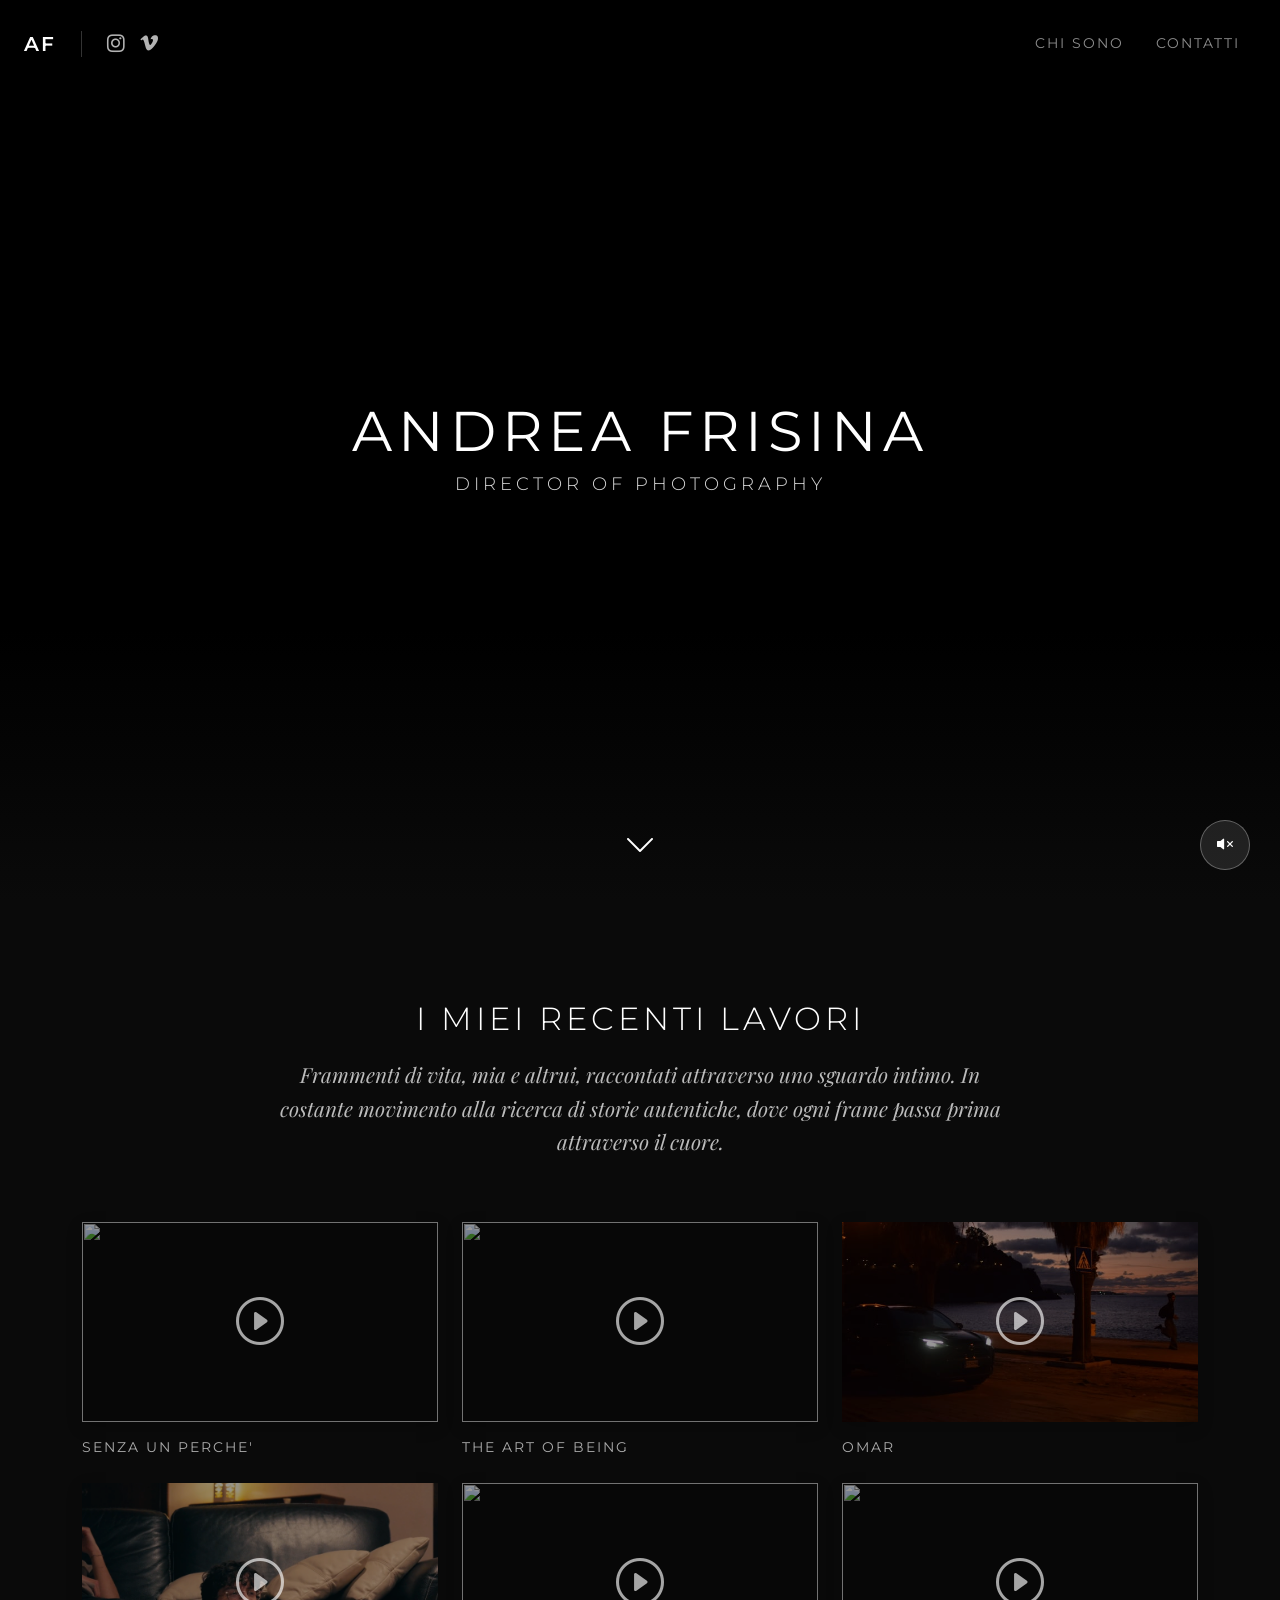
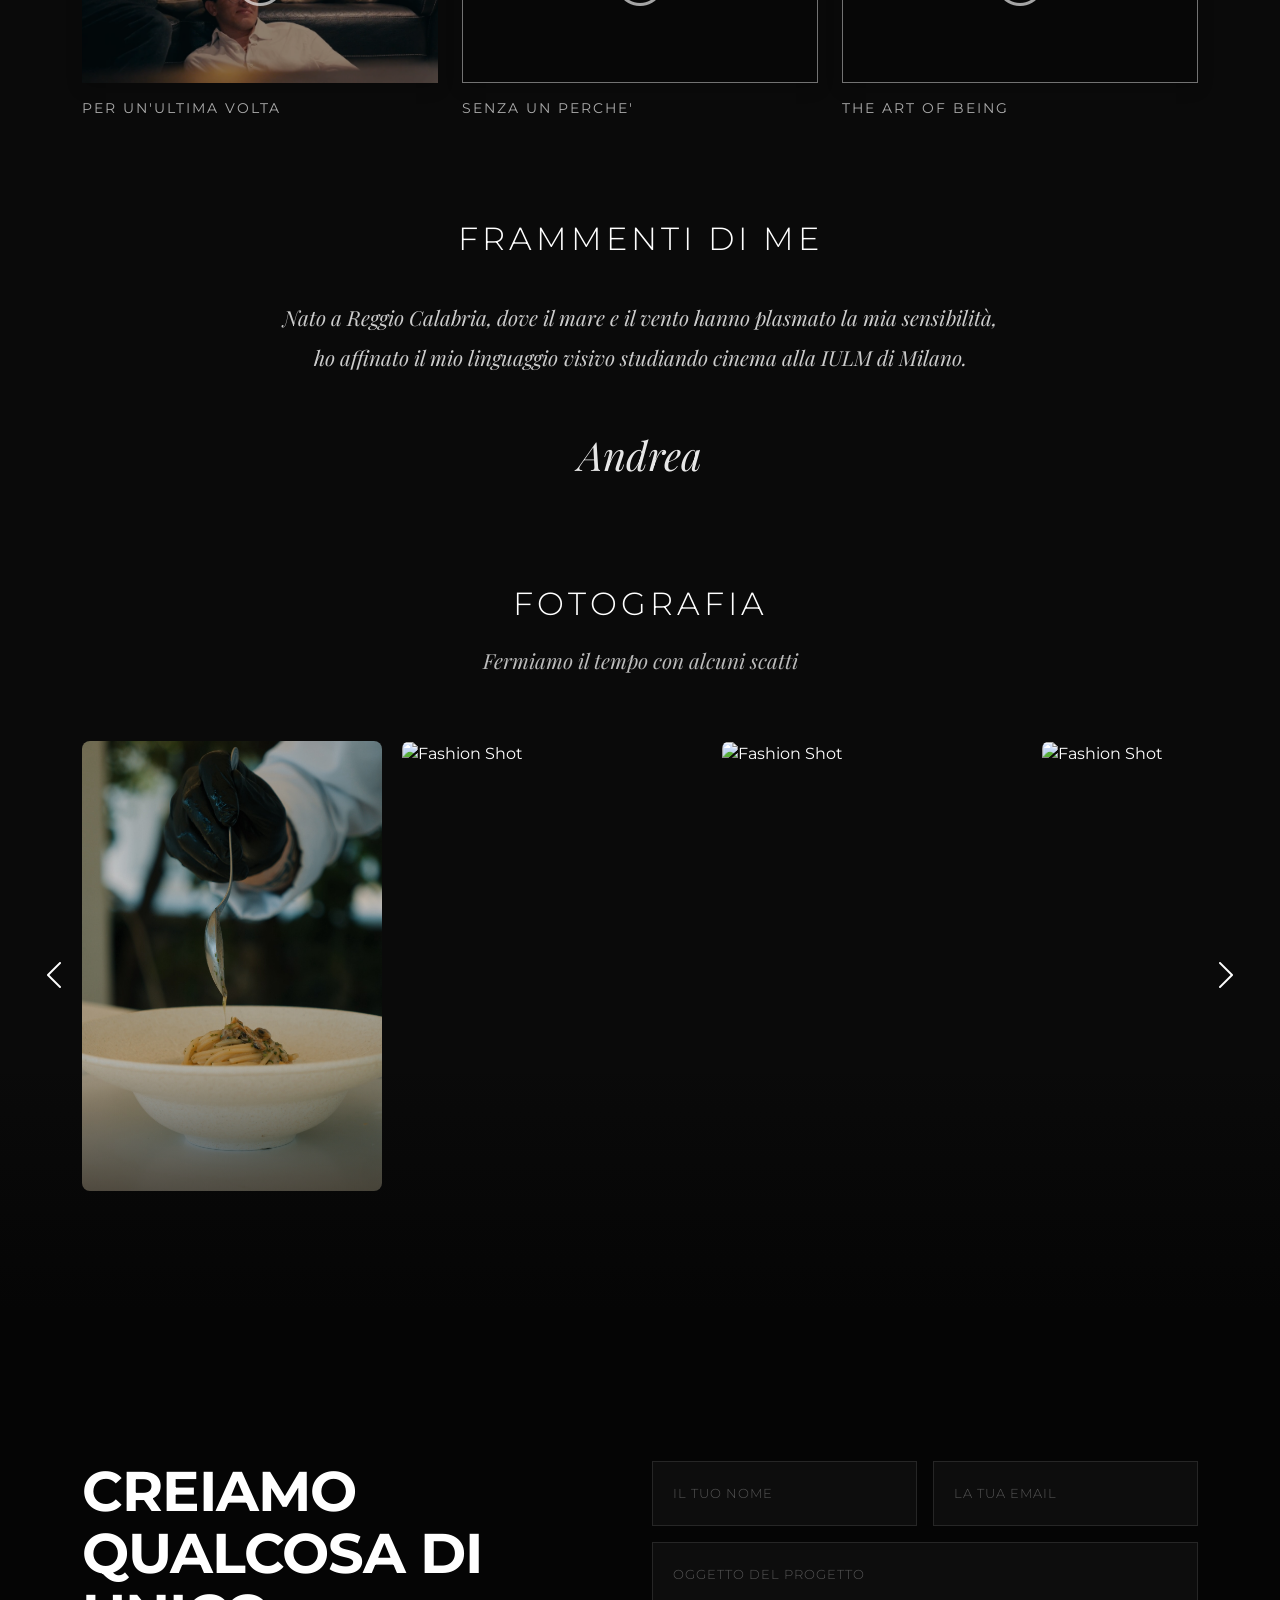
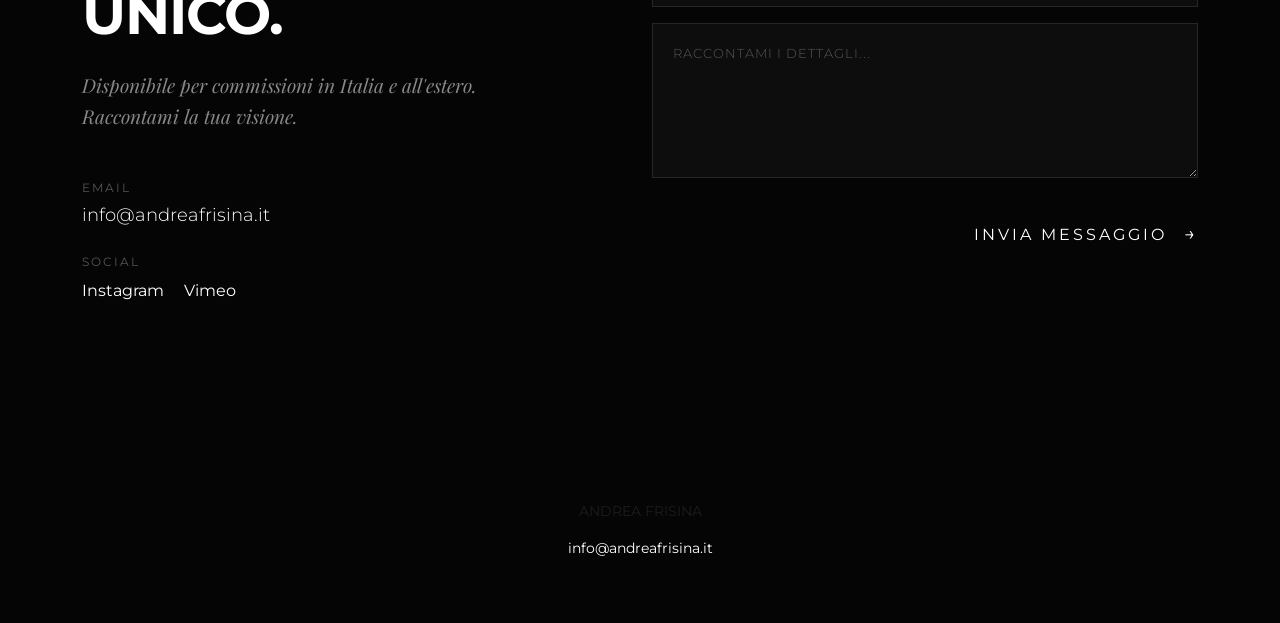
==== html/index.html @ 774d9fb7 "Sistemato mobile" ====
<!DOCTYPE html>
<html lang="it">
<head>
    <meta charset="UTF-8">
    <meta name="viewport" content="width=device-width, initial-scale=1.0">
    <title>Andrea Frisina - Director of Photography</title>
    
    <link href="https://cdn.jsdelivr.net/npm/bootstrap@5.3.0/dist/css/bootstrap.min.css" rel="stylesheet">
    <link rel="stylesheet" href="https://cdn.jsdelivr.net/npm/bootstrap-icons@1.10.5/font/bootstrap-icons.css">
    <link href="https://fonts.googleapis.com/css2?family=Montserrat:wght@300;400;600&display=swap" rel="stylesheet">
    <link rel="stylesheet" href="../css/style.css">
    <link rel="stylesheet" href="../css/photo-showreel.css">
    <link rel="stylesheet" href="../css/homepage-contacts.css">

    <link href="https://fonts.googleapis.com/css2?family=Playfair+Display:ital,wght@0,400;1,400&display=swap" rel="stylesheet">
</head>

<body>

    <nav class="navbar navbar-expand-lg navbar-dark fixed-top">
      <div class="container-fluid px-4 pt-3">
        <div class="brand-social-wrapper">
            <a class="navbar-brand" href="#">AF</a>
            <div class="social-left-icons">
                <a href="https://www.instagram.com/andreafrisinafilms/" target="_blank" title="Instagram"><i class="bi bi-instagram"></i></a>
                <a href="https://vimeo.com/andreafrisinafilms" target="_blank" title="Vimeo"><i class="bi bi-vimeo"></i></a>
            </div>
        </div>
        <button class="navbar-toggler border-0" type="button" data-bs-toggle="collapse" data-bs-target="#navbarNav">
          <span class="navbar-toggler-icon"></span>
        </button>
        <div class="collapse navbar-collapse justify-content-end" id="navbarNav">
          <ul class="navbar-nav align-items-center">
            <li class="nav-item"><a class="nav-link px-3" href="#portfolio">Chi Sono</a></li>
            <li class="nav-item"><a class="nav-link px-3" href="#contatti">Contatti</a></li>
          </ul>
        </div>
      </div>
    </nav>

    <header id="home" class="hero-section">
        <div class="local-video-wrapper">
            <video id="hero-video" autoplay muted loop playsinline>
                <source src="../media/homepage-videos-running-in-background/showreel.mp4" type="video/mp4">
                Il tuo browser non supporta il tag video.
            </video>
        </div>

        <div class="audio-wrapper d-none d-md-flex">
            <i class="bi bi-volume-mute-fill audio-icon" id="audioIcon"></i>
            <input type="range" class="volume-slider" id="volumeSlider" min="0" max="100" step="1" value="0">
        </div>

        <div class="video-overlay"></div>
        <div class="hero-content">
            <h1 class="main-title">ANDREA FRISINA</h1>
            <h2 class="subtitle">Director of Photography</h2>
        </div>
        <a href="#portfolio" class="scroll-down">
            <i class="bi bi-chevron-down"></i>
        </a>

        <div class="hero-bottom-fade"></div>
    </header>

    <section id="portfolio" class="portfolio-section">
        <div class="container">
            
            <div class="row mb-5 text-center justify-content-center">
                <div class="col-12 col-lg-8 mx-auto"> 
                    <h2 class="portfolio-heading">I MIEI RECENTI LAVORI</h2>
                    <p class="portfolio-subheading">
                        Frammenti di vita, mia e altrui, raccontati attraverso uno sguardo intimo. 
                        In costante movimento alla ricerca di storie autentiche, 
                        dove ogni frame passa prima attraverso il cuore.
                    </p>
                </div>
            </div>

            <div class="row g-4 mobile-scroll-row">
                
                <div class="col-12 col-md-6 col-lg-4">
                    <!-- Senza un perche' -->
                    <div class="video-trigger" 
                         data-video-id="bePmeUZBT7I"
                         data-title="Senza un perche'"
                         data-provider="youtube"
                         data-description="Prova a guardare dentro te stesso">
                        
                        <div class="ratio ratio-16x9 video-thumb-wrapper rounded-video">
                            <img src="https://img.youtube.com/vi/bePmeUZBT7I/maxresdefault.jpg" class="video-thumb">
                            <div class="play-overlay"><i class="bi bi-play-circle"></i></div>
                        </div>
                    </div>
                    <div class="video-title">Senza un perche'</div>
                </div>

                <div class="col-12 col-md-6 col-lg-4">
                    <!-- The Art Of Being -->
                    <div class="video-trigger" 
                         data-video-id="SnOZWgnzGrU"
                         data-title="The art of being"
                         data-provider="youtube"
                         data-description="Not being able to find ourselves, to truly know who we are, is one of the most common struggles today. I don’t believe there’s a hidden secret to achieving it—except working on ourselves, falling and rising again. It is the art of being.">
                        
                        <div class="ratio ratio-16x9 video-thumb-wrapper rounded-video">
                            <img src="https://img.youtube.com/vi/SnOZWgnzGrU/maxresdefault.jpg" class="video-thumb">
                            <div class="play-overlay"><i class="bi bi-play-circle"></i></div>
                        </div>
                    </div>
                    <div class="video-title">THE ART OF BEING</div>
                </div>
                
                <div class="col-12 col-md-6 col-lg-4">
                    <!-- Omar -->
                    <div class="video-trigger"
                         data-video-id="1091598477"
                         data-title="Omar"
                         data-provider="vimeo"
                         data-description="Il quattordicenne Omar corre attraverso una città sospesa nel tempo, in fuga dal passato e alla ricerca di sé stesso. Tra bullismo, razzismo e solitudine, la sua corsa diventa un’odissea interiore.">
                        
                        <div class="ratio ratio-16x9 video-thumb-wrapper rounded-video">
                            <img src="../media/vimeo-thumbnails/omar.jpg" class="video-thumb">
                            <div class="play-overlay"><i class="bi bi-play-circle"></i></div>
                        </div>
                    </div>
                    <div class="video-title">Omar</div>
                </div>

                <div class="col-12 col-md-6 col-lg-4">
                    <!-- Per un'ultima volta - https://vimeo.com/1091599138 -->
                    <div class="video-trigger" 
                         data-video-id="1091599138"
                         data-title="Per un'ultima volta"
                         data-provider="vimeo"
                         data-description="Vito vive l’ultima notte nella casa della sua infanzia, tra amici, ricordi e silenzi carichi di emozione. Un addio struggente al luogo che ha segnato la sua vita, prima di un nuovo inizio.
Basato su una storia vera.">
                        <div class="ratio ratio-16x9 video-thumb-wrapper rounded-video">
                            <img src="../media/vimeo-thumbnails/perunultimavolta.png" class="video-thumb">
                            <div class="play-overlay"><i class="bi bi-play-circle"></i></div>
                        </div>
                    </div>
                    <div class="video-title">Per un'ultima volta</div>
                </div>

                <div class="col-12 col-md-6 col-lg-4">
                    <!-- Senza un perche' -->
                    <div class="video-trigger" 
                         data-video-id="bePmeUZBT7I"
                         data-title="Senza un perche'"
                         data-provider="youtube"
                         data-description="Prova a guardare dentro te stesso">
                        
                        <div class="ratio ratio-16x9 video-thumb-wrapper rounded-video">
                            <img src="https://img.youtube.com/vi/bePmeUZBT7I/maxresdefault.jpg" class="video-thumb">
                            <div class="play-overlay"><i class="bi bi-play-circle"></i></div>
                        </div>
                    </div>
                    <div class="video-title">Senza un perche'</div>
                </div>

               
                <div class="col-12 col-md-6 col-lg-4">
                    <!-- The Art Of Being -->
                    <div class="video-trigger" 
                         data-video-id="SnOZWgnzGrU"
                         data-title="The art of being"
                         data-provider="youtube"
                         data-description="Not being able to find ourselves, to truly know who we are, is one of the most common struggles today. I don’t believe there’s a hidden secret to achieving it—except working on ourselves, falling and rising again. It is the art of being.">
                        
                        <div class="ratio ratio-16x9 video-thumb-wrapper rounded-video">
                            <img src="https://img.youtube.com/vi/SnOZWgnzGrU/maxresdefault.jpg" class="video-thumb">
                            <div class="play-overlay"><i class="bi bi-play-circle"></i></div>
                        </div>
                    </div>
                    <div class="video-title">THE ART OF BEING</div>
                </div>
                   
                


                </div> </div>
    </section>

    
    <!-- Mini sezione su Chi Sono -->
     <section id="chi-sono" class="about-section fade-section">
        <div class="container">
            <div class="row justify-content-center text-center">
                <div class="col-12 col-lg-8">
                    
                    <h2 class="about-heading">Frammenti di me</h2>
                    
                    <div class="about-content">
                        <p>
                            Nato a Reggio Calabria, dove il mare e il vento hanno plasmato la mia sensibilità, 
                            ho affinato il mio linguaggio visivo studiando cinema alla IULM di Milano.
                        </p>
                        
                        
                        <div class="mt-5 ">
                            <span class="signature">Andrea</span>
                        </div>
                    </div>

                </div>
            </div>
        </div>
    </section>

    <div class="modal fade" id="videoModal" tabindex="-1" aria-hidden="true">
        <div class="modal-dialog modal-dialog-centered modal-xl"> 
            <div class="modal-content bg-transparent border-0">
                <div class="modal-body p-0 position-relative">
                    
                    <button type="button" class="btn-close btn-close-white position-absolute top-0 end-0 m-3 z-3" data-bs-dismiss="modal" aria-label="Close"></button>
                    
                    <div class="ratio ratio-16x9 mb-3">
                        <iframe id="modalVideoIframe" src="" allow="autoplay; fullscreen" allowfullscreen></iframe>
                    </div>

                    <div class="modal-video-info text-center text-white fade-in-up">
                        <h3 id="modalTitle" class="text-uppercase fw-light letter-spacing-2 mb-2"></h3>
                        <p id="modalDescription" class="text-muted small"></p>
                    </div>

                </div>
            </div>
        </div>
    </div>




    <!-- Sezione showreel delle foto -->
    <section id="photography" class="photo-section" >
        
        <div class="photo-bottom-fade"></div>

        <div class="bg-video-wrapper">
            <video autoplay muted loop playsinline class="bg-video">
                <source src="../media/homepage-videos-running-in-background/secondvideo.mp4" type="video/mp4">
            </video>
            <div class="bg-overlay"></div>
        </div>

        <div class="container position-relative z-2">                
                <div class="row mb-5 text-center justify-content-center">
                    <div class="col-12">
                        <h2 class="portfolio-heading">Fotografia</h2>
                        <p class="portfolio-subheading">Fermiamo il tempo con alcuni scatti</p>
                    </div>
                </div>

                <div class="photo-carousel-wrapper position-relative">
                    
                    <button class="photo-btn btn-left" id="photoLeft"><i class="bi bi-chevron-left"></i></button>
                    <button class="photo-btn btn-right" id="photoRight"><i class="bi bi-chevron-right"></i></button>

                    <div class="photo-track" id="photoTrack">
                        
                        <div class="photo-item">
                            <img src="../media/homepage-photo-showreel/1.jpeg" alt="Fashion Shot" loading="lazy">
                            <div class="photo-overlay">
                                <span>Fashion Week</span>
                            </div>
                        </div>

                        <div class="photo-item">
                            <img src="../media/homepage-photo-showreel/33.jpg" alt="Fashion Shot" loading="lazy">
                            <div class="photo-overlay">
                                <span>Portrait</span>
                            </div>
                        </div>

                        <div class="photo-item">
                            <img src="../media/homepage-photo-showreel/Campese - Gallina RC .jpeg" alt="Fashion Shot" loading="lazy">
                            <div class="photo-overlay">
                                <span>Urban Life</span>
                            </div>
                        </div>

                        <div class="photo-item">
                            <img src="../media/homepage-photo-showreel/DSC04098.JPG" alt="Fashion Shot" loading="lazy">
                            <div class="photo-overlay">
                                <span>Editorial</span>
                            </div>
                        </div>

                        <div class="photo-item">
                            <img src="../media/homepage-photo-showreel/DSC04139.JPG" alt="Fashion Shot" loading="lazy">
                            <div class="photo-overlay">
                                <span>Backstage</span>
                            </div>
                        </div>

                        <div class="photo-item">
                            <img src="../media/homepage-photo-showreel/Flowers.jpeg" alt="Fashion Shot" loading="lazy">
                            <div class="photo-overlay">
                                <span>Nature</span>
                            </div>
                        </div>

                        <div class="photo-item">
                            <img src="../media/homepage-photo-showreel/Write in Peace.jpg" alt="Fashion Shot" loading="lazy">
                            <div class="photo-overlay">
                                <span>Nature</span>
                            </div>
                        </div>

                        </div>
                </div>

            </div>
        </section>


    <!-- Sezione Contatti -->
    <section id="contatti" class="contact-section fade-section">
        <div class="container">
            
            <div class="row justify-content-between align-items-start">
                
                <div class="col-12 col-lg-5 mb-5 mb-lg-0 info-column">
                    <h2 class="contact-heading">CREIAMO<br>QUALCOSA DI<br>UNICO.</h2>
                    <p class="contact-sub mt-4">
                        Disponibile per commissioni in Italia e all'estero.
                        <br>Raccontami la tua visione.
                    </p>

                    <div class="contact-details mt-5">
                        <div class="detail-item mb-4">
                            <span class="label">EMAIL</span>
                            <a href="mailto:info@andreafrisina.it" class="value link-hover">info@andreafrisina.it</a>
                        </div>
                        <div class="detail-item">
                            <span class="label">SOCIAL</span>
                            <div class="social-links-text mt-2">
                                <a href="#" class="link-hover me-3">Instagram</a>
                                <a href="#" class="link-hover">Vimeo</a>
                            </div>
                        </div>
                    </div>
                </div>

                <div class="col-12 col-lg-6">
                    <form action="https://formspree.io/f/IL_TUO_CODICE" method="POST" class="luxury-form">
                        
                        <div class="row g-3">
                            <div class="col-md-6">
                                <input type="text" name="name" class="luxury-input" placeholder="Il tuo nome" required>
                            </div>
                            <div class="col-md-6">
                                <input type="email" name="email" class="luxury-input" placeholder="La tua email" required>
                            </div>
                            <div class="col-12">
                                <input type="text" name="subject" class="luxury-input" placeholder="Oggetto del progetto">
                            </div>
                            <div class="col-12">
                                <textarea name="message" class="luxury-input" rows="5" placeholder="Raccontami i dettagli..." required></textarea>
                            </div>
                            
                            <div class="col-12 mt-4 text-end">
                                <button type="submit" class="btn-luxury">
                                    INVIA MESSAGGIO <span class="arrow">→</span>
                                </button>
                            </div>
                        </div>

                    </form>
                </div>

            </div>
        </div>
    </section>

    <footer class="text-center py-5 text-muted small" id="contatti" style="background-color: #050505;">
        <div class="container">
            <p>ANDREA FRISINA</p>
            <p><a href="mailto:info@andreafrisina.it" class="text-decoration-none text-white">info@andreafrisina.it</a></p>
        </div>
    </footer>

    <script src="https://cdn.jsdelivr.net/npm/bootstrap@5.3.0/dist/js/bootstrap.bundle.min.js"></script>
    <script src="../js/main.js"></script>
</body>
</html>
---- css/style.css ----
/* =========================================
   1. STILI GENERALI E RESET
   ========================================= */
html { 
    scroll-behavior: smooth; 
}

body {
    font-family: 'Montserrat', sans-serif;
    background-color: #0a0a0a;
    color: white;
    margin: 0;
    overflow-x: hidden;
}

/* =========================================
   2. HERO SECTION (VIDEO LOCALE)
   ========================================= */
.hero-section {
    position: relative;
    height: 100vh;
    width: 100%;
    overflow: hidden;
    display: flex;
    flex-direction: column;
    justify-content: center;
    align-items: center;
    text-align: center;
}

/* Wrapper per il video .mp4 locale */
.local-video-wrapper {
    position: absolute;
    top: 0; left: 0; width: 100%; height: 100%;
    z-index: 0; 
    overflow: hidden;
    background-color: #000;
}

.local-video-wrapper video {
    width: 100%;
    height: 100%;
    object-fit: cover; /* Copre tutto lo schermo senza deformare */
    
    opacity: 0; /* Parte invisibile */
    transition: opacity 1s ease-in; /* Fade-in all'avvio */
}

/* Classe aggiunta via JS quando il video parte */
.local-video-wrapper video.visible {
    opacity: 1;
}

/* Overlay scuro sopra il video per leggere meglio il testo */
.video-overlay {
    position: absolute; top: 0; left: 0; width: 100%; height: 100%;
    background: rgba(0, 0, 0, 0.3); z-index: 1;
}

/* Testi Hero */
.hero-content { position: relative; z-index: 2; padding: 20px; pointer-events: none; }
.main-title { font-size: 3.5rem; font-weight: 400; letter-spacing: 6px; text-transform: uppercase; margin-bottom: 0.5rem; }
.subtitle { font-size: 1.1rem; font-weight: 300; letter-spacing: 4px; text-transform: uppercase; color: rgba(255, 255, 255, 0.85); }

/* Freccia che rimbalza in basso */
.scroll-down {
    position: absolute; bottom: 30px; left: 50%; transform: translateX(-50%);
    z-index: 3; color: white; font-size: 2rem; animation: bounce 2s infinite; cursor: pointer; pointer-events: auto;
}
@keyframes bounce {
    0%, 20%, 50%, 80%, 100% {transform: translate(-50%, 0);}
    40% {transform: translate(-50%, -10px);}
    60% {transform: translate(-50%, -5px);}
}

/* =========================================
   3. NAVBAR & SOCIAL
   ========================================= */
.navbar-brand { 
    letter-spacing: 2px; text-transform: uppercase; font-weight: 600; margin-right: 0; 
}
.brand-social-wrapper { display: flex; align-items: center; }

.social-left-icons {
    display: flex; gap: 15px; margin-left: 25px; 
    border-left: 1px solid rgba(255,255,255,0.2); padding-left: 25px;
}
.social-left-icons a {
    color: rgba(255,255,255,0.7); font-size: 1.1rem; 
    transition: color 0.3s ease, transform 0.3s ease;
}
.social-left-icons a:hover { color: white; transform: scale(1.1); }
.nav-link { letter-spacing: 2px; text-transform: uppercase; font-size: 0.9rem; }

/* =========================================
   4. CONTROLLI AUDIO (Slider & Icona)
   ========================================= */
.audio-wrapper {
    position: absolute; bottom: 30px; right: 30px; z-index: 10;
    display: flex; align-items: center; justify-content: center;
    width: 50px; height: 50px;
    background: rgba(255, 255, 255, 0.1); border: 1px solid rgba(255, 255, 255, 0.3);
    border-radius: 25px; overflow: hidden; 
    transition: all 0.4s cubic-bezier(0.25, 0.8, 0.25, 1);
}
.audio-wrapper:hover {
    width: 160px; background: rgba(0, 0, 0, 0.7);
    justify-content: flex-start; padding-left: 15px;
}
.audio-icon { font-size: 1.2rem; cursor: pointer; color: white; flex-shrink: 0; }
.volume-slider {
    width: 0; opacity: 0; margin-left: 0; height: 4px;
    -webkit-appearance: none; background: rgba(255, 255, 255, 0.3);
    border-radius: 2px; outline: none; cursor: pointer; transition: all 0.4s ease 0.1s;
}
.audio-wrapper:hover .volume-slider { width: 90px; opacity: 1; margin-left: 15px; }
.volume-slider::-webkit-slider-thumb {
    -webkit-appearance: none; width: 12px; height: 12px;
    background: white; border-radius: 50%; cursor: pointer;
}

/* =========================================
   5. PORTFOLIO CAROUSEL (3 COLONNE + THUMBNAILS)
   ========================================= */
.portfolio-section { 
    padding: 100px 0; background-color: #0a0a0a; position: relative; z-index: 2; 
}

/* Testi introduttivi Portfolio */
.portfolio-heading {
    font-weight: 300; 
    text-transform: uppercase; 
    letter-spacing: 4px; /* Aumentato un po' per eleganza */
    margin-bottom: 20px; 
    color: white;
    font-size: 2rem; /* Titolo un po' più piccolo e raffinato */
}

.portfolio-subheading {
    font-family: 'Playfair Display', serif; /* Font diverso ed elegante */
    font-style: italic;
    font-size: 1.3rem;
    color: #bbb;
    font-weight: 400;
    line-height: 1.6;
    text-transform: none;
}

/* Container Carosello (con padding per le frecce) */
.carousel-container {
    width: 100%;
    padding: 0 60px; /* Spazio laterale per le frecce */
}

/* Wrapper scorrevole */
.horizontal-scroll-wrapper {
    display: flex;
    overflow-x: auto;
    gap: 30px; /* Spazio tra i video */
    padding-bottom: 20px;
    scroll-behavior: smooth;
    
    /* Nascondi scrollbar (Chrome, Safari, Opera) */
    -webkit-overflow-scrolling: touch;
}
.horizontal-scroll-wrapper::-webkit-scrollbar { display: none; }
.horizontal-scroll-wrapper { -ms-overflow-style: none; scrollbar-width: none; }

/* SINGOLO ITEM (Logica 3 Colonne Desktop) */
.scroll-item {
    flex: 0 0 auto;
    /* Calcolo: (100% - spazio gap) diviso 3 */
    width: calc((100% - 60px) / 3); 
    transition: transform 0.3s ease;
}
.scroll-item:hover { transform: scale(1.02); }

/* Titolo Video */
.video-title {
    margin-top: 15px; font-size: 0.9rem; letter-spacing: 2px; 
    text-transform: uppercase; color: #aaa; text-align: left;
}

/* --- STILE THUMBNAIL (Immagine + Overlay Play) --- */
.video-link {
    display: block; position: relative; text-decoration: none;
}
.video-thumb {
    width: 100%; height: 100%; object-fit: cover;
    filter: brightness(0.8); transition: filter 0.3s ease;
}
.play-overlay {
    position: absolute; top: 0; left: 0; width: 100%; height: 100%;
    display: flex; align-items: center; justify-content: center;
    background: rgba(0,0,0,0.2); transition: background 0.3s ease;
}
.play-overlay i {
    font-size: 3rem; color: white; opacity: 0.8;
    transition: transform 0.3s ease, opacity 0.3s ease;
}
/* Hover Effects */
.video-link:hover .video-thumb { filter: brightness(1); }
.video-link:hover .play-overlay { background: rgba(0,0,0,0); }
.video-link:hover .play-overlay i { transform: scale(1.2); opacity: 1; }

/* --- FRECCE DI NAVIGAZIONE --- */
.scroll-btn {
    position: absolute; top: 40%; transform: translateY(-50%);
    background: rgba(0, 0, 0, 0.5); color: white;
    border: 1px solid rgba(255, 255, 255, 0.2);
    border-radius: 50%; width: 50px; height: 50px;
    display: flex; align-items: center; justify-content: center;
    cursor: pointer; z-index: 10; transition: all 0.3s ease;
}
.scroll-btn:hover {
    background: white; color: black; transform: translateY(-50%) scale(1.1);
}
.btn-left { left: 5px; }
.btn-right { right: 5px; }

/* --- STILI MODALE VIDEO --- */

/* Rendiamo il puntatore una manina sulle thumbnail */
.video-trigger {
    cursor: pointer;
    display: block;
    position: relative;
}

.modal-video-info {
    max-width: 800px;
    margin: 0 auto; /* Centrato */
    padding: 20px;
    background: rgba(0, 0, 0, 0.8); /* Sfondo scuro per leggere meglio */
    border-radius: 10px;
    backdrop-filter: blur(5px); /* Effetto vetro elegante */
}

.modal-video-info h3 {
    font-size: 1.5rem;
    letter-spacing: 3px;
    margin-bottom: 10px;
}

.modal-video-info p {
    font-size: 1rem;
    line-height: 1.6;
    color: #ccc !important; /* Grigio chiaro */
}

.hero-bottom-fade {
    position: absolute;
    bottom: 0;
    left: 0;
    width: 100%;
    height: 30vh; /* Occupa il 30% basso dello schermo */
    
    /* IL TRUCCO: Gradiente da Trasparente a Colore Sfondo (#0a0a0a) */
    background: linear-gradient(to bottom, rgba(10, 10, 10, 0) 0%, #0a0a0a 100%);
    
    z-index: 1; /* Sta sopra al video ma sotto la freccia/testo se serve */
    pointer-events: none; /* Cliccabile attraverso (non blocca la freccia) */
}

/* Animazione entrata testo */
.fade-in-up {
    animation: fadeInUp 0.5s ease-out forwards;
    opacity: 0;
    transform: translateY(20px);
}

@keyframes fadeInUp {
    to { opacity: 1; transform: translateY(0); }
}

/* Effetto scuro sullo sfondo quando apre la modale */
.modal-backdrop.show {
    opacity: 0.9; /* Molto scuro */
    background-color: #000;
}

/* Tasto chiudi più visibile */
.btn-close-white {
    filter: invert(1) grayscale(100%) brightness(200%);
    background-color: rgba(0,0,0,0.5); /* Sfondo per contrasto */
    padding: 10px;
    border-radius: 50%;
}

.fade-section {
    opacity: 0;
    transform: translateY(40px); /* Parte 40px più in basso */
    transition: opacity 1.2s ease-out, transform 1.2s ease-out;
    will-change: opacity, transform; /* Ottimizza per il browser */
}

/* Stato attivo: visibile e nella posizione originale */
.fade-section.visible {
    opacity: 1;
    transform: translateY(0);
}

/* =========================================
   6. MOBILE RESPONSIVE
   ========================================= */
@media (max-width: 992px) {
    /* Testi più piccoli su mobile */
    .main-title { font-size: 2.2rem; }
    
    /* Nascondi audio wrapper su mobile */
    .audio-wrapper { display: none; } 
    
    /* Social più compatti */
    .social-left-icons { margin-left: 15px; padding-left: 15px; gap: 10px; }
    
    /* CAROSELLO MOBILE: 1 Colonna grande, niente frecce */
    .carousel-container { padding: 0; }
    .scroll-btn { display: none; } /* Nascondi frecce */
    
    .scroll-item { 
        width: 85vw; /* Occupa quasi tutto lo schermo */
        margin-left: 15px; /* Un po' di margine a sinistra */
    }
}


/* =========================================
   SEZIONE CHI SONO
   ========================================= */
.about-section { opacity: 1 !important; transform: none !important; }

.about-heading {
    font-weight: 300;
    text-transform: uppercase;
    letter-spacing: 4px;
    margin-bottom: 40px;
    font-size: 2rem;
    color: white;
}

.about-content p {
    font-family: 'Playfair Display', serif;
        font-style: italic;
    font-size: 1.3rem;
    line-height: 1.9; /* Interlinea ampia per eleganza e leggibilità */
    color: #ccc; /* Grigio chiaro, meno stancante del bianco puro */
    margin-bottom: 20px;
    font-weight: 300;
}

.about-content strong {
    color: white;
    font-weight: 600;
}

/* Firma "sccritta a mano" o elegante */
.signature {
    font-family: 'Playfair Display', serif;
    font-style: italic;
    font-size: 2.5rem;
    color: white;
    opacity: 0.9;
}

/* =========================================
   HOVER EFFECTS PORTFOLIO (Elegant)
   ========================================= */

/* 1. Il contenitore del video (la card) */
.video-thumb-wrapper {
    overflow: hidden; /* Fondamentale per il crop dello zoom */
    border-radius: 0; /* Arrotondamento leggero */
    transition: transform 0.5s cubic-bezier(0.25, 0.46, 0.45, 0.94), 
                box-shadow 0.5s cubic-bezier(0.25, 0.46, 0.45, 0.94);
    box-shadow: 0 5px 15px rgba(0,0,0,0.2); /* Ombra di base */
}

/* Quando passi il mouse sopra il blocco generale (.video-trigger) */
.video-trigger:hover .video-thumb-wrapper {
    transform: translateY(-7px); /* Si solleva verso l'alto */
    box-shadow: 0 20px 40px rgba(0,0,0,0.6); /* L'ombra diventa più profonda e diffusa */
}

/* 2. L'immagine di sfondo (Thumbnail) */
.video-thumb {
    width: 100%;
    height: 100%;
    object-fit: cover;
    transition: transform 0.8s ease, filter 0.5s ease; /* Transizione lenta e morbida */
    filter: brightness(0.85); /* Di base è leggermente scura */
}

.video-trigger:hover .video-thumb {
    transform: scale(1.06); /* Zoom leggerissimo (6%) */
    filter: brightness(1.05); /* Diventa luminosa */
}

/* 3. L'icona Play */
.play-overlay {
    background: rgba(0,0,0,0.3); /* Sfondo scuro leggero */
    transition: background 0.4s ease;
}

.play-overlay i {
    font-size: 3rem;
    color: rgba(255,255,255,0.8);
    transition: transform 0.4s ease, color 0.4s ease;
}

/* Hover sull'icona play */
.video-trigger:hover .play-overlay {
    background: rgba(0,0,0,0.1); /* Si schiarisce quasi del tutto */
}

.video-trigger:hover .play-overlay i {
    color: #fff; /* Bianco puro */
    transform: scale(1.2); /* Diventa un po' più grande */
}

/* 4. Il Titolo sotto il video */
.video-title {
    transition: color 0.3s ease, transform 0.3s ease;
}

.video-trigger:hover + .video-title {
    color: white; /* Il testo si illumina */
    transform: translateX(5px); /* Si sposta leggermente a destra */
}

/* =========================================
   MOBILE HORIZONTAL SCROLL (PORTFOLIO)
   ========================================= */
@media (max-width: 991px) {
    .video-title {
        color: white !important;       /* Forza il colore bianco puro */
        opacity: 1 !important;         /* Assicura che sia visibile */
        margin-top: 12px !important;   /* Un po' di spazio dal video */
        font-size: 0.9rem !important;  /* Dimensione leggibile */
        display: block !important;     /* Sicurezza per visualizzarlo */
        
        /* Opzionale: se vuoi che siano leggermente spostati a destra come l'effetto hover */
        transform: translateX(5px); 
    }

    .mobile-scroll-row {
        display: flex !important;           /* Forza Flexbox */
        flex-wrap: nowrap !important;       /* VIETA di andare a capo */
        overflow-x: auto !important;        /* Forza lo scroll orizzontale */
        overflow-y: hidden;                 /* Niente scroll verticale */
        gap: 15px !important;               /* Spazio tra i video */
        padding-bottom: 30px !important;    /* Spazio sotto per l'ombra hover */
        
        /* Sistema scroll su iOS/Android */
        -webkit-overflow-scrolling: touch; 
        scrollbar-width: none;             
        
        /* Rimuovi i margini negativi standard di Bootstrap che rompono lo scroll */
        margin-right: 0 !important;
        margin-left: 0 !important;
    }
    
    .mobile-scroll-row::-webkit-scrollbar { 
        display: none; 
    }

    /* Seleziona le colonne direttamente dentro la riga */
    .mobile-scroll-row > div {
        flex: 0 0 85% !important;    /* Occupa l'85% fisso */
        width: 85% !important;       /* Larghezza fissa */
        max-width: 85% !important;   /* Massimo larghezza fissa */
        margin-top: 0 !important;    /* Rimuove margini strani */
    }
}
---- css/photo-showreel.css ----
.photo-section {
    position: relative; /* Necessario per ancorare il video assoluto */
    padding: 100px 0;   /* Aumentiamo un po' il padding per dare respiro */
    overflow: hidden; 
    /* Rimuoviamo il background-color fisso perché ora c'è il video */
    background-color: #0a0a0a; 
}


/* Wrapper che contiene video + velo nero */
.bg-video-wrapper {
    position: absolute;
    top: 0; left: 0;
    width: 100%; height: 100%;
    z-index: 0; /* Sta sotto a tutto */
    overflow: hidden;
}

/* Il Video vero e proprio */
.bg-video {
    width: 100%;
    height: 100%;
    object-fit: cover; /* Copre tutto lo spazio senza deformarsi */
    opacity: 0.6; /* Riduciamo l'opacità del video per non disturbare */
}

/* Il Velo Scuro (Overlay) */
.bg-overlay {
    position: absolute;
    top: 0; left: 0;
    width: 100%; height: 100%;
    /* Gradiente: Nero pieno sopra e sotto (per fondersi col sito), trasparente al centro */
    background: linear-gradient(to bottom, #0a0a0a 0%, rgba(10,10,10,0.6) 50%, #0a0a0a 100%);
    z-index: 1; /* Sta sopra il video */
}

/* Classe di utilità per il contenuto */
.z-2 {
    z-index: 2; /* Porta testo e foto sopra il video */
}

/* --- IL RESTO DEGLI STILI RIMANE UGUALE --- */
.photo-carousel-wrapper {
    width: 100%;
    position: relative;
    padding: 0; 
}

/* Wrapper del carosello */
.photo-carousel-wrapper {
    width: 100%;
    position: relative;
    /* Rimuoviamo il padding interno perché ora le frecce stanno fuori */
    padding: 0; 
}

/* IL BINARIO (TRACK) */
.photo-track {
    display: flex;
    gap: 20px;
    overflow-x: auto;
    scroll-behavior: smooth;
    padding-bottom: 20px;
    
    /* Nascondi scrollbar */
    -webkit-overflow-scrolling: touch;
    scrollbar-width: none;
    -ms-overflow-style: none;
}
.photo-track::-webkit-scrollbar { display: none; }

/* LA SINGOLA FOTO */
.photo-item {
    flex: 0 0 auto;
    width: 300px;  
    height: 450px; 
    position: relative;
    border-radius: 8px;
    overflow: hidden;
    cursor: pointer;
    transition: transform 0.3s ease;
}

.photo-item img {
    width: 100%; height: 100%; object-fit: cover; transition: transform 0.5s ease;
}

/* HOVER EFFECT */
.photo-item:hover { transform: translateY(-10px); box-shadow: 0 10px 30px rgba(0,0,0,0.5); }
.photo-item:hover img { transform: scale(1.1); }

/* OVERLAY TESTO */
.photo-overlay {
    position: absolute; bottom: 0; left: 0; width: 100%; padding: 20px;
    background: linear-gradient(to top, rgba(0,0,0,0.8), transparent);
    color: white; opacity: 0; transition: opacity 0.3s ease;
}
.photo-item:hover .photo-overlay { opacity: 1; }
.photo-overlay span {
    font-family: 'Montserrat', sans-serif; text-transform: uppercase; letter-spacing: 2px; font-size: 0.8rem;
}

/* --- FRECCE FOTO ESTERNE --- */
.photo-btn {
    position: absolute; 
    top: 50%; 
    transform: translateY(-50%);
    background: transparent; /* Sfondo trasparente per eleganza */
    color: white;
    border: none; /* Niente bordo */
    font-size: 2rem; /* Freccia più grande */
    display: flex; align-items: center; justify-content: center;
    cursor: pointer; z-index: 10; transition: all 0.3s ease;
}

/* Posizioniamo le frecce NELLO SPAZIO VUOTO a lato */
#photoLeft { left: -50px; }
#photoRight { right: -50px; }

.photo-btn:hover {
    color: #ccc; 
    transform: translateY(-50%) scale(1.2); /* Leggero zoom */
}

/* SU MOBILE / TABLET */
@media (max-width: 992px) {
    .photo-item { width: 240px; height: 360px; }
    
    /* Su schermi piccoli le frecce esterne darebbero fastidio, le nascondiamo */
    .photo-btn { display: none; } 
    
    /* Ripristiniamo lo scroll touch naturale */
    .photo-carousel-wrapper { overflow: visible; }
}

.photo-bottom-fade {
    position: absolute;
    bottom: 0;
    left: 0;
    width: 100%;
    height: 250px; /* Lunghezza della sfumatura, aumentala se vuoi un fade più lungo */
    
    /* Il trucco: Sfumatura da Trasparente -> al colore esatto del Footer (#050505) */
    background: linear-gradient(to bottom, rgba(5, 5, 5, 0) 0%, #050505 100%);
    
    z-index: 5; /* Deve stare sopra il video di background */
    pointer-events: none; /* Così non blocca eventuali click */
}

/* Rimuovi eventuali bordi dal footer per sicurezza */
footer {
    border-top: none !important;
    position: relative;
    z-index: 6; /* Il footer sta sopra la sfumatura finale */
}
---- css/homepage-contacts.css ----
/* =========================================
   SEZIONE CONTATTI (LUXURY / EDITORIAL)
   ========================================= */
.contact-section {
    padding: 150px 0; /* Molto respiro verticale */
    background-color: #050505; 
    color: white;
    position: relative;
    z-index: 10;
    overflow: hidden;
}

/* Tipografia Colonna Sinistra */
.contact-heading {
    font-family: 'Montserrat', sans-serif;
    font-weight: 700;
    font-size: 3.5rem; /* Titolo grande e impattante */
    line-height: 1.1;
    letter-spacing: -1px; /* Lettere più vicine, stile moderno */
    color: white;
    text-transform: uppercase;
}

.contact-sub {
    font-family: 'Playfair Display', serif; /* Contrasto Serif */
    font-style: italic;
    font-size: 1.2rem;
    color: #888;
    line-height: 1.6;
}

/* Dettagli (Email, Social) */
.detail-item .label {
    display: block;
    font-size: 0.75rem;
    letter-spacing: 2px;
    text-transform: uppercase;
    color: #555;
    margin-bottom: 5px;
}

.detail-item .value {
    font-size: 1.1rem;
    color: white;
    text-decoration: none;
    font-weight: 300;
}

/* Effetto Hover sui link testuali */
.link-hover {
    position: relative;
    color: white;
    text-decoration: none;
    transition: color 0.3s ease;
}
.link-hover::after {
    content: '';
    position: absolute;
    width: 0;
    height: 1px;
    bottom: -2px;
    left: 0;
    background-color: white;
    transition: width 0.3s ease;
}
.link-hover:hover::after {
    width: 100%;
}

/* --- IL FORM LUXURY --- */
.luxury-input {
    width: 100%;
    background-color: rgba(255, 255, 255, 0.03); /* Appena visibile */
    border: 1px solid rgba(255, 255, 255, 0.1); /* Bordo sottilissimo */
    color: white;
    padding: 20px; /* Spazioso */
    font-family: 'Montserrat', sans-serif;
    font-size: 0.95rem;
    font-weight: 300;
    outline: none;
    transition: all 0.4s ease;
}

.luxury-input::placeholder {
    color: rgba(255, 255, 255, 0.3);
    text-transform: uppercase;
    font-size: 0.8rem;
    letter-spacing: 1px;
}

/* Focus: diventa un po' più chiaro */
.luxury-input:focus {
    background-color: rgba(255, 255, 255, 0.06);
    border-color: rgba(255, 255, 255, 0.4);
}

/* Bottone Solo Testo con Freccia */
.btn-luxury {
    background: none;
    border: none;
    color: white;
    font-size: 1rem;
    letter-spacing: 3px;
    text-transform: uppercase;
    cursor: pointer;
    padding: 10px 0;
    position: relative;
    transition: opacity 0.3s ease;
}

.btn-luxury .arrow {
    display: inline-block;
    transition: transform 0.3s ease;
    margin-left: 10px;
    font-size: 1.2rem;
}

.btn-luxury:hover {
    opacity: 0.8;
}

.btn-luxury:hover .arrow {
    transform: translateX(10px); /* La freccia si sposta a destra */
}

/* Responsive: su mobile riduciamo il titolo */
@media (max-width: 992px) {
    .contact-heading {
        font-size: 2.5rem;
    }
    .contact-section {
        padding: 80px 0;
    }
}
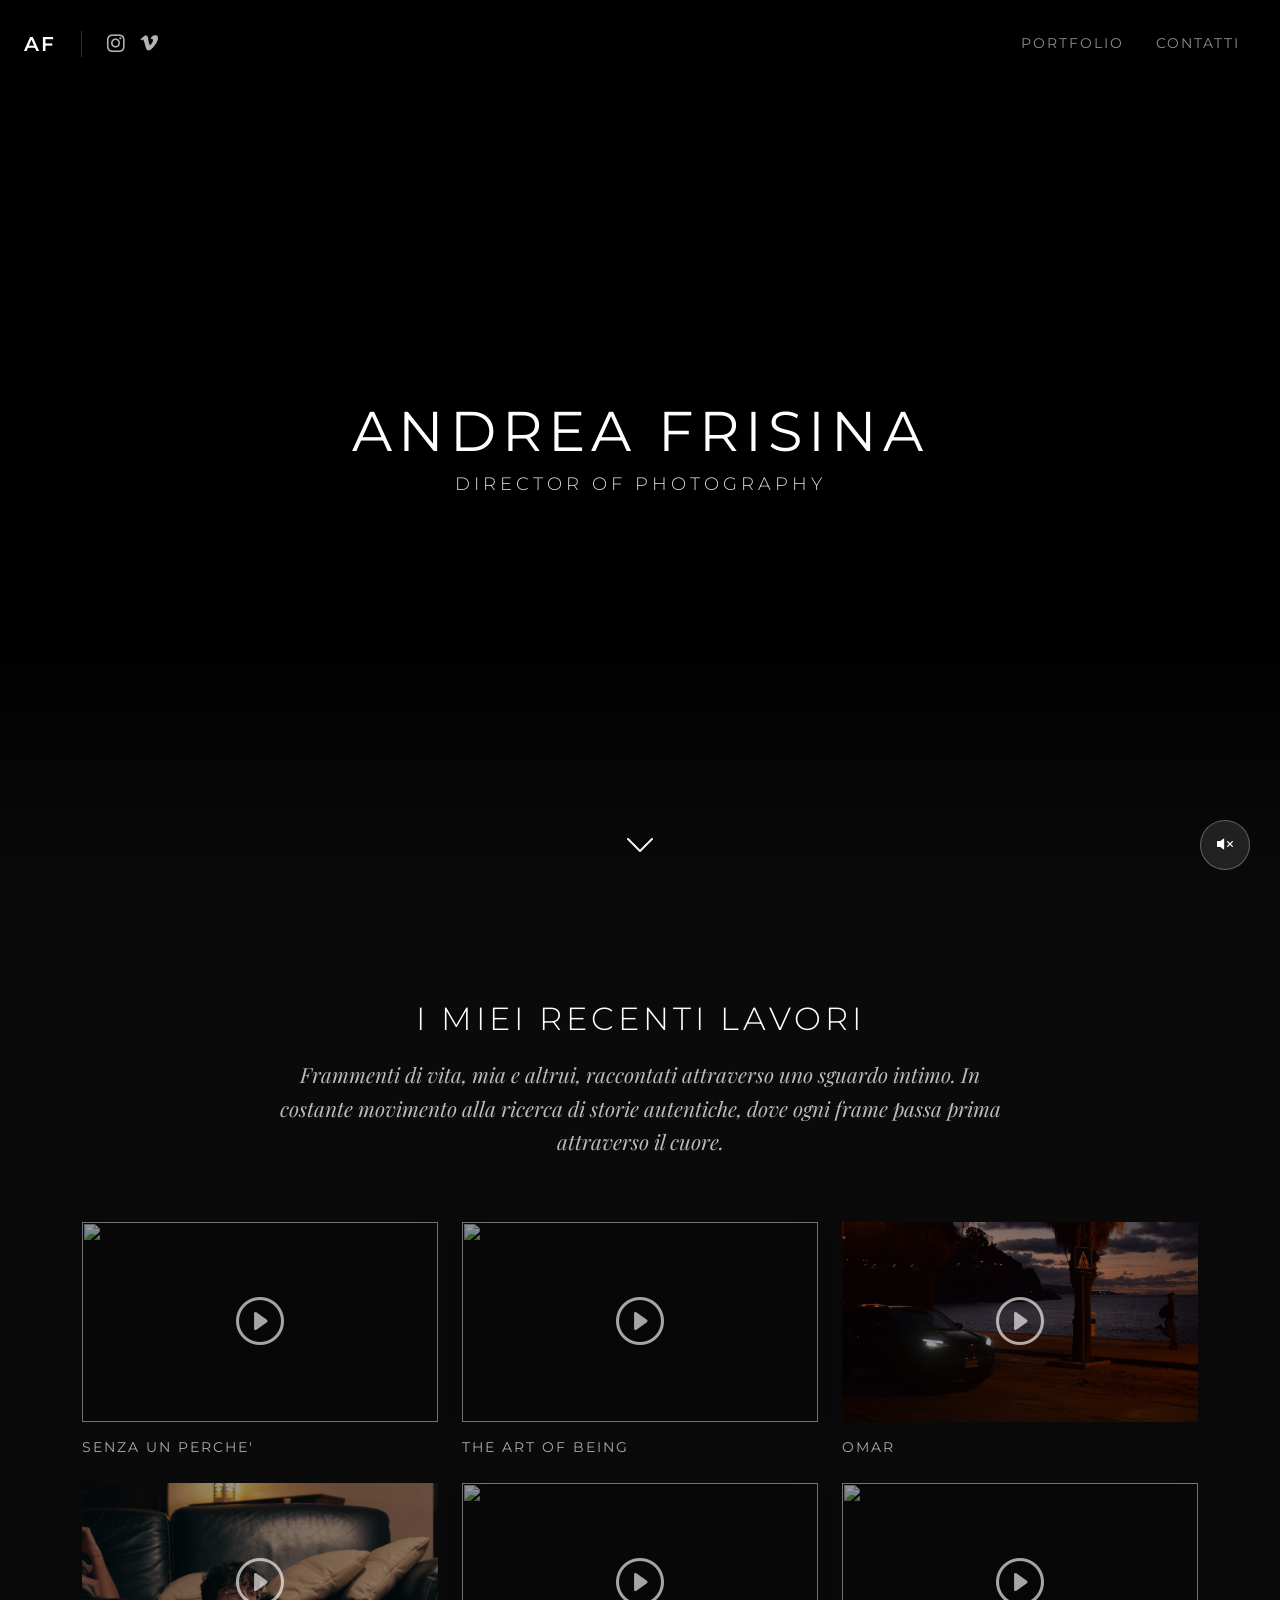
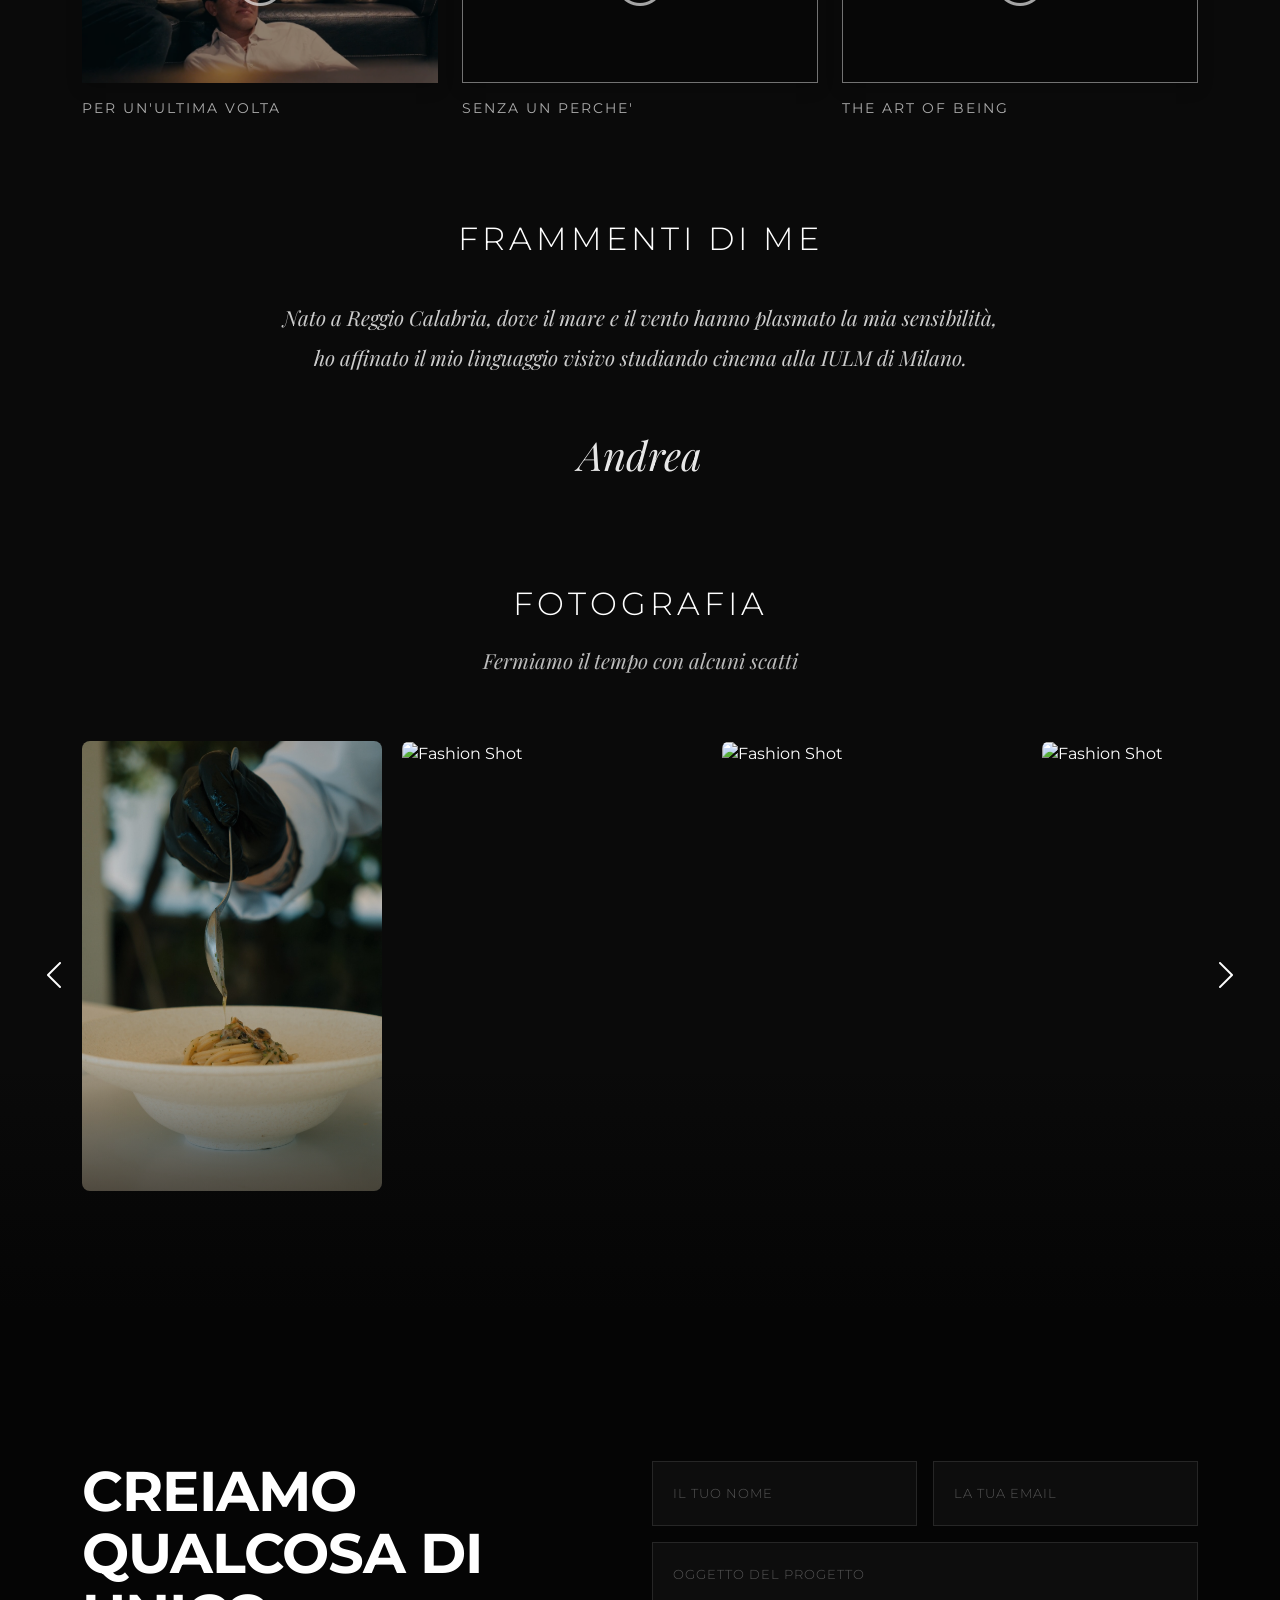
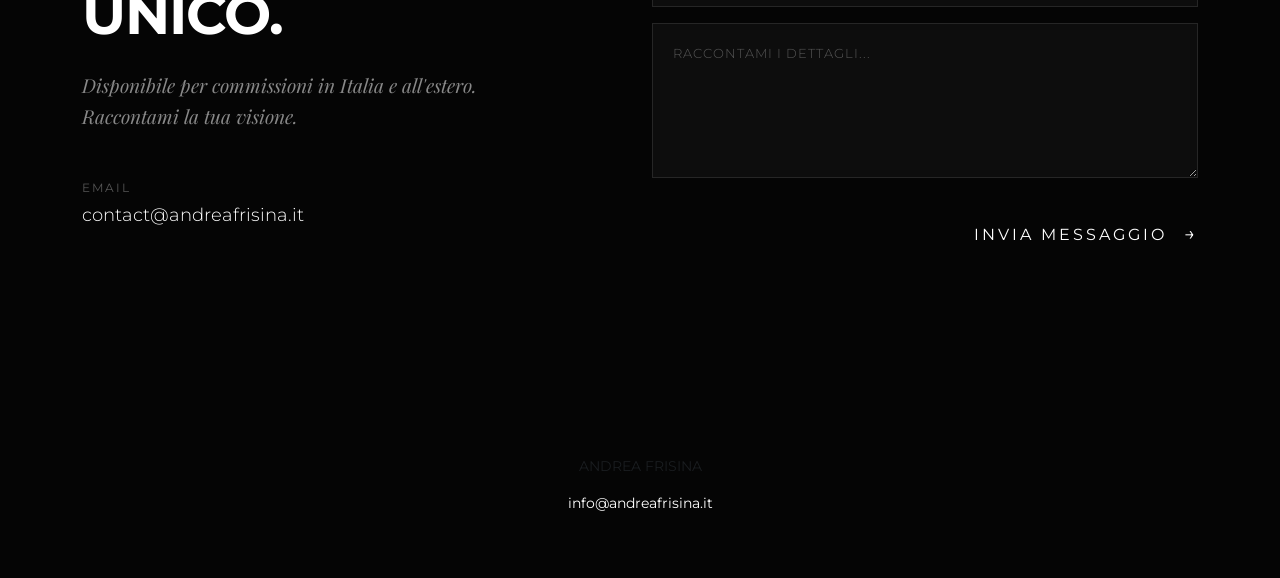
==== commit 9e0052f5: "Update index.html" ====
--- a/html/index.html
+++ b/html/index.html
@@ -21,6 +21,7 @@
       <div class="container-fluid px-4 pt-3">
         <div class="brand-social-wrapper">
             <a class="navbar-brand" href="#">AF</a>
+            <!-- Icone social in alto a sx -->
             <div class="social-left-icons">
                 <a href="https://www.instagram.com/andreafrisinafilms/" target="_blank" title="Instagram"><i class="bi bi-instagram"></i></a>
                 <a href="https://vimeo.com/andreafrisinafilms" target="_blank" title="Vimeo"><i class="bi bi-vimeo"></i></a>
@@ -31,7 +32,7 @@
         </button>
         <div class="collapse navbar-collapse justify-content-end" id="navbarNav">
           <ul class="navbar-nav align-items-center">
-            <li class="nav-item"><a class="nav-link px-3" href="#portfolio">Chi Sono</a></li>
+            <li class="nav-item"><a class="nav-link px-3" href="#portfolio">Portfolio</a></li>
             <li class="nav-item"><a class="nav-link px-3" href="#contatti">Contatti</a></li>
           </ul>
         </div>
@@ -42,7 +43,7 @@
         <div class="local-video-wrapper">
             <video id="hero-video" autoplay muted loop playsinline>
                 <source src="../media/homepage-videos-running-in-background/showreel.mp4" type="video/mp4">
-                Il tuo browser non supporta il tag video.
+                Per visualizzare il sito di Andrea devi usare un browser non obsoleto.
             </video>
         </div>
 
@@ -331,8 +332,10 @@
                     <div class="contact-details mt-5">
                         <div class="detail-item mb-4">
                             <span class="label">EMAIL</span>
-                            <a href="mailto:info@andreafrisina.it" class="value link-hover">info@andreafrisina.it</a>
-                        </div>
+                            <a href="mailto:contact@andreafrisina.it" class="value link-hover">contact@andreafrisina.it</a>
+                        </div>
+                        
+                        <!-- Sezione social rimossa
                         <div class="detail-item">
                             <span class="label">SOCIAL</span>
                             <div class="social-links-text mt-2">
@@ -340,6 +343,7 @@
                                 <a href="#" class="link-hover">Vimeo</a>
                             </div>
                         </div>
+                         -->
                     </div>
                 </div>
 
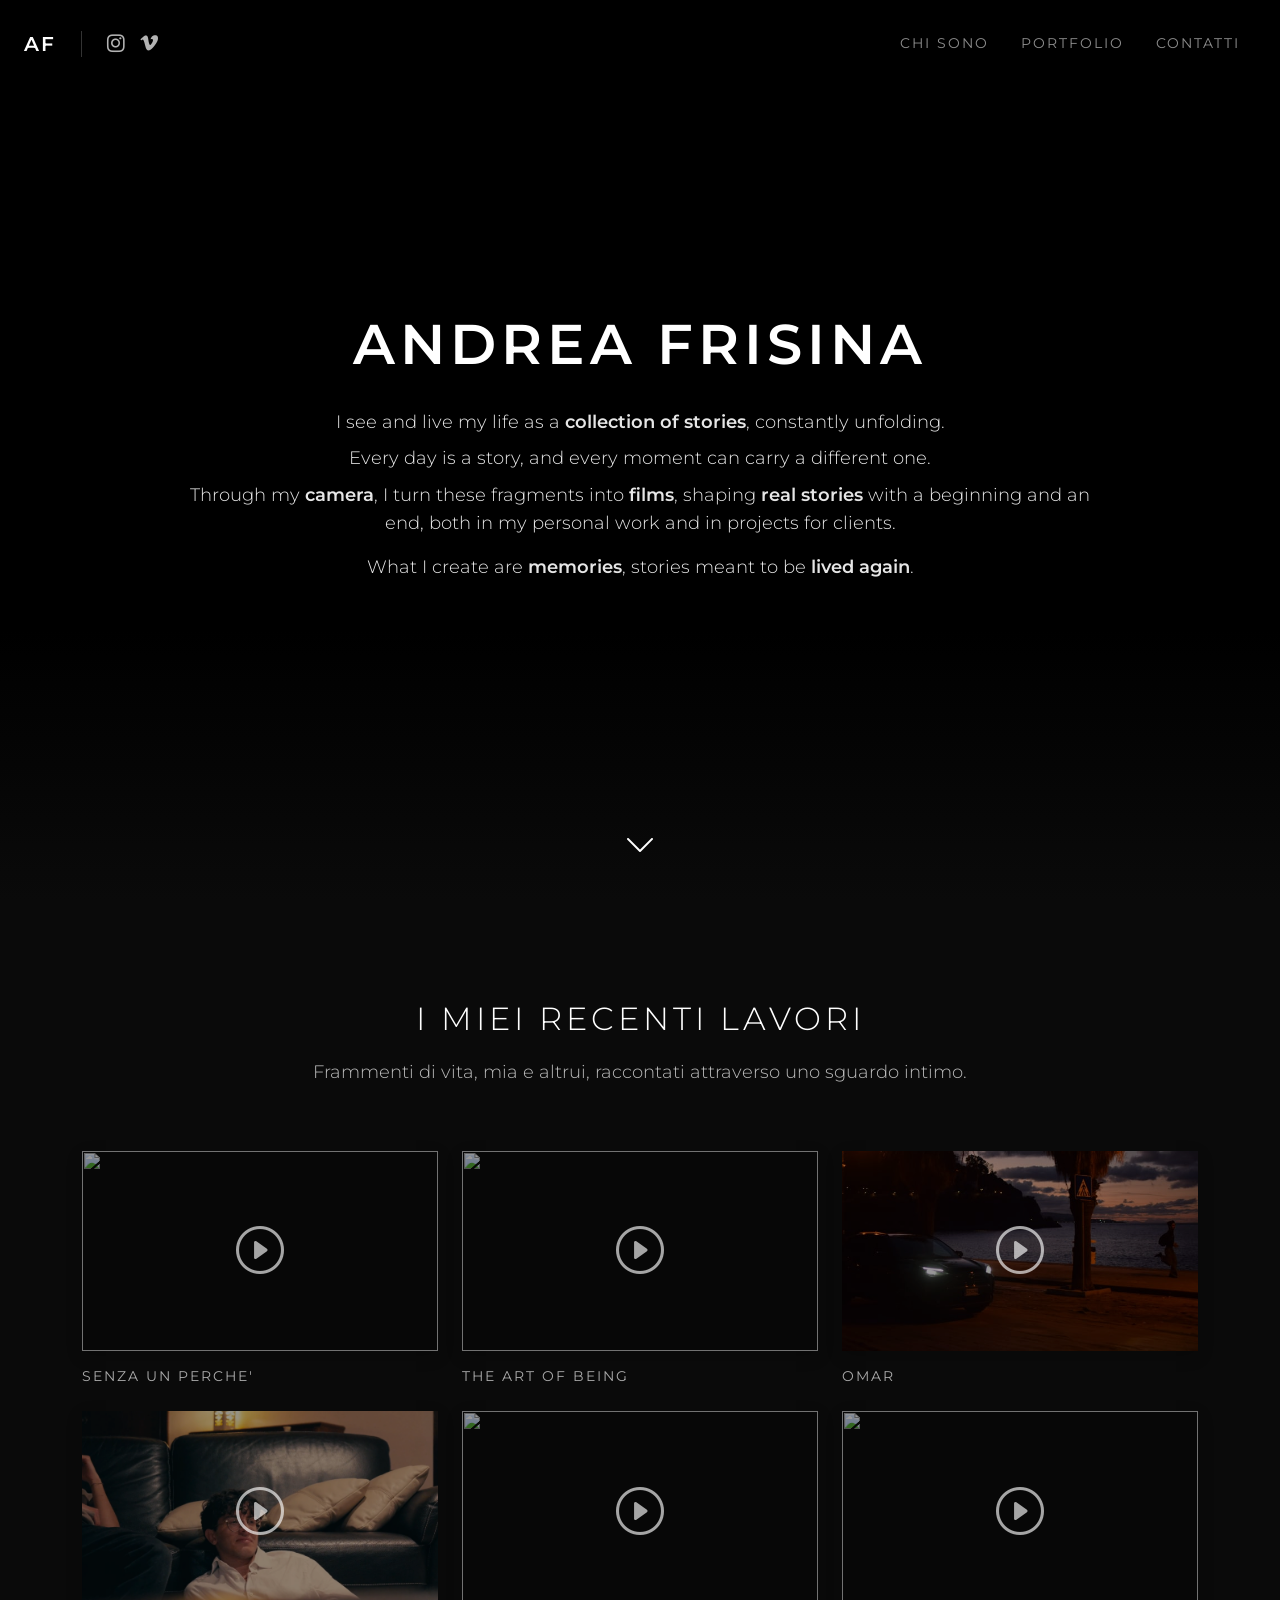
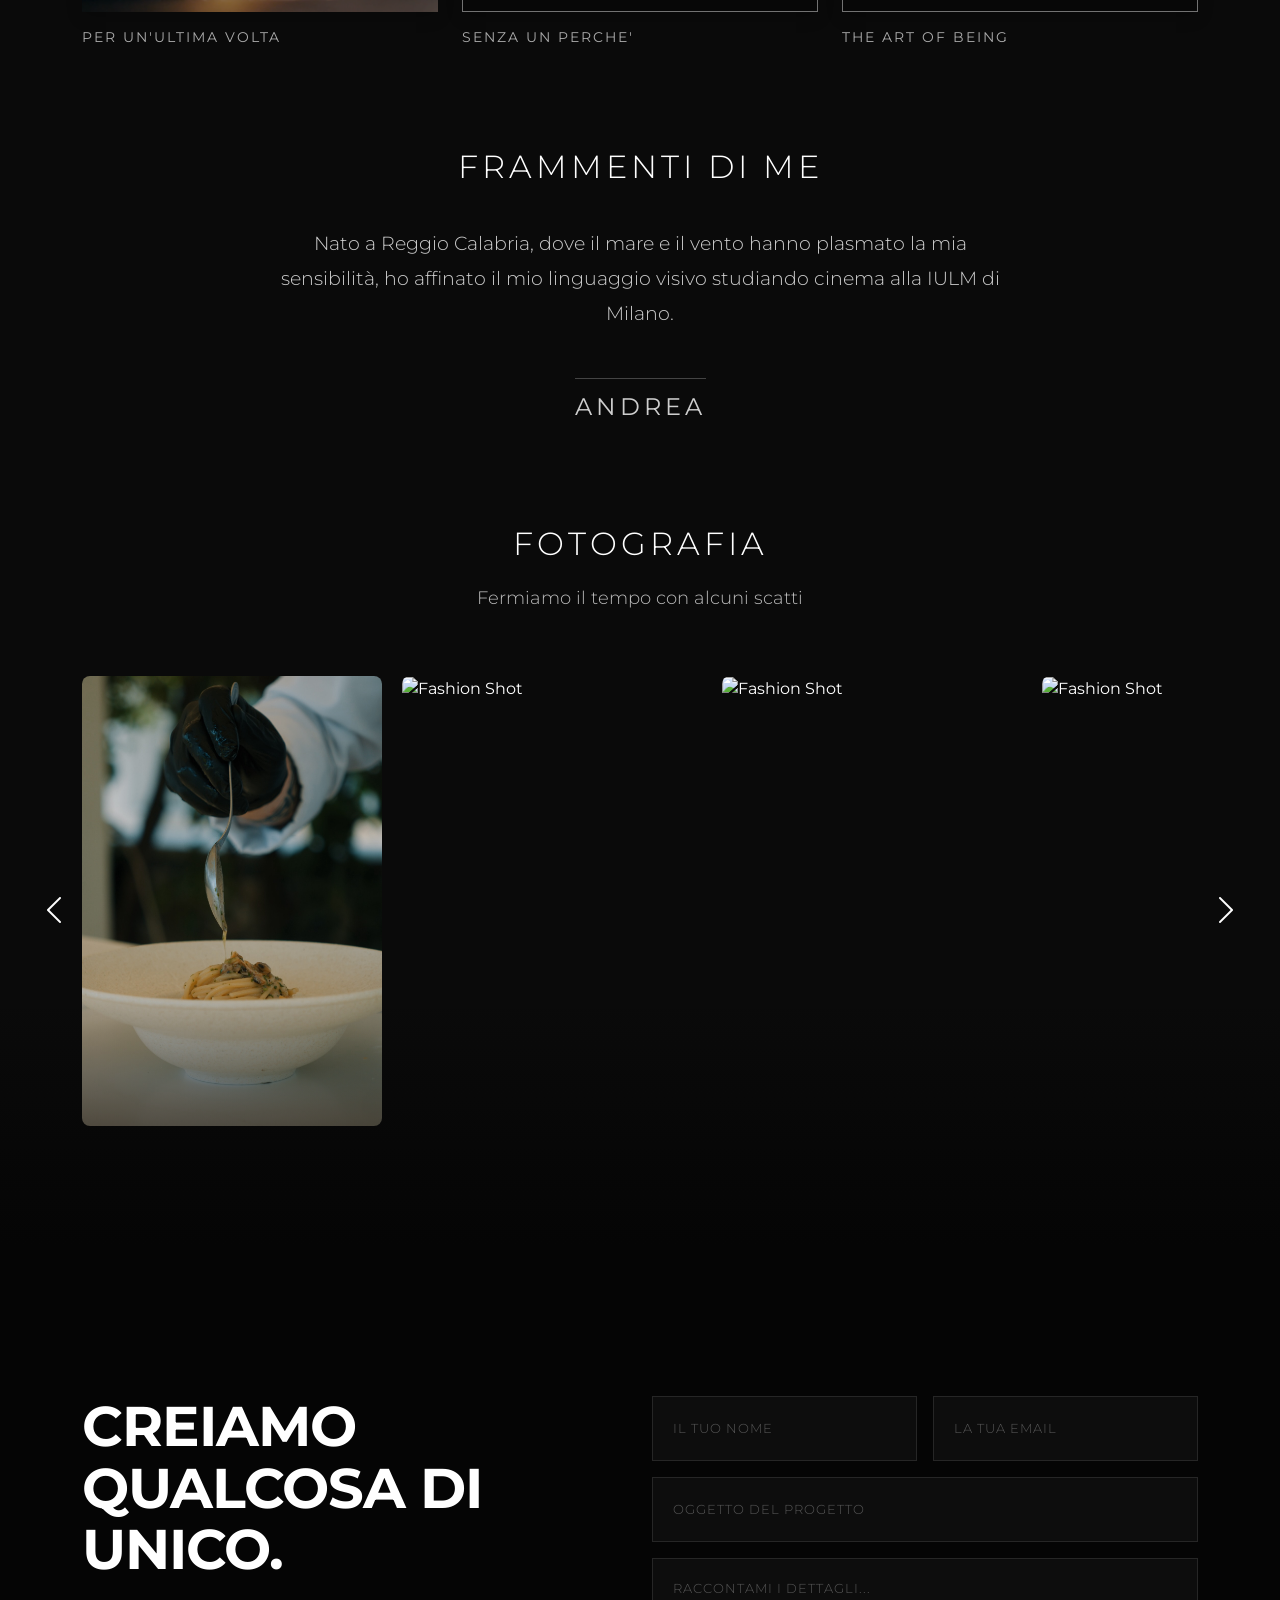
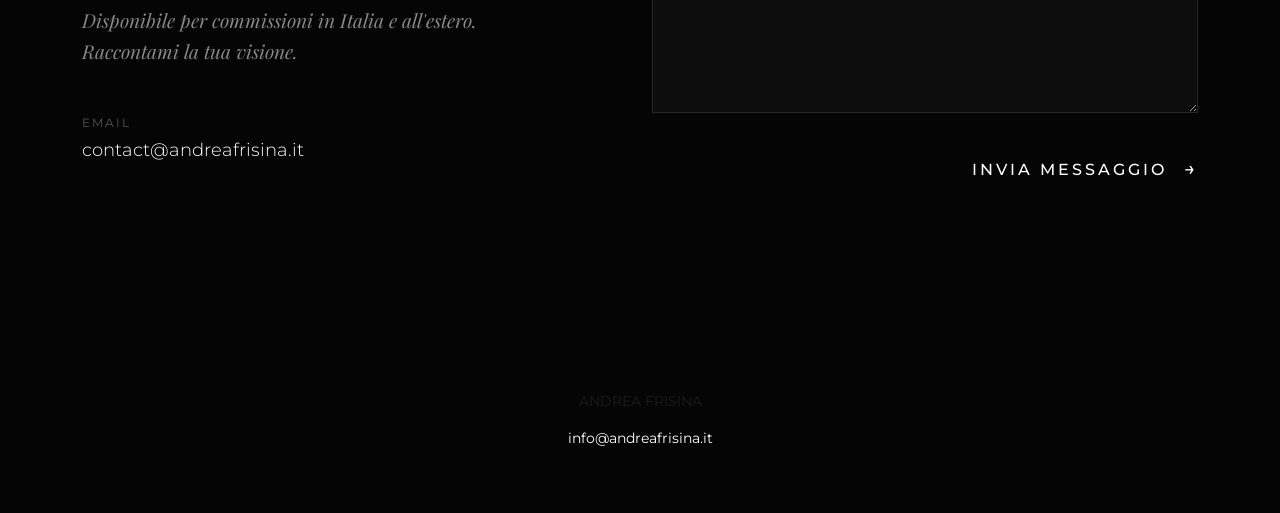
==== commit bc56220b: "Chi sono e photography aggiunto" ====
--- a/html/index.html
+++ b/html/index.html
@@ -7,12 +7,15 @@
     
     <link href="https://cdn.jsdelivr.net/npm/bootstrap@5.3.0/dist/css/bootstrap.min.css" rel="stylesheet">
     <link rel="stylesheet" href="https://cdn.jsdelivr.net/npm/bootstrap-icons@1.10.5/font/bootstrap-icons.css">
-    <link href="https://fonts.googleapis.com/css2?family=Montserrat:wght@300;400;600&display=swap" rel="stylesheet">
+    
+    <link href="https://fonts.googleapis.com/css2?family=Montserrat:wght@300;400;500;600&display=swap" rel="stylesheet">
+    <link href="https://fonts.googleapis.com/css2?family=Playfair+Display:ital,wght@0,400;1,400&display=swap" rel="stylesheet">
+    
     <link rel="stylesheet" href="../css/style.css">
     <link rel="stylesheet" href="../css/photo-showreel.css">
     <link rel="stylesheet" href="../css/homepage-contacts.css">
 
-    <link href="https://fonts.googleapis.com/css2?family=Playfair+Display:ital,wght@0,400;1,400&display=swap" rel="stylesheet">
+
 </head>
 
 <body>
@@ -21,7 +24,6 @@
       <div class="container-fluid px-4 pt-3">
         <div class="brand-social-wrapper">
             <a class="navbar-brand" href="#">AF</a>
-            <!-- Icone social in alto a sx -->
             <div class="social-left-icons">
                 <a href="https://www.instagram.com/andreafrisinafilms/" target="_blank" title="Instagram"><i class="bi bi-instagram"></i></a>
                 <a href="https://vimeo.com/andreafrisinafilms" target="_blank" title="Vimeo"><i class="bi bi-vimeo"></i></a>
@@ -32,7 +34,8 @@
         </button>
         <div class="collapse navbar-collapse justify-content-end" id="navbarNav">
           <ul class="navbar-nav align-items-center">
-            <li class="nav-item"><a class="nav-link px-3" href="#portfolio">Portfolio</a></li>
+            <li class="nav-item"><a class="nav-link px-3" href="./chisono.html">Chi sono</a></li>
+            <li class="nav-item"><a class="nav-link px-3" href="./portfolio-selection.html">Portfolio</a></li>
             <li class="nav-item"><a class="nav-link px-3" href="#contatti">Contatti</a></li>
           </ul>
         </div>
@@ -41,22 +44,28 @@
 
     <header id="home" class="hero-section">
         <div class="local-video-wrapper">
-            <video id="hero-video" autoplay muted loop playsinline>
+            <video id="hero-video" autoplay muted loop playsinline webkit-playsinline preload="auto">
                 <source src="../media/homepage-videos-running-in-background/showreel.mp4" type="video/mp4">
-                Per visualizzare il sito di Andrea devi usare un browser non obsoleto.
+                <img src="../media/homepage-photo-showreel/1.jpeg" alt="Background Fallback">
             </video>
         </div>
 
-        <div class="audio-wrapper d-none d-md-flex">
-            <i class="bi bi-volume-mute-fill audio-icon" id="audioIcon"></i>
-            <input type="range" class="volume-slider" id="volumeSlider" min="0" max="100" step="1" value="0">
-        </div>
+        
 
         <div class="video-overlay"></div>
-        <div class="hero-content">
+        
+        <div class="hero-content text-center">
             <h1 class="main-title">ANDREA FRISINA</h1>
-            <h2 class="subtitle">Director of Photography</h2>
-        </div>
+            
+            <div class="hero-manifesto">
+                <p>I see and live my life as a <strong>collection of stories</strong>, constantly unfolding.</p>
+                <p>Every day is a story, and every moment can carry a different one.</p>
+                <p>Through my <strong>camera</strong>, I turn these fragments into <strong>films</strong>, shaping <strong>real stories</strong> with a beginning and an end, both in my personal work and in projects for clients.</p>
+                <p class="mt-3">What I create are <strong>memories</strong>, stories meant to be <strong>lived again</strong>.</p>
+            </div>
+
+        </div>
+        
         <a href="#portfolio" class="scroll-down">
             <i class="bi bi-chevron-down"></i>
         </a>
@@ -72,8 +81,7 @@
                     <h2 class="portfolio-heading">I MIEI RECENTI LAVORI</h2>
                     <p class="portfolio-subheading">
                         Frammenti di vita, mia e altrui, raccontati attraverso uno sguardo intimo. 
-                        In costante movimento alla ricerca di storie autentiche, 
-                        dove ogni frame passa prima attraverso il cuore.
+                        
                     </p>
                 </div>
             </div>
@@ -81,7 +89,6 @@
             <div class="row g-4 mobile-scroll-row">
                 
                 <div class="col-12 col-md-6 col-lg-4">
-                    <!-- Senza un perche' -->
                     <div class="video-trigger" 
                          data-video-id="bePmeUZBT7I"
                          data-title="Senza un perche'"
@@ -97,7 +104,6 @@
                 </div>
 
                 <div class="col-12 col-md-6 col-lg-4">
-                    <!-- The Art Of Being -->
                     <div class="video-trigger" 
                          data-video-id="SnOZWgnzGrU"
                          data-title="The art of being"
@@ -113,7 +119,6 @@
                 </div>
                 
                 <div class="col-12 col-md-6 col-lg-4">
-                    <!-- Omar -->
                     <div class="video-trigger"
                          data-video-id="1091598477"
                          data-title="Omar"
@@ -129,13 +134,11 @@
                 </div>
 
                 <div class="col-12 col-md-6 col-lg-4">
-                    <!-- Per un'ultima volta - https://vimeo.com/1091599138 -->
                     <div class="video-trigger" 
                          data-video-id="1091599138"
                          data-title="Per un'ultima volta"
                          data-provider="vimeo"
-                         data-description="Vito vive l’ultima notte nella casa della sua infanzia, tra amici, ricordi e silenzi carichi di emozione. Un addio struggente al luogo che ha segnato la sua vita, prima di un nuovo inizio.
-Basato su una storia vera.">
+                         data-description="Vito vive l’ultima notte nella casa della sua infanzia, tra amici, ricordi e silenzi carichi di emozione. Un addio struggente al luogo che ha segnato la sua vita, prima di un nuovo inizio. Basato su una storia vera.">
                         <div class="ratio ratio-16x9 video-thumb-wrapper rounded-video">
                             <img src="../media/vimeo-thumbnails/perunultimavolta.png" class="video-thumb">
                             <div class="play-overlay"><i class="bi bi-play-circle"></i></div>
@@ -145,13 +148,11 @@
                 </div>
 
                 <div class="col-12 col-md-6 col-lg-4">
-                    <!-- Senza un perche' -->
                     <div class="video-trigger" 
                          data-video-id="bePmeUZBT7I"
                          data-title="Senza un perche'"
                          data-provider="youtube"
                          data-description="Prova a guardare dentro te stesso">
-                        
                         <div class="ratio ratio-16x9 video-thumb-wrapper rounded-video">
                             <img src="https://img.youtube.com/vi/bePmeUZBT7I/maxresdefault.jpg" class="video-thumb">
                             <div class="play-overlay"><i class="bi bi-play-circle"></i></div>
@@ -159,16 +160,13 @@
                     </div>
                     <div class="video-title">Senza un perche'</div>
                 </div>
-
-               
-                <div class="col-12 col-md-6 col-lg-4">
-                    <!-- The Art Of Being -->
+                
+                <div class="col-12 col-md-6 col-lg-4">
                     <div class="video-trigger" 
                          data-video-id="SnOZWgnzGrU"
                          data-title="The art of being"
                          data-provider="youtube"
-                         data-description="Not being able to find ourselves, to truly know who we are, is one of the most common struggles today. I don’t believe there’s a hidden secret to achieving it—except working on ourselves, falling and rising again. It is the art of being.">
-                        
+                         data-description="Not being able to find ourselves...">
                         <div class="ratio ratio-16x9 video-thumb-wrapper rounded-video">
                             <img src="https://img.youtube.com/vi/SnOZWgnzGrU/maxresdefault.jpg" class="video-thumb">
                             <div class="play-overlay"><i class="bi bi-play-circle"></i></div>
@@ -176,16 +174,13 @@
                     </div>
                     <div class="video-title">THE ART OF BEING</div>
                 </div>
-                   
                 
-
-
-                </div> </div>
+            </div> 
+        </div>
     </section>
 
     
-    <!-- Mini sezione su Chi Sono -->
-     <section id="chi-sono" class="about-section fade-section">
+    <section id="chi-sono" class="about-section fade-section">
         <div class="container">
             <div class="row justify-content-center text-center">
                 <div class="col-12 col-lg-8">
@@ -198,7 +193,6 @@
                             ho affinato il mio linguaggio visivo studiando cinema alla IULM di Milano.
                         </p>
                         
-                        
                         <div class="mt-5 ">
                             <span class="signature">Andrea</span>
                         </div>
@@ -208,6 +202,7 @@
             </div>
         </div>
     </section>
+
 
     <div class="modal fade" id="videoModal" tabindex="-1" aria-hidden="true">
         <div class="modal-dialog modal-dialog-centered modal-xl"> 
@@ -231,13 +226,8 @@
     </div>
 
 
-
-
-    <!-- Sezione showreel delle foto -->
     <section id="photography" class="photo-section" >
-        
         <div class="photo-bottom-fade"></div>
-
         <div class="bg-video-wrapper">
             <video autoplay muted loop playsinline class="bg-video">
                 <source src="../media/homepage-videos-running-in-background/secondvideo.mp4" type="video/mp4">
@@ -254,102 +244,62 @@
                 </div>
 
                 <div class="photo-carousel-wrapper position-relative">
-                    
                     <button class="photo-btn btn-left" id="photoLeft"><i class="bi bi-chevron-left"></i></button>
                     <button class="photo-btn btn-right" id="photoRight"><i class="bi bi-chevron-right"></i></button>
-
                     <div class="photo-track" id="photoTrack">
-                        
                         <div class="photo-item">
                             <img src="../media/homepage-photo-showreel/1.jpeg" alt="Fashion Shot" loading="lazy">
-                            <div class="photo-overlay">
-                                <span>Fashion Week</span>
-                            </div>
-                        </div>
-
+                            <div class="photo-overlay"><span>Fashion Week</span></div>
+                        </div>
                         <div class="photo-item">
                             <img src="../media/homepage-photo-showreel/33.jpg" alt="Fashion Shot" loading="lazy">
-                            <div class="photo-overlay">
-                                <span>Portrait</span>
-                            </div>
-                        </div>
-
+                            <div class="photo-overlay"><span>Portrait</span></div>
+                        </div>
                         <div class="photo-item">
                             <img src="../media/homepage-photo-showreel/Campese - Gallina RC .jpeg" alt="Fashion Shot" loading="lazy">
-                            <div class="photo-overlay">
-                                <span>Urban Life</span>
-                            </div>
-                        </div>
-
+                            <div class="photo-overlay"><span>Urban Life</span></div>
+                        </div>
                         <div class="photo-item">
                             <img src="../media/homepage-photo-showreel/DSC04098.JPG" alt="Fashion Shot" loading="lazy">
-                            <div class="photo-overlay">
-                                <span>Editorial</span>
-                            </div>
-                        </div>
-
+                            <div class="photo-overlay"><span>Editorial</span></div>
+                        </div>
                         <div class="photo-item">
                             <img src="../media/homepage-photo-showreel/DSC04139.JPG" alt="Fashion Shot" loading="lazy">
-                            <div class="photo-overlay">
-                                <span>Backstage</span>
-                            </div>
-                        </div>
-
+                            <div class="photo-overlay"><span>Backstage</span></div>
+                        </div>
                         <div class="photo-item">
                             <img src="../media/homepage-photo-showreel/Flowers.jpeg" alt="Fashion Shot" loading="lazy">
-                            <div class="photo-overlay">
-                                <span>Nature</span>
-                            </div>
-                        </div>
-
+                            <div class="photo-overlay"><span>Nature</span></div>
+                        </div>
                         <div class="photo-item">
                             <img src="../media/homepage-photo-showreel/Write in Peace.jpg" alt="Fashion Shot" loading="lazy">
-                            <div class="photo-overlay">
-                                <span>Nature</span>
-                            </div>
-                        </div>
-
-                        </div>
-                </div>
-
+                            <div class="photo-overlay"><span>Nature</span></div>
+                        </div>
+                    </div>
+                </div>
             </div>
         </section>
 
 
-    <!-- Sezione Contatti -->
     <section id="contatti" class="contact-section fade-section">
         <div class="container">
-            
             <div class="row justify-content-between align-items-start">
-                
                 <div class="col-12 col-lg-5 mb-5 mb-lg-0 info-column">
                     <h2 class="contact-heading">CREIAMO<br>QUALCOSA DI<br>UNICO.</h2>
                     <p class="contact-sub mt-4">
                         Disponibile per commissioni in Italia e all'estero.
                         <br>Raccontami la tua visione.
                     </p>
-
                     <div class="contact-details mt-5">
                         <div class="detail-item mb-4">
                             <span class="label">EMAIL</span>
                             <a href="mailto:contact@andreafrisina.it" class="value link-hover">contact@andreafrisina.it</a>
                         </div>
-                        
-                        <!-- Sezione social rimossa
-                        <div class="detail-item">
-                            <span class="label">SOCIAL</span>
-                            <div class="social-links-text mt-2">
-                                <a href="#" class="link-hover me-3">Instagram</a>
-                                <a href="#" class="link-hover">Vimeo</a>
-                            </div>
-                        </div>
-                         -->
                     </div>
                 </div>
 
                 <div class="col-12 col-lg-6">
                     <form action="https://formspree.io/f/IL_TUO_CODICE" method="POST" class="luxury-form">
-                        
                         <div class="row g-3">
                             <div class="col-md-6">
                                 <input type="text" name="name" class="luxury-input" placeholder="Il tuo nome" required>
@@ -363,17 +313,14 @@
                             <div class="col-12">
                                 <textarea name="message" class="luxury-input" rows="5" placeholder="Raccontami i dettagli..." required></textarea>
                             </div>
-                            
                             <div class="col-12 mt-4 text-end">
                                 <button type="submit" class="btn-luxury">
                                     INVIA MESSAGGIO <span class="arrow">→</span>
                                 </button>
                             </div>
                         </div>
-
                     </form>
                 </div>
-
             </div>
         </div>
     </section>
--- a/css/style.css
+++ b/css/style.css
@@ -40,29 +40,64 @@
 .local-video-wrapper video {
     width: 100%;
     height: 100%;
-    object-fit: cover; /* Copre tutto lo schermo senza deformare */
-    
-    opacity: 0; /* Parte invisibile */
-    transition: opacity 1s ease-in; /* Fade-in all'avvio */
-}
-
-/* Classe aggiunta via JS quando il video parte */
+    object-fit: cover; 
+    opacity: 0; 
+    transition: opacity 1s ease-in;
+}
+
 .local-video-wrapper video.visible {
     opacity: 1;
 }
 
-/* Overlay scuro sopra il video per leggere meglio il testo */
 .video-overlay {
     position: absolute; top: 0; left: 0; width: 100%; height: 100%;
     background: rgba(0, 0, 0, 0.3); z-index: 1;
 }
 
-/* Testi Hero */
-.hero-content { position: relative; z-index: 2; padding: 20px; pointer-events: none; }
-.main-title { font-size: 3.5rem; font-weight: 400; letter-spacing: 6px; text-transform: uppercase; margin-bottom: 0.5rem; }
-.subtitle { font-size: 1.1rem; font-weight: 300; letter-spacing: 4px; text-transform: uppercase; color: rgba(255, 255, 255, 0.85); }
-
-/* Freccia che rimbalza in basso */
+/* --- CONTENUTI HERO (TITOLO E MANIFESTO) --- */
+.hero-content { 
+    position: relative; 
+    z-index: 2; 
+    padding: 20px; 
+    pointer-events: none; 
+    width: 100%;
+}
+
+.main-title { 
+    font-family: 'Montserrat', sans-serif;
+    font-size: 3.5rem; 
+    font-weight: 600;  
+    letter-spacing: 5px; 
+    text-transform: uppercase; 
+    margin-bottom: 0.5rem; 
+    text-shadow: 0 5px 20px rgba(0,0,0,0.8); 
+}
+
+/* STILE MANIFESTO */
+.hero-manifesto {
+    font-family: 'Montserrat', sans-serif !important;
+    color: #ffffff;
+    font-weight: 300; /* Light */
+    font-size: 1.1rem; 
+    line-height: 1.6;
+    max-width: 900px; 
+    margin: 30px auto 0; 
+    text-shadow: 0 2px 15px rgba(0,0,0,0.8); 
+    opacity: 0.9;
+}
+
+.hero-manifesto p {
+    margin-bottom: 8px; 
+}
+
+.hero-manifesto strong {
+    font-weight: 600 !important; 
+    color: #ffffff;              
+    opacity: 1;                  
+    text-shadow: 0 0 10px rgba(0,0,0,0.5); 
+}
+
+/* Freccia che rimbalza */
 .scroll-down {
     position: absolute; bottom: 30px; left: 50%; transform: translateX(-50%);
     z-index: 3; color: white; font-size: 2rem; animation: bounce 2s infinite; cursor: pointer; pointer-events: auto;
@@ -93,7 +128,7 @@
 .nav-link { letter-spacing: 2px; text-transform: uppercase; font-size: 0.9rem; }
 
 /* =========================================
-   4. CONTROLLI AUDIO (Slider & Icona)
+   4. CONTROLLI AUDIO
    ========================================= */
 .audio-wrapper {
     position: absolute; bottom: 30px; right: 30px; z-index: 10;
@@ -120,71 +155,64 @@
 }
 
 /* =========================================
-   5. PORTFOLIO CAROUSEL (3 COLONNE + THUMBNAILS)
+   5. PORTFOLIO CAROUSEL
    ========================================= */
 .portfolio-section { 
     padding: 100px 0; background-color: #0a0a0a; position: relative; z-index: 2; 
 }
 
-/* Testi introduttivi Portfolio */
 .portfolio-heading {
     font-weight: 300; 
     text-transform: uppercase; 
-    letter-spacing: 4px; /* Aumentato un po' per eleganza */
+    letter-spacing: 4px; 
     margin-bottom: 20px; 
     color: white;
-    font-size: 2rem; /* Titolo un po' più piccolo e raffinato */
-}
-
+    font-size: 2rem; 
+}
+
+/* >>> MODIFICA: Sottotitolo Portfolio in Montserrat Light <<< */
 .portfolio-subheading {
-    font-family: 'Playfair Display', serif; /* Font diverso ed elegante */
-    font-style: italic;
-    font-size: 1.3rem;
+    font-family: 'Montserrat', sans-serif; /* Prima era Playfair */
+    font-weight: 300; /* Light */
+    font-size: 1.1rem;
     color: #bbb;
-    font-weight: 400;
     line-height: 1.6;
-    text-transform: none;
-}
-
-/* Container Carosello (con padding per le frecce) */
+    max-width: 800px;
+    margin-left: auto;
+    margin-right: auto;
+}
+
+/* Container Carosello */
 .carousel-container {
     width: 100%;
-    padding: 0 60px; /* Spazio laterale per le frecce */
-}
-
-/* Wrapper scorrevole */
+    padding: 0 60px; 
+}
+
 .horizontal-scroll-wrapper {
     display: flex;
     overflow-x: auto;
-    gap: 30px; /* Spazio tra i video */
+    gap: 30px; 
     padding-bottom: 20px;
     scroll-behavior: smooth;
-    
-    /* Nascondi scrollbar (Chrome, Safari, Opera) */
     -webkit-overflow-scrolling: touch;
 }
 .horizontal-scroll-wrapper::-webkit-scrollbar { display: none; }
 .horizontal-scroll-wrapper { -ms-overflow-style: none; scrollbar-width: none; }
 
-/* SINGOLO ITEM (Logica 3 Colonne Desktop) */
 .scroll-item {
     flex: 0 0 auto;
-    /* Calcolo: (100% - spazio gap) diviso 3 */
     width: calc((100% - 60px) / 3); 
     transition: transform 0.3s ease;
 }
 .scroll-item:hover { transform: scale(1.02); }
 
-/* Titolo Video */
 .video-title {
     margin-top: 15px; font-size: 0.9rem; letter-spacing: 2px; 
     text-transform: uppercase; color: #aaa; text-align: left;
 }
 
-/* --- STILE THUMBNAIL (Immagine + Overlay Play) --- */
-.video-link {
-    display: block; position: relative; text-decoration: none;
-}
+/* --- THUMBNAILS --- */
+.video-link { display: block; position: relative; text-decoration: none; }
 .video-thumb {
     width: 100%; height: 100%; object-fit: cover;
     filter: brightness(0.8); transition: filter 0.3s ease;
@@ -198,12 +226,11 @@
     font-size: 3rem; color: white; opacity: 0.8;
     transition: transform 0.3s ease, opacity 0.3s ease;
 }
-/* Hover Effects */
 .video-link:hover .video-thumb { filter: brightness(1); }
 .video-link:hover .play-overlay { background: rgba(0,0,0,0); }
 .video-link:hover .play-overlay i { transform: scale(1.2); opacity: 1; }
 
-/* --- FRECCE DI NAVIGAZIONE --- */
+/* --- FRECCE --- */
 .scroll-btn {
     position: absolute; top: 40%; transform: translateY(-50%);
     background: rgba(0, 0, 0, 0.5); color: white;
@@ -218,114 +245,65 @@
 .btn-left { left: 5px; }
 .btn-right { right: 5px; }
 
-/* --- STILI MODALE VIDEO --- */
-
-/* Rendiamo il puntatore una manina sulle thumbnail */
-.video-trigger {
-    cursor: pointer;
-    display: block;
-    position: relative;
-}
-
+/* --- MODALE --- */
+.video-trigger { cursor: pointer; display: block; position: relative; }
 .modal-video-info {
-    max-width: 800px;
-    margin: 0 auto; /* Centrato */
-    padding: 20px;
-    background: rgba(0, 0, 0, 0.8); /* Sfondo scuro per leggere meglio */
-    border-radius: 10px;
-    backdrop-filter: blur(5px); /* Effetto vetro elegante */
-}
-
-.modal-video-info h3 {
-    font-size: 1.5rem;
-    letter-spacing: 3px;
-    margin-bottom: 10px;
-}
-
-.modal-video-info p {
-    font-size: 1rem;
-    line-height: 1.6;
-    color: #ccc !important; /* Grigio chiaro */
-}
+    max-width: 800px; margin: 0 auto; padding: 20px;
+    background: rgba(0, 0, 0, 0.8); border-radius: 10px; backdrop-filter: blur(5px); 
+}
+.modal-video-info h3 { font-size: 1.5rem; letter-spacing: 3px; margin-bottom: 10px; }
+.modal-video-info p { font-size: 1rem; line-height: 1.6; color: #ccc !important; }
 
 .hero-bottom-fade {
-    position: absolute;
-    bottom: 0;
-    left: 0;
-    width: 100%;
-    height: 30vh; /* Occupa il 30% basso dello schermo */
-    
-    /* IL TRUCCO: Gradiente da Trasparente a Colore Sfondo (#0a0a0a) */
+    position: absolute; bottom: 0; left: 0; width: 100%; height: 30vh; 
     background: linear-gradient(to bottom, rgba(10, 10, 10, 0) 0%, #0a0a0a 100%);
-    
-    z-index: 1; /* Sta sopra al video ma sotto la freccia/testo se serve */
-    pointer-events: none; /* Cliccabile attraverso (non blocca la freccia) */
-}
-
-/* Animazione entrata testo */
+    z-index: 1; pointer-events: none; 
+}
+
 .fade-in-up {
     animation: fadeInUp 0.5s ease-out forwards;
-    opacity: 0;
-    transform: translateY(20px);
-}
-
-@keyframes fadeInUp {
-    to { opacity: 1; transform: translateY(0); }
-}
-
-/* Effetto scuro sullo sfondo quando apre la modale */
-.modal-backdrop.show {
-    opacity: 0.9; /* Molto scuro */
-    background-color: #000;
-}
-
-/* Tasto chiudi più visibile */
+    opacity: 0; transform: translateY(20px);
+}
+@keyframes fadeInUp { to { opacity: 1; transform: translateY(0); } }
+
+.modal-backdrop.show { opacity: 0.9; background-color: #000; }
 .btn-close-white {
     filter: invert(1) grayscale(100%) brightness(200%);
-    background-color: rgba(0,0,0,0.5); /* Sfondo per contrasto */
-    padding: 10px;
-    border-radius: 50%;
+    background-color: rgba(0,0,0,0.5); padding: 10px; border-radius: 50%;
 }
 
 .fade-section {
-    opacity: 0;
-    transform: translateY(40px); /* Parte 40px più in basso */
+    opacity: 0; transform: translateY(40px); 
     transition: opacity 1.2s ease-out, transform 1.2s ease-out;
-    will-change: opacity, transform; /* Ottimizza per il browser */
-}
-
-/* Stato attivo: visibile e nella posizione originale */
-.fade-section.visible {
-    opacity: 1;
-    transform: translateY(0);
-}
+    will-change: opacity, transform; 
+}
+.fade-section.visible { opacity: 1; transform: translateY(0); }
 
 /* =========================================
    6. MOBILE RESPONSIVE
    ========================================= */
 @media (max-width: 992px) {
-    /* Testi più piccoli su mobile */
+    .main-title { font-size: 2.5rem; }
+    .audio-wrapper { display: none; } 
+    .social-left-icons { margin-left: 15px; padding-left: 15px; gap: 10px; }
+    .carousel-container { padding: 0; }
+    .scroll-btn { display: none; } 
+    .scroll-item { width: 85vw; margin-left: 15px; }
+}
+
+@media (max-width: 768px) {
+    .hero-manifesto {
+        font-size: 0.85rem !important; 
+        padding: 0 20px;   
+        line-height: 1.5;
+        width: 100%;
+    }
     .main-title { font-size: 2.2rem; }
-    
-    /* Nascondi audio wrapper su mobile */
-    .audio-wrapper { display: none; } 
-    
-    /* Social più compatti */
-    .social-left-icons { margin-left: 15px; padding-left: 15px; gap: 10px; }
-    
-    /* CAROSELLO MOBILE: 1 Colonna grande, niente frecce */
-    .carousel-container { padding: 0; }
-    .scroll-btn { display: none; } /* Nascondi frecce */
-    
-    .scroll-item { 
-        width: 85vw; /* Occupa quasi tutto lo schermo */
-        margin-left: 15px; /* Un po' di margine a sinistra */
-    }
-}
-
-
-/* =========================================
-   SEZIONE CHI SONO
+}
+
+
+/* =========================================
+   SEZIONE CHI SONO (Uniformata a Montserrat)
    ========================================= */
 .about-section { opacity: 1 !important; transform: none !important; }
 
@@ -338,14 +316,17 @@
     color: white;
 }
 
+/* >>> MODIFICA: Testo 'Chi Sono' in Montserrat Light <<< */
 .about-content p {
-    font-family: 'Playfair Display', serif;
-        font-style: italic;
-    font-size: 1.3rem;
-    line-height: 1.9; /* Interlinea ampia per eleganza e leggibilità */
-    color: #ccc; /* Grigio chiaro, meno stancante del bianco puro */
+    font-family: 'Montserrat', sans-serif; /* Prima era Playfair */
+    font-weight: 300; /* Light */
+    font-size: 1.2rem; /* Leggermente più grande per leggibilità */
+    line-height: 1.8; /* Interlinea ariosa */
+    color: #ccc; 
     margin-bottom: 20px;
-    font-weight: 300;
+    max-width: 800px;
+    margin-left: auto;
+    margin-right: auto;
 }
 
 .about-content strong {
@@ -353,122 +334,88 @@
     font-weight: 600;
 }
 
-/* Firma "sccritta a mano" o elegante */
+/* >>> MODIFICA: Firma in stile 'Timbro' moderno <<< */
 .signature {
-    font-family: 'Playfair Display', serif;
-    font-style: italic;
-    font-size: 2.5rem;
+    font-family: 'Montserrat', sans-serif;
+    font-weight: 400;
+    text-transform: uppercase; /* Stile timbro */
+    letter-spacing: 4px;
+    font-size: 1.5rem;
     color: white;
-    opacity: 0.9;
-}
-
-/* =========================================
-   HOVER EFFECTS PORTFOLIO (Elegant)
-   ========================================= */
-
-/* 1. Il contenitore del video (la card) */
+    opacity: 0.8;
+    border-top: 1px solid rgba(255,255,255,0.3); /* Lineetta sopra per stile */
+    padding-top: 10px;
+    display: inline-block;
+}
+
+/* =========================================
+   SEZIONE CONTATTI
+   ========================================= */
+.contact-heading {
+    font-family: 'Montserrat', sans-serif;
+    font-weight: 700; /* Bold per impatto */
+    letter-spacing: 3px;
+    font-size: 3rem;
+    line-height: 1.1;
+}
+
+.contact-sub {
+    font-family: 'Montserrat', sans-serif;
+    font-weight: 300;
+    font-size: 1.1rem;
+    color: #bbb;
+    line-height: 1.6;
+}
+
+/* Form Styles */
+.luxury-input {
+    font-family: 'Montserrat', sans-serif;
+    font-weight: 300;
+}
+
+.btn-luxury {
+    font-family: 'Montserrat', sans-serif;
+    font-weight: 500;
+    letter-spacing: 2px;
+}
+
+/* =========================================
+   HOVER EFFECTS PORTFOLIO
+   ========================================= */
 .video-thumb-wrapper {
-    overflow: hidden; /* Fondamentale per il crop dello zoom */
-    border-radius: 0; /* Arrotondamento leggero */
-    transition: transform 0.5s cubic-bezier(0.25, 0.46, 0.45, 0.94), 
-                box-shadow 0.5s cubic-bezier(0.25, 0.46, 0.45, 0.94);
-    box-shadow: 0 5px 15px rgba(0,0,0,0.2); /* Ombra di base */
-}
-
-/* Quando passi il mouse sopra il blocco generale (.video-trigger) */
-.video-trigger:hover .video-thumb-wrapper {
-    transform: translateY(-7px); /* Si solleva verso l'alto */
-    box-shadow: 0 20px 40px rgba(0,0,0,0.6); /* L'ombra diventa più profonda e diffusa */
-}
-
-/* 2. L'immagine di sfondo (Thumbnail) */
+    overflow: hidden; border-radius: 0; 
+    transition: transform 0.5s cubic-bezier(0.25, 0.46, 0.45, 0.94), box-shadow 0.5s cubic-bezier(0.25, 0.46, 0.45, 0.94);
+    box-shadow: 0 5px 15px rgba(0,0,0,0.2); 
+}
+.video-trigger:hover .video-thumb-wrapper { transform: translateY(-7px); box-shadow: 0 20px 40px rgba(0,0,0,0.6); }
 .video-thumb {
-    width: 100%;
-    height: 100%;
-    object-fit: cover;
-    transition: transform 0.8s ease, filter 0.5s ease; /* Transizione lenta e morbida */
-    filter: brightness(0.85); /* Di base è leggermente scura */
-}
-
-.video-trigger:hover .video-thumb {
-    transform: scale(1.06); /* Zoom leggerissimo (6%) */
-    filter: brightness(1.05); /* Diventa luminosa */
-}
-
-/* 3. L'icona Play */
-.play-overlay {
-    background: rgba(0,0,0,0.3); /* Sfondo scuro leggero */
-    transition: background 0.4s ease;
-}
-
-.play-overlay i {
-    font-size: 3rem;
-    color: rgba(255,255,255,0.8);
-    transition: transform 0.4s ease, color 0.4s ease;
-}
-
-/* Hover sull'icona play */
-.video-trigger:hover .play-overlay {
-    background: rgba(0,0,0,0.1); /* Si schiarisce quasi del tutto */
-}
-
-.video-trigger:hover .play-overlay i {
-    color: #fff; /* Bianco puro */
-    transform: scale(1.2); /* Diventa un po' più grande */
-}
-
-/* 4. Il Titolo sotto il video */
-.video-title {
-    transition: color 0.3s ease, transform 0.3s ease;
-}
-
-.video-trigger:hover + .video-title {
-    color: white; /* Il testo si illumina */
-    transform: translateX(5px); /* Si sposta leggermente a destra */
-}
-
-/* =========================================
-   MOBILE HORIZONTAL SCROLL (PORTFOLIO)
+    width: 100%; height: 100%; object-fit: cover;
+    transition: transform 0.8s ease, filter 0.5s ease; filter: brightness(0.85); 
+}
+.video-trigger:hover .video-thumb { transform: scale(1.06); filter: brightness(1.05); }
+.play-overlay { background: rgba(0,0,0,0.3); transition: background 0.4s ease; }
+.play-overlay i { font-size: 3rem; color: rgba(255,255,255,0.8); transition: transform 0.4s ease, color 0.4s ease; }
+.video-trigger:hover .play-overlay { background: rgba(0,0,0,0.1); }
+.video-trigger:hover .play-overlay i { color: #fff; transform: scale(1.2); }
+.video-title { transition: color 0.3s ease, transform 0.3s ease; }
+.video-trigger:hover + .video-title { color: white; transform: translateX(5px); }
+
+/* =========================================
+   MOBILE HORIZONTAL SCROLL
    ========================================= */
 @media (max-width: 991px) {
     .video-title {
-        color: white !important;       /* Forza il colore bianco puro */
-        opacity: 1 !important;         /* Assicura che sia visibile */
-        margin-top: 12px !important;   /* Un po' di spazio dal video */
-        font-size: 0.9rem !important;  /* Dimensione leggibile */
-        display: block !important;     /* Sicurezza per visualizzarlo */
-        
-        /* Opzionale: se vuoi che siano leggermente spostati a destra come l'effetto hover */
-        transform: translateX(5px); 
+        color: white !important; opacity: 1 !important; margin-top: 12px !important;   
+        font-size: 0.9rem !important; display: block !important; transform: translateX(5px); 
     }
-
     .mobile-scroll-row {
-        display: flex !important;           /* Forza Flexbox */
-        flex-wrap: nowrap !important;       /* VIETA di andare a capo */
-        overflow-x: auto !important;        /* Forza lo scroll orizzontale */
-        overflow-y: hidden;                 /* Niente scroll verticale */
-        gap: 15px !important;               /* Spazio tra i video */
-        padding-bottom: 30px !important;    /* Spazio sotto per l'ombra hover */
-        
-        /* Sistema scroll su iOS/Android */
-        -webkit-overflow-scrolling: touch; 
-        scrollbar-width: none;             
-        
-        /* Rimuovi i margini negativi standard di Bootstrap che rompono lo scroll */
-        margin-right: 0 !important;
-        margin-left: 0 !important;
+        display: flex !important; flex-wrap: nowrap !important; overflow-x: auto !important;        
+        overflow-y: hidden; gap: 15px !important; padding-bottom: 30px !important;    
+        -webkit-overflow-scrolling: touch; scrollbar-width: none;             
+        margin-right: 0 !important; margin-left: 0 !important;
     }
-    
-    .mobile-scroll-row::-webkit-scrollbar { 
-        display: none; 
+    .mobile-scroll-row::-webkit-scrollbar { display: none; }
+    .mobile-scroll-row > div {
+        flex: 0 0 85% !important; width: 85% !important; max-width: 85% !important; margin-top: 0 !important;    
     }
-
-    /* Seleziona le colonne direttamente dentro la riga */
-    .mobile-scroll-row > div {
-        flex: 0 0 85% !important;    /* Occupa l'85% fisso */
-        width: 85% !important;       /* Larghezza fissa */
-        max-width: 85% !important;   /* Massimo larghezza fissa */
-        margin-top: 0 !important;    /* Rimuove margini strani */
-    }
-}
-
+}
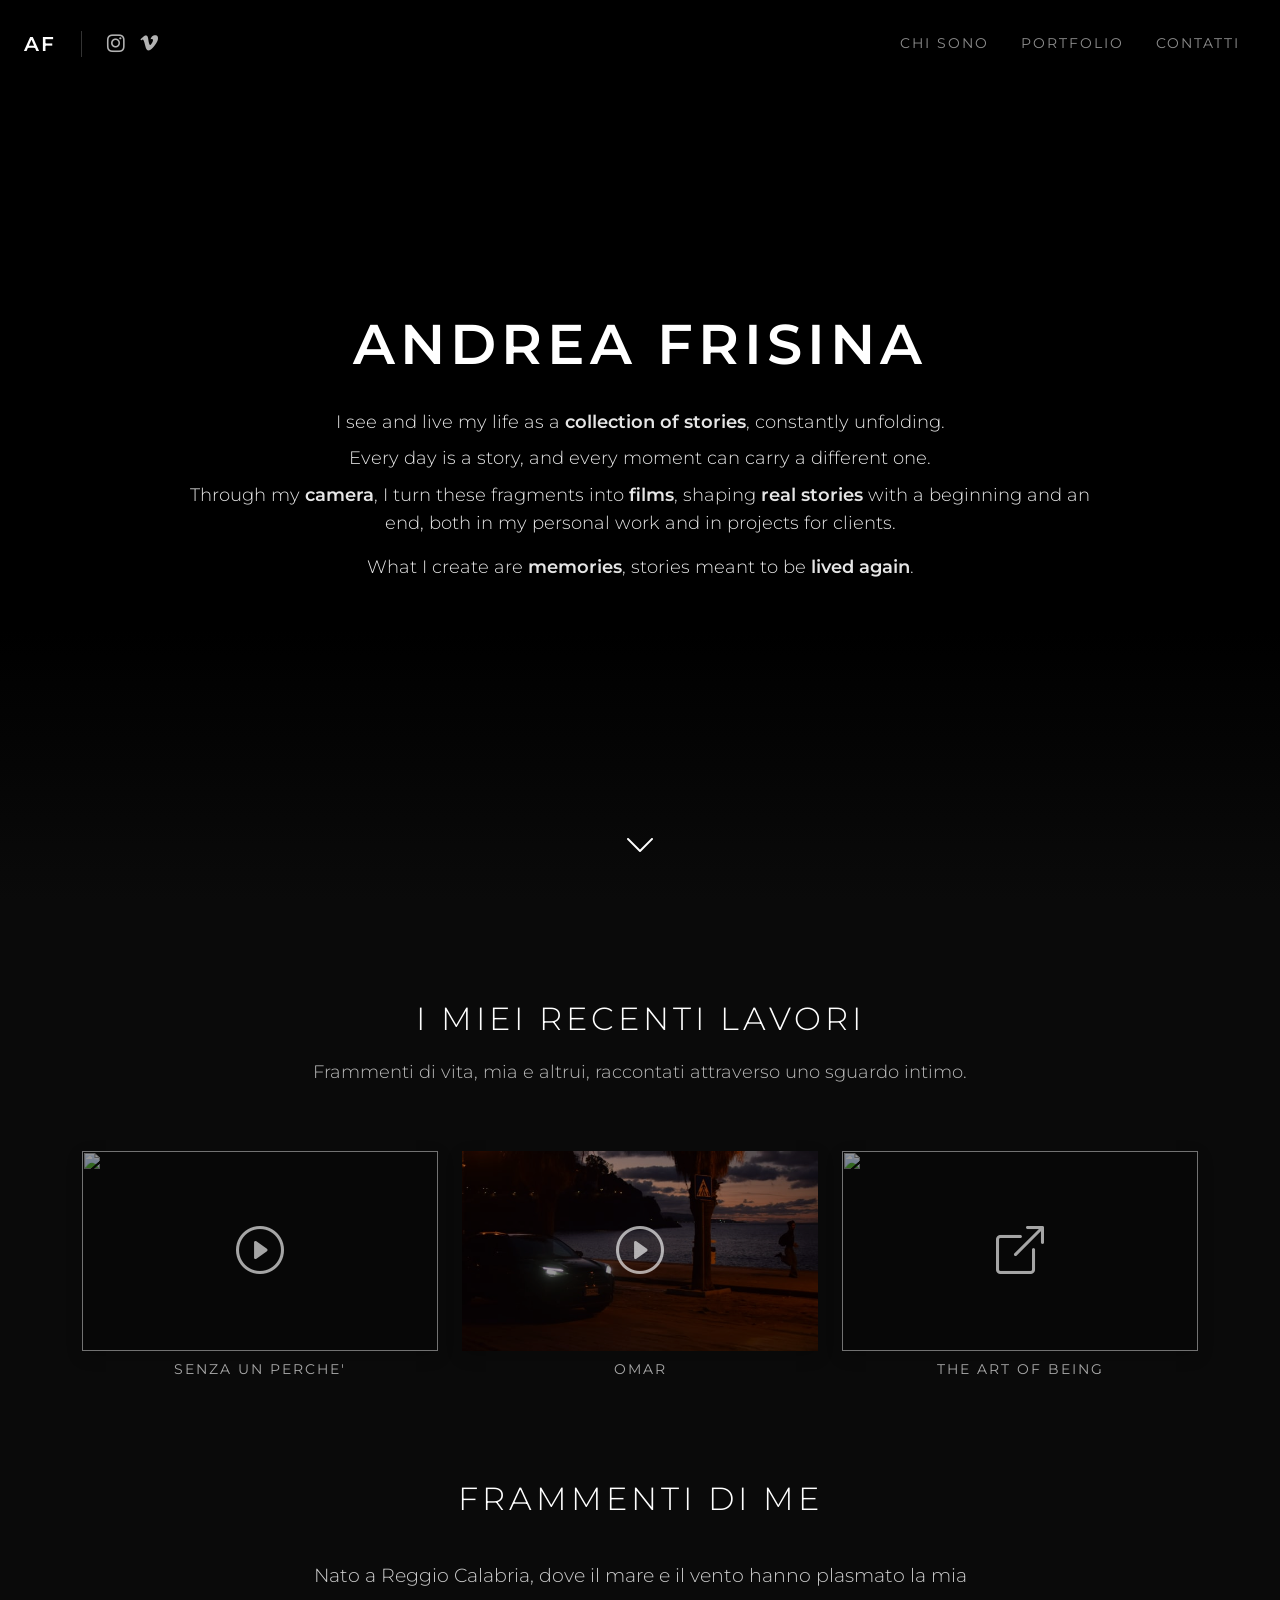
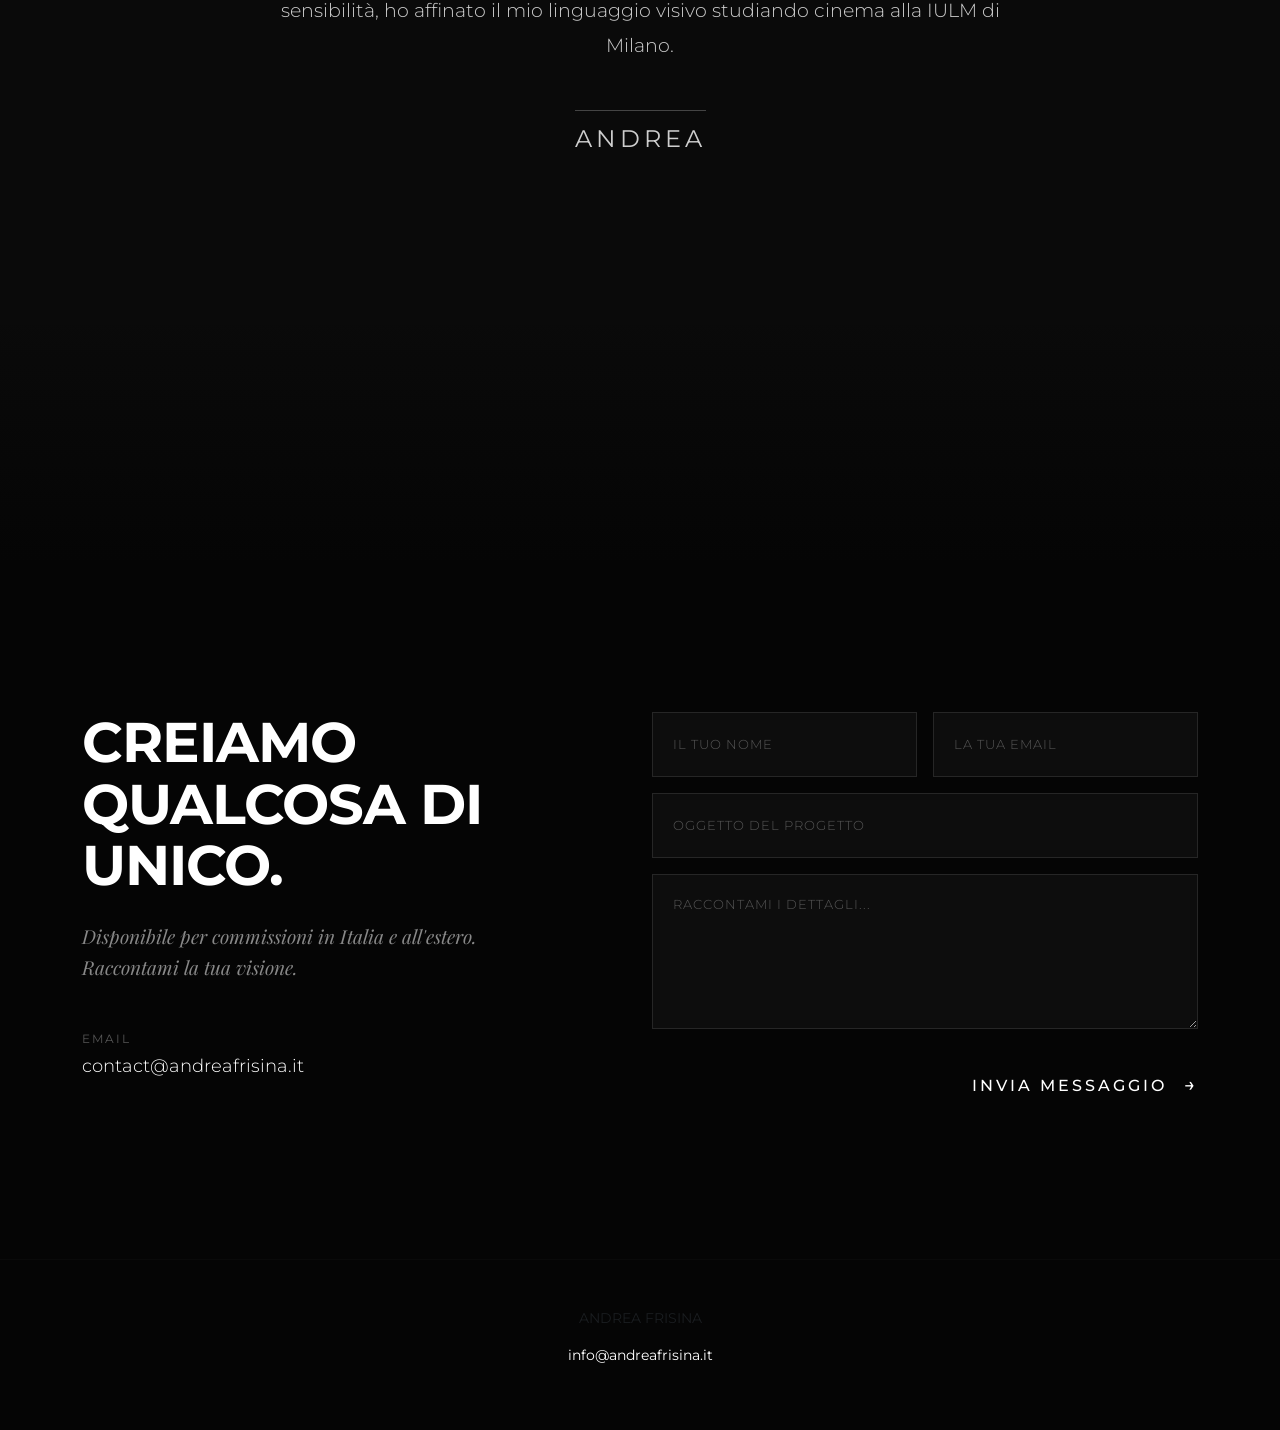
==== commit 83d334a1: "Sistema dinamico e refactor codice" ====
--- a/html/index.html
+++ b/html/index.html
@@ -25,7 +25,7 @@
         <div class="brand-social-wrapper">
             <a class="navbar-brand" href="#">AF</a>
             <div class="social-left-icons">
-                <a href="https://www.instagram.com/andreafrisinafilms/" target="_blank" title="Instagram"><i class="bi bi-instagram"></i></a>
+                <a href="https://www.instagram.com/andreafrisinastories/" target="_blank" title="Instagram"><i class="bi bi-instagram"></i></a>
                 <a href="https://vimeo.com/andreafrisinafilms" target="_blank" title="Vimeo"><i class="bi bi-vimeo"></i></a>
             </div>
         </div>
@@ -73,110 +73,18 @@
         <div class="hero-bottom-fade"></div>
     </header>
 
+    <!-- RECENTI LAVORI CUSTOMIZZABILE DA lavori_recenti.json NON TOCCARE QUI -->
     <section id="portfolio" class="portfolio-section">
-        <div class="container">
-            
-            <div class="row mb-5 text-center justify-content-center">
-                <div class="col-12 col-lg-8 mx-auto"> 
-                    <h2 class="portfolio-heading">I MIEI RECENTI LAVORI</h2>
-                    <p class="portfolio-subheading">
-                        Frammenti di vita, mia e altrui, raccontati attraverso uno sguardo intimo. 
-                        
-                    </p>
-                </div>
+    <div class="container">
+        <div class="row mb-5 text-center justify-content-center">
+            <div class="col-12 col-lg-8 mx-auto"> 
+                <h2 class="portfolio-heading">I MIEI RECENTI LAVORI</h2>
+                <p class="portfolio-subheading">Frammenti di vita, mia e altrui, raccontati attraverso uno sguardo intimo.</p>
             </div>
+        </div>
 
-            <div class="row g-4 mobile-scroll-row">
-                
-                <div class="col-12 col-md-6 col-lg-4">
-                    <div class="video-trigger" 
-                         data-video-id="bePmeUZBT7I"
-                         data-title="Senza un perche'"
-                         data-provider="youtube"
-                         data-description="Prova a guardare dentro te stesso">
-                        
-                        <div class="ratio ratio-16x9 video-thumb-wrapper rounded-video">
-                            <img src="https://img.youtube.com/vi/bePmeUZBT7I/maxresdefault.jpg" class="video-thumb">
-                            <div class="play-overlay"><i class="bi bi-play-circle"></i></div>
-                        </div>
-                    </div>
-                    <div class="video-title">Senza un perche'</div>
-                </div>
-
-                <div class="col-12 col-md-6 col-lg-4">
-                    <div class="video-trigger" 
-                         data-video-id="SnOZWgnzGrU"
-                         data-title="The art of being"
-                         data-provider="youtube"
-                         data-description="Not being able to find ourselves, to truly know who we are, is one of the most common struggles today. I don’t believe there’s a hidden secret to achieving it—except working on ourselves, falling and rising again. It is the art of being.">
-                        
-                        <div class="ratio ratio-16x9 video-thumb-wrapper rounded-video">
-                            <img src="https://img.youtube.com/vi/SnOZWgnzGrU/maxresdefault.jpg" class="video-thumb">
-                            <div class="play-overlay"><i class="bi bi-play-circle"></i></div>
-                        </div>
-                    </div>
-                    <div class="video-title">THE ART OF BEING</div>
-                </div>
-                
-                <div class="col-12 col-md-6 col-lg-4">
-                    <div class="video-trigger"
-                         data-video-id="1091598477"
-                         data-title="Omar"
-                         data-provider="vimeo"
-                         data-description="Il quattordicenne Omar corre attraverso una città sospesa nel tempo, in fuga dal passato e alla ricerca di sé stesso. Tra bullismo, razzismo e solitudine, la sua corsa diventa un’odissea interiore.">
-                        
-                        <div class="ratio ratio-16x9 video-thumb-wrapper rounded-video">
-                            <img src="../media/vimeo-thumbnails/omar.jpg" class="video-thumb">
-                            <div class="play-overlay"><i class="bi bi-play-circle"></i></div>
-                        </div>
-                    </div>
-                    <div class="video-title">Omar</div>
-                </div>
-
-                <div class="col-12 col-md-6 col-lg-4">
-                    <div class="video-trigger" 
-                         data-video-id="1091599138"
-                         data-title="Per un'ultima volta"
-                         data-provider="vimeo"
-                         data-description="Vito vive l’ultima notte nella casa della sua infanzia, tra amici, ricordi e silenzi carichi di emozione. Un addio struggente al luogo che ha segnato la sua vita, prima di un nuovo inizio. Basato su una storia vera.">
-                        <div class="ratio ratio-16x9 video-thumb-wrapper rounded-video">
-                            <img src="../media/vimeo-thumbnails/perunultimavolta.png" class="video-thumb">
-                            <div class="play-overlay"><i class="bi bi-play-circle"></i></div>
-                        </div>
-                    </div>
-                    <div class="video-title">Per un'ultima volta</div>
-                </div>
-
-                <div class="col-12 col-md-6 col-lg-4">
-                    <div class="video-trigger" 
-                         data-video-id="bePmeUZBT7I"
-                         data-title="Senza un perche'"
-                         data-provider="youtube"
-                         data-description="Prova a guardare dentro te stesso">
-                        <div class="ratio ratio-16x9 video-thumb-wrapper rounded-video">
-                            <img src="https://img.youtube.com/vi/bePmeUZBT7I/maxresdefault.jpg" class="video-thumb">
-                            <div class="play-overlay"><i class="bi bi-play-circle"></i></div>
-                        </div>
-                    </div>
-                    <div class="video-title">Senza un perche'</div>
-                </div>
-                
-                <div class="col-12 col-md-6 col-lg-4">
-                    <div class="video-trigger" 
-                         data-video-id="SnOZWgnzGrU"
-                         data-title="The art of being"
-                         data-provider="youtube"
-                         data-description="Not being able to find ourselves...">
-                        <div class="ratio ratio-16x9 video-thumb-wrapper rounded-video">
-                            <img src="https://img.youtube.com/vi/SnOZWgnzGrU/maxresdefault.jpg" class="video-thumb">
-                            <div class="play-overlay"><i class="bi bi-play-circle"></i></div>
-                        </div>
-                    </div>
-                    <div class="video-title">THE ART OF BEING</div>
-                </div>
-                
-            </div> 
-        </div>
+        <div class="row g-4 mobile-scroll-row justify-content-center" id="recent-works-grid"></div> 
+    </div>
     </section>
 
     
@@ -184,49 +92,22 @@
         <div class="container">
             <div class="row justify-content-center text-center">
                 <div class="col-12 col-lg-8">
-                    
                     <h2 class="about-heading">Frammenti di me</h2>
-                    
                     <div class="about-content">
                         <p>
                             Nato a Reggio Calabria, dove il mare e il vento hanno plasmato la mia sensibilità, 
                             ho affinato il mio linguaggio visivo studiando cinema alla IULM di Milano.
                         </p>
-                        
-                        <div class="mt-5 ">
+                        <div class="mt-5">
                             <span class="signature">Andrea</span>
                         </div>
                     </div>
-
                 </div>
             </div>
         </div>
     </section>
 
-
-    <div class="modal fade" id="videoModal" tabindex="-1" aria-hidden="true">
-        <div class="modal-dialog modal-dialog-centered modal-xl"> 
-            <div class="modal-content bg-transparent border-0">
-                <div class="modal-body p-0 position-relative">
-                    
-                    <button type="button" class="btn-close btn-close-white position-absolute top-0 end-0 m-3 z-3" data-bs-dismiss="modal" aria-label="Close"></button>
-                    
-                    <div class="ratio ratio-16x9 mb-3">
-                        <iframe id="modalVideoIframe" src="" allow="autoplay; fullscreen" allowfullscreen></iframe>
-                    </div>
-
-                    <div class="modal-video-info text-center text-white fade-in-up">
-                        <h3 id="modalTitle" class="text-uppercase fw-light letter-spacing-2 mb-2"></h3>
-                        <p id="modalDescription" class="text-muted small"></p>
-                    </div>
-
-                </div>
-            </div>
-        </div>
-    </div>
-
-
-    <section id="photography" class="photo-section" >
+    <section class="photo-section" style="height: 45vh; min-height: 400px;">
         <div class="photo-bottom-fade"></div>
         <div class="bg-video-wrapper">
             <video autoplay muted loop playsinline class="bg-video">
@@ -234,52 +115,7 @@
             </video>
             <div class="bg-overlay"></div>
         </div>
-
-        <div class="container position-relative z-2">                
-                <div class="row mb-5 text-center justify-content-center">
-                    <div class="col-12">
-                        <h2 class="portfolio-heading">Fotografia</h2>
-                        <p class="portfolio-subheading">Fermiamo il tempo con alcuni scatti</p>
-                    </div>
-                </div>
-
-                <div class="photo-carousel-wrapper position-relative">
-                    <button class="photo-btn btn-left" id="photoLeft"><i class="bi bi-chevron-left"></i></button>
-                    <button class="photo-btn btn-right" id="photoRight"><i class="bi bi-chevron-right"></i></button>
-                    <div class="photo-track" id="photoTrack">
-                        <div class="photo-item">
-                            <img src="../media/homepage-photo-showreel/1.jpeg" alt="Fashion Shot" loading="lazy">
-                            <div class="photo-overlay"><span>Fashion Week</span></div>
-                        </div>
-                        <div class="photo-item">
-                            <img src="../media/homepage-photo-showreel/33.jpg" alt="Fashion Shot" loading="lazy">
-                            <div class="photo-overlay"><span>Portrait</span></div>
-                        </div>
-                        <div class="photo-item">
-                            <img src="../media/homepage-photo-showreel/Campese - Gallina RC .jpeg" alt="Fashion Shot" loading="lazy">
-                            <div class="photo-overlay"><span>Urban Life</span></div>
-                        </div>
-                        <div class="photo-item">
-                            <img src="../media/homepage-photo-showreel/DSC04098.JPG" alt="Fashion Shot" loading="lazy">
-                            <div class="photo-overlay"><span>Editorial</span></div>
-                        </div>
-                        <div class="photo-item">
-                            <img src="../media/homepage-photo-showreel/DSC04139.JPG" alt="Fashion Shot" loading="lazy">
-                            <div class="photo-overlay"><span>Backstage</span></div>
-                        </div>
-                        <div class="photo-item">
-                            <img src="../media/homepage-photo-showreel/Flowers.jpeg" alt="Fashion Shot" loading="lazy">
-                            <div class="photo-overlay"><span>Nature</span></div>
-                        </div>
-                        <div class="photo-item">
-                            <img src="../media/homepage-photo-showreel/Write in Peace.jpg" alt="Fashion Shot" loading="lazy">
-                            <div class="photo-overlay"><span>Nature</span></div>
-                        </div>
-                    </div>
-                </div>
-            </div>
-        </section>
-
+    </section>
 
     <section id="contatti" class="contact-section fade-section">
         <div class="container">
@@ -325,14 +161,38 @@
         </div>
     </section>
 
-    <footer class="text-center py-5 text-muted small" id="contatti" style="background-color: #050505;">
+    <footer class="text-center py-5 text-muted small" style="background-color: #050505;">
         <div class="container">
             <p>ANDREA FRISINA</p>
             <p><a href="mailto:info@andreafrisina.it" class="text-decoration-none text-white">info@andreafrisina.it</a></p>
         </div>
     </footer>
 
+    <div class="modal fade" id="videoModal" tabindex="-1" aria-hidden="true">
+        <div class="modal-dialog modal-dialog-centered modal-xl"> 
+            <div class="modal-content bg-transparent border-0">
+                <div class="modal-body p-0 position-relative">
+                    <button type="button" class="btn-close btn-close-white position-absolute top-0 end-0 m-3 z-3" data-bs-dismiss="modal" aria-label="Close"></button>
+                    <div class="ratio ratio-16x9 mb-3">
+                        <iframe id="modalVideoIframe" src="" allow="autoplay; fullscreen" allowfullscreen></iframe>
+                    </div>
+                    <div class="modal-video-info text-center text-white fade-in-up">
+                        <h3 id="modalTitle" class="text-uppercase fw-light letter-spacing-2 mb-2"></h3>
+                        <p id="modalDescription" class="text-muted small"></p>
+                    </div>
+                </div>
+            </div>
+        </div>
+    </div>
+
     <script src="https://cdn.jsdelivr.net/npm/bootstrap@5.3.0/dist/js/bootstrap.bundle.min.js"></script>
     <script src="../js/main.js"></script>
+    <script src="../js/dynamic_recenti_lavori.js"></script>
+
+    
+
+    <script src="https://cdn.jsdelivr.net/npm/bootstrap@5.3.0/dist/js/bootstrap.bundle.min.js"></script>
+    <script src="../js/main.js"></script>
+    <script src="../js/dynamic_recenti_lavori.js"></script>
 </body>
 </html>
--- a/css/style.css
+++ b/css/style.css
@@ -418,4 +418,38 @@
     .mobile-scroll-row > div {
         flex: 0 0 85% !important; width: 85% !important; max-width: 85% !important; margin-top: 0 !important;    
     }
+}
+
+/* Rende il fondo della modale trasparente per evitare il riquadro nero */
+.modal-content.bg-transparent {
+    background-color: transparent !important;
+    border: none !important;
+    box-shadow: none !important;
+}
+
+/* Assicurati che l'iframe non abbia bordi */
+#modalVideoIframe {
+    border: none !important;
+    background: transparent !important;
+}
+
+/* Stile pulito per le info sotto il video */
+.modal-video-info {
+    padding-top: 20px;
+    background: transparent !important; /* Forza la rimozione di ogni sfondo */
+}
+
+#modalTitle {
+    font-family: 'Montserrat', sans-serif;
+    letter-spacing: 3px;
+    text-transform: uppercase;
+    font-weight: 400;
+}
+
+#modalDescription {
+    font-family: 'Montserrat', sans-serif;
+    font-weight: 300;
+    color: rgba(255, 255, 255, 0.7);
+    max-width: 800px;
+    margin: 10px auto 0;
 }
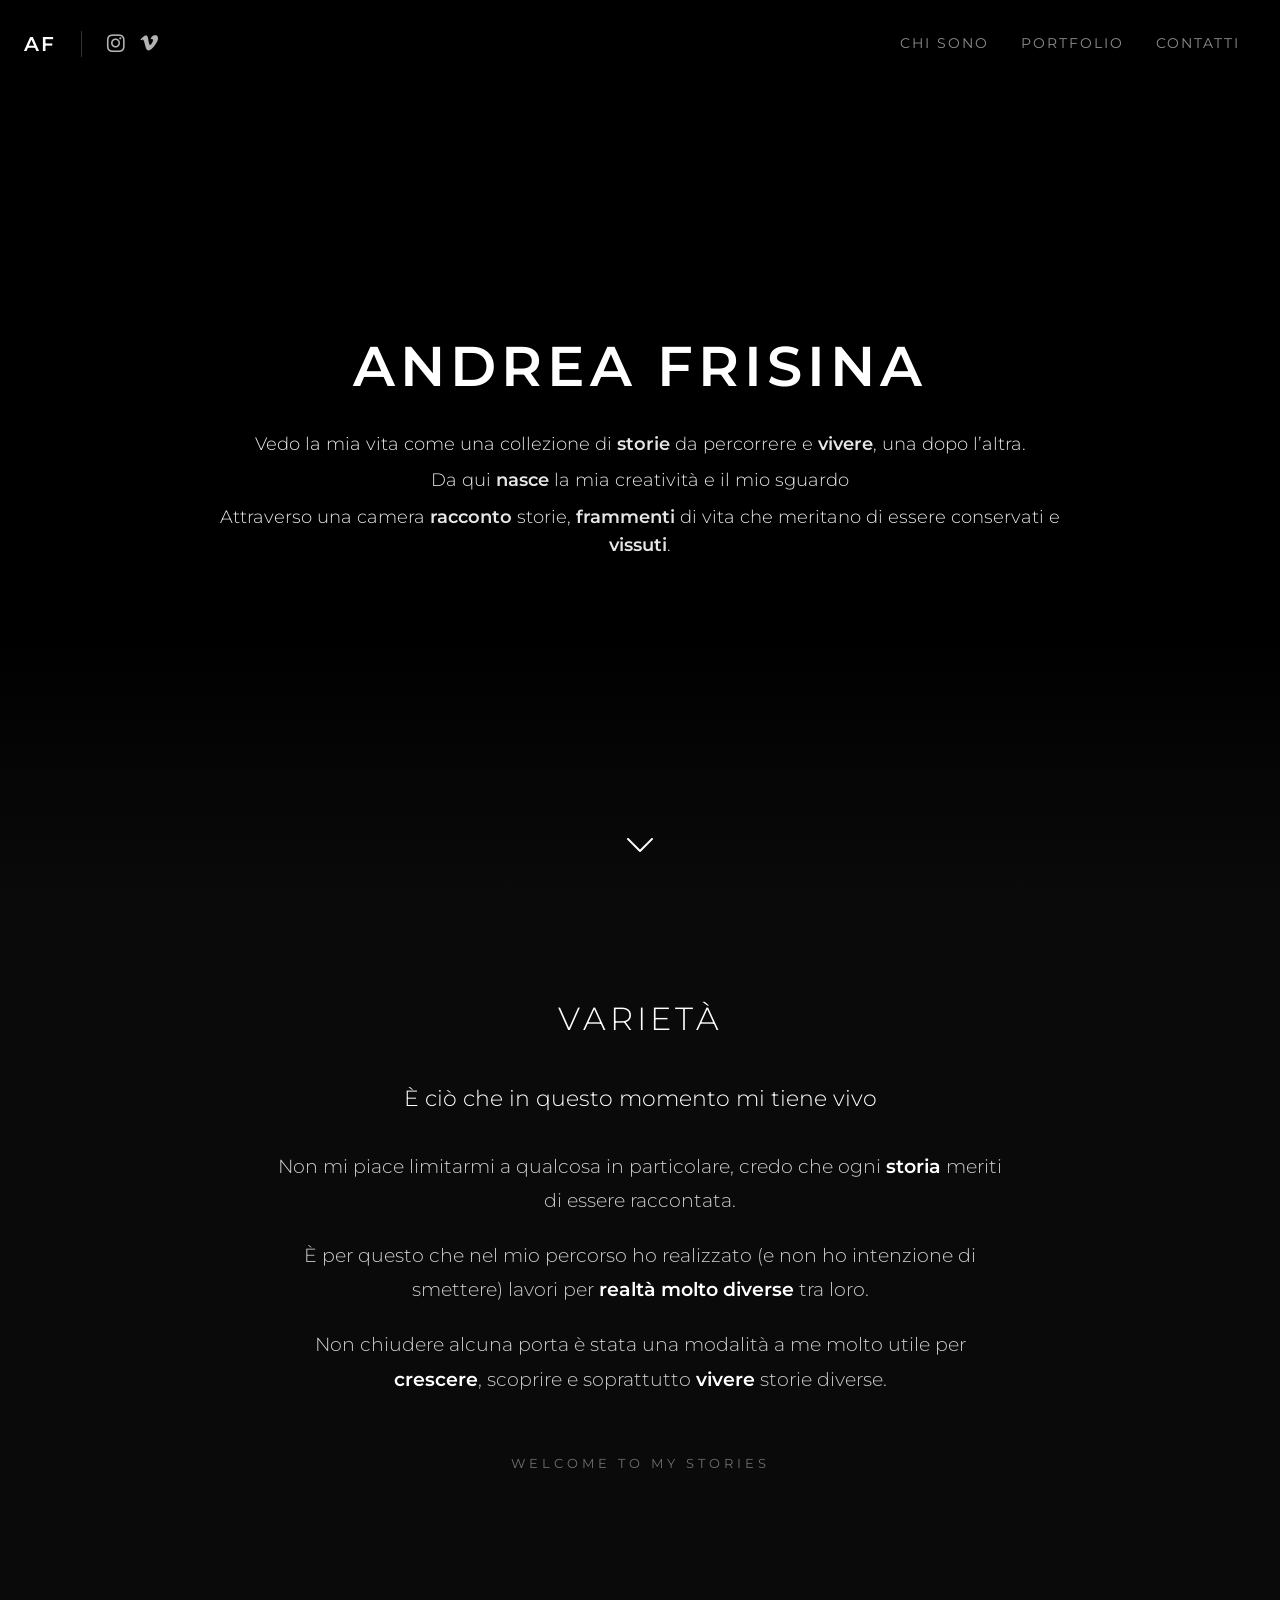
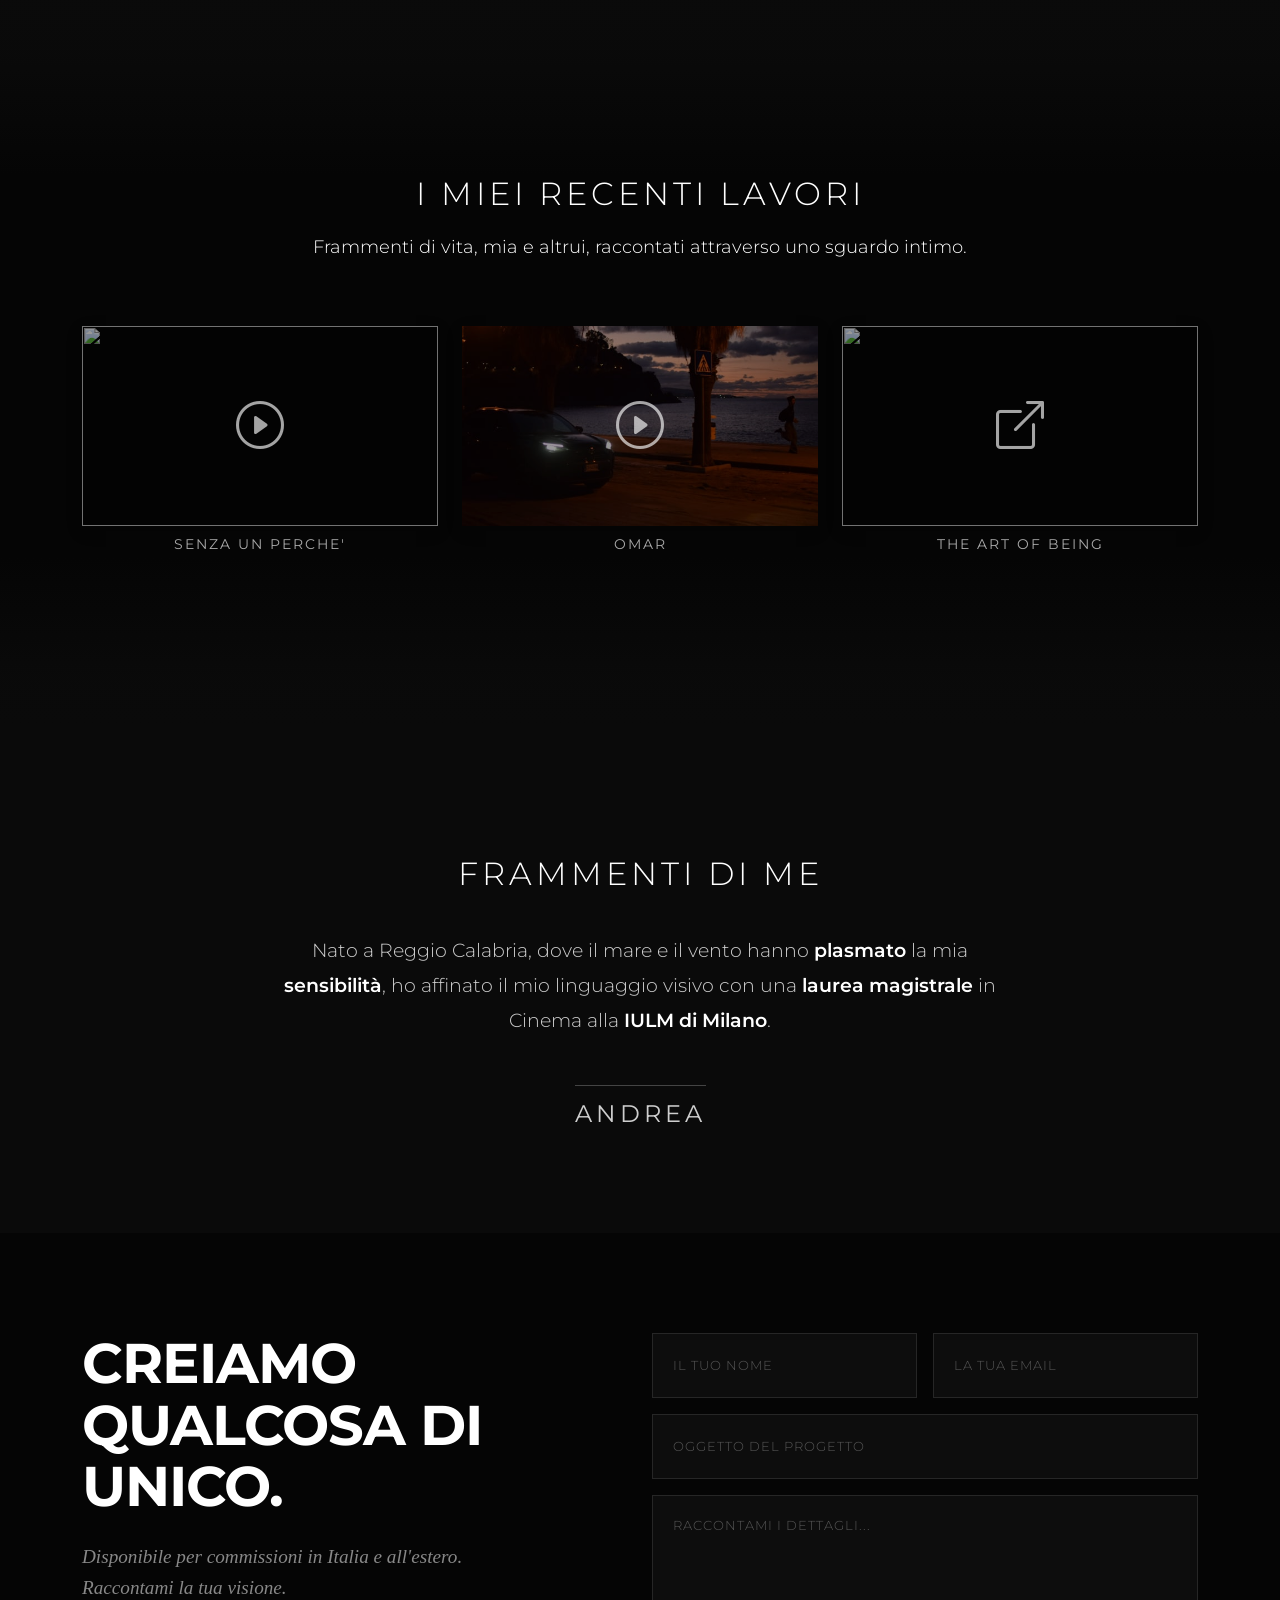
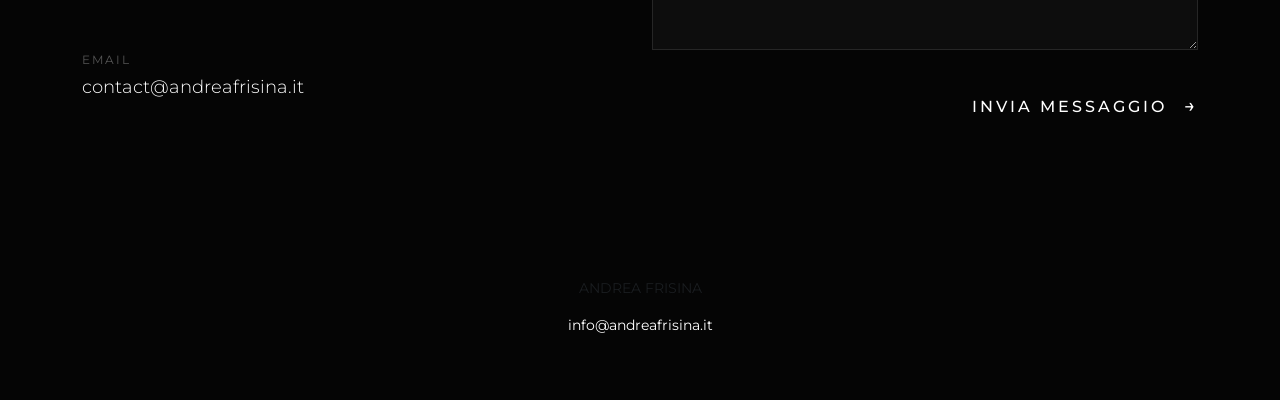
==== commit d040962c: "v2" ====
--- a/html/index.html
+++ b/html/index.html
@@ -7,18 +7,14 @@
     
     <link href="https://cdn.jsdelivr.net/npm/bootstrap@5.3.0/dist/css/bootstrap.min.css" rel="stylesheet">
     <link rel="stylesheet" href="https://cdn.jsdelivr.net/npm/bootstrap-icons@1.10.5/font/bootstrap-icons.css">
-    
     <link href="https://fonts.googleapis.com/css2?family=Montserrat:wght@300;400;500;600&display=swap" rel="stylesheet">
-    <link href="https://fonts.googleapis.com/css2?family=Playfair+Display:ital,wght@0,400;1,400&display=swap" rel="stylesheet">
     
     <link rel="stylesheet" href="../css/style.css">
     <link rel="stylesheet" href="../css/photo-showreel.css">
     <link rel="stylesheet" href="../css/homepage-contacts.css">
-
-
 </head>
 
-<body>
+<body style="background-color: #0a0a0a;">
 
     <nav class="navbar navbar-expand-lg navbar-dark fixed-top">
       <div class="container-fluid px-4 pt-3">
@@ -44,60 +40,72 @@
 
     <header id="home" class="hero-section">
         <div class="local-video-wrapper">
-            <video id="hero-video" autoplay muted loop playsinline webkit-playsinline preload="auto">
+            <video id="hero-video" autoplay muted loop playsinline preload="auto">
                 <source src="../media/homepage-videos-running-in-background/showreel.mp4" type="video/mp4">
-                <img src="../media/homepage-photo-showreel/1.jpeg" alt="Background Fallback">
             </video>
         </div>
-
-        
-
         <div class="video-overlay"></div>
-        
         <div class="hero-content text-center">
             <h1 class="main-title">ANDREA FRISINA</h1>
-            
             <div class="hero-manifesto">
-                <p>I see and live my life as a <strong>collection of stories</strong>, constantly unfolding.</p>
-                <p>Every day is a story, and every moment can carry a different one.</p>
-                <p>Through my <strong>camera</strong>, I turn these fragments into <strong>films</strong>, shaping <strong>real stories</strong> with a beginning and an end, both in my personal work and in projects for clients.</p>
-                <p class="mt-3">What I create are <strong>memories</strong>, stories meant to be <strong>lived again</strong>.</p>
+                <p>Vedo la mia vita come una collezione di <strong>storie</strong> da percorrere e <strong>vivere</strong>, una dopo l’altra.</p>
+                <p>Da qui <strong>nasce</strong> la mia creatività e il mio sguardo</p>
+                <p>Attraverso una camera <strong>racconto</strong> storie, <strong>frammenti</strong> di vita che meritano di essere conservati e <strong>vissuti</strong>.</p>
             </div>
-
         </div>
-        
-        <a href="#portfolio" class="scroll-down">
-            <i class="bi bi-chevron-down"></i>
-        </a>
-
+        <a href="#varieta" class="scroll-down"><i class="bi bi-chevron-down"></i></a>
         <div class="hero-bottom-fade"></div>
     </header>
 
-    <!-- RECENTI LAVORI CUSTOMIZZABILE DA lavori_recenti.json NON TOCCARE QUI -->
-    <section id="portfolio" class="portfolio-section">
-    <div class="container">
-        <div class="row mb-5 text-center justify-content-center">
-            <div class="col-12 col-lg-8 mx-auto"> 
-                <h2 class="portfolio-heading">I MIEI RECENTI LAVORI</h2>
-                <p class="portfolio-subheading">Frammenti di vita, mia e altrui, raccontati attraverso uno sguardo intimo.</p>
+    <section id="varieta" class="about-section fade-section" style="padding: 100px 0;">
+        <div class="container">
+            <div class="row justify-content-center text-center">
+                <div class="col-12 col-lg-8">
+                    <h2 class="about-heading">Varietà</h2>
+                    <div class="about-content">
+                        <p style="font-size: 1.4rem; color: white; margin-bottom: 30px;">È ciò che in questo momento mi tiene vivo</p>
+                        <p>Non mi piace limitarmi a qualcosa in particolare, credo che ogni <strong>storia</strong> meriti di essere raccontata.</p>
+                        <p>È per questo che nel mio percorso ho realizzato (e non ho intenzione di smettere) lavori per <strong>realtà molto diverse</strong> tra loro.</p>
+                        <p>Non chiudere alcuna porta è stata una modalità a me molto utile per <strong>crescere</strong>, scoprire e soprattutto <strong>vivere</strong> storie diverse.</p>
+                        <div class="mt-5">
+                            <span class="signature" style="letter-spacing: 4px; font-size: 0.8rem; text-transform: uppercase; border: none; color: #888;">Welcome to my stories</span>
+                        </div>
+                    </div>
+                </div>
             </div>
         </div>
-
-        <div class="row g-4 mobile-scroll-row justify-content-center" id="recent-works-grid"></div> 
-    </div>
     </section>
 
-    
-    <section id="chi-sono" class="about-section fade-section">
+    <section id="portfolio" class="portfolio-section position-relative" style="padding: 200px 0; overflow: hidden; background-color: #0a0a0a;">
+        
+        <div class="bg-video-wrapper" style="position: absolute; top: 0; left: 0; width: 100%; height: 100%; z-index: 1;">
+            <div class="photo-top-fade" style="position: absolute; top: 0; left: 0; width: 100%; height: 200px; background: linear-gradient(to bottom, #0a0a0a 0%, rgba(10, 10, 10, 0.9) 40%, transparent 100%); z-index: 3;"></div>
+            <video autoplay muted loop playsinline style="width: 100%; height: 100%; object-fit: cover;">
+                <source src="../media/homepage-videos-running-in-background/secondvideo.mp4" type="video/mp4">
+            </video>
+            <div class="bg-overlay" style="position: absolute; top: 0; left: 0; width: 100%; height: 100%; background: rgba(0, 0, 0, 0.5); z-index: 2;"></div>
+            <div class="photo-bottom-fade" style="position: absolute; bottom: -1px; left: 0; width: 100%; height: 200px; background: linear-gradient(to top, #0a0a0a 0%, #0a0a0a 15%, rgba(10, 10, 10, 0.9) 40%, transparent 100%); z-index: 3;"></div>
+        </div>
+
+        <div class="container position-relative" style="z-index: 4;">
+            <div class="row mb-5 text-center justify-content-center">
+                <div class="col-12 col-lg-8 mx-auto"> 
+                    <h2 class="portfolio-heading text-white">I MIEI RECENTI LAVORI</h2>
+                    <p class="portfolio-subheading text-white">Frammenti di vita, mia e altrui, raccontati attraverso uno sguardo intimo.</p>
+                </div>
+            </div>
+
+            <div class="row g-4 mobile-scroll-row justify-content-center" id="recent-works-grid"></div> 
+        </div>
+    </section>
+
+    <section id="chi-sono" class="about-section fade-section" style="padding: 100px 0;">
         <div class="container">
             <div class="row justify-content-center text-center">
                 <div class="col-12 col-lg-8">
                     <h2 class="about-heading">Frammenti di me</h2>
                     <div class="about-content">
-                        <p>
-                            Nato a Reggio Calabria, dove il mare e il vento hanno plasmato la mia sensibilità, 
-                            ho affinato il mio linguaggio visivo studiando cinema alla IULM di Milano.
-                        </p>
+                        <p>Nato a Reggio Calabria, dove il mare e il vento hanno <strong>plasmato</strong> la mia <strong>sensibilità</strong>, ho affinato il mio linguaggio visivo con una <strong>laurea magistrale</strong> in Cinema alla <strong>IULM di Milano</strong>.</p>
                         <div class="mt-5">
                             <span class="signature">Andrea</span>
                         </div>
@@ -107,25 +115,12 @@
         </div>
     </section>
 
-    <section class="photo-section" style="height: 45vh; min-height: 400px;">
-        <div class="photo-bottom-fade"></div>
-        <div class="bg-video-wrapper">
-            <video autoplay muted loop playsinline class="bg-video">
-                <source src="../media/homepage-videos-running-in-background/secondvideo.mp4" type="video/mp4">
-            </video>
-            <div class="bg-overlay"></div>
-        </div>
-    </section>
-
-    <section id="contatti" class="contact-section fade-section">
+    <section id="contatti" class="contact-section fade-section" style="padding: 100px 0;">
         <div class="container">
             <div class="row justify-content-between align-items-start">
                 <div class="col-12 col-lg-5 mb-5 mb-lg-0 info-column">
                     <h2 class="contact-heading">CREIAMO<br>QUALCOSA DI<br>UNICO.</h2>
-                    <p class="contact-sub mt-4">
-                        Disponibile per commissioni in Italia e all'estero.
-                        <br>Raccontami la tua visione.
-                    </p>
+                    <p class="contact-sub mt-4">Disponibile per commissioni in Italia e all'estero.<br>Raccontami la tua visione.</p>
                     <div class="contact-details mt-5">
                         <div class="detail-item mb-4">
                             <span class="label">EMAIL</span>
@@ -133,26 +128,15 @@
                         </div>
                     </div>
                 </div>
-
                 <div class="col-12 col-lg-6">
-                    <form action="https://formspree.io/f/IL_TUO_CODICE" method="POST" class="luxury-form">
+                    <form action="#" method="POST" class="luxury-form">
                         <div class="row g-3">
-                            <div class="col-md-6">
-                                <input type="text" name="name" class="luxury-input" placeholder="Il tuo nome" required>
-                            </div>
-                            <div class="col-md-6">
-                                <input type="email" name="email" class="luxury-input" placeholder="La tua email" required>
-                            </div>
-                            <div class="col-12">
-                                <input type="text" name="subject" class="luxury-input" placeholder="Oggetto del progetto">
-                            </div>
-                            <div class="col-12">
-                                <textarea name="message" class="luxury-input" rows="5" placeholder="Raccontami i dettagli..." required></textarea>
-                            </div>
+                            <div class="col-md-6"><input type="text" name="name" class="luxury-input" placeholder="Il tuo nome" required></div>
+                            <div class="col-md-6"><input type="email" name="email" class="luxury-input" placeholder="La tua email" required></div>
+                            <div class="col-12"><input type="text" name="subject" class="luxury-input" placeholder="Oggetto del progetto"></div>
+                            <div class="col-12"><textarea name="message" class="luxury-input" rows="5" placeholder="Raccontami i dettagli..." required></textarea></div>
                             <div class="col-12 mt-4 text-end">
-                                <button type="submit" class="btn-luxury">
-                                    INVIA MESSAGGIO <span class="arrow">→</span>
-                                </button>
+                                <button type="submit" class="btn-luxury">INVIA MESSAGGIO <span class="arrow">→</span></button>
                             </div>
                         </div>
                     </form>
@@ -172,11 +156,11 @@
         <div class="modal-dialog modal-dialog-centered modal-xl"> 
             <div class="modal-content bg-transparent border-0">
                 <div class="modal-body p-0 position-relative">
-                    <button type="button" class="btn-close btn-close-white position-absolute top-0 end-0 m-3 z-3" data-bs-dismiss="modal" aria-label="Close"></button>
+                    <button type="button" class="btn-close btn-close-white position-absolute top-0 end-0 m-3 z-3" data-bs-dismiss="modal"></button>
                     <div class="ratio ratio-16x9 mb-3">
                         <iframe id="modalVideoIframe" src="" allow="autoplay; fullscreen" allowfullscreen></iframe>
                     </div>
-                    <div class="modal-video-info text-center text-white fade-in-up">
+                    <div class="modal-video-info text-center text-white">
                         <h3 id="modalTitle" class="text-uppercase fw-light letter-spacing-2 mb-2"></h3>
                         <p id="modalDescription" class="text-muted small"></p>
                     </div>
@@ -188,11 +172,5 @@
     <script src="https://cdn.jsdelivr.net/npm/bootstrap@5.3.0/dist/js/bootstrap.bundle.min.js"></script>
     <script src="../js/main.js"></script>
     <script src="../js/dynamic_recenti_lavori.js"></script>
-
-    
-
-    <script src="https://cdn.jsdelivr.net/npm/bootstrap@5.3.0/dist/js/bootstrap.bundle.min.js"></script>
-    <script src="../js/main.js"></script>
-    <script src="../js/dynamic_recenti_lavori.js"></script>
 </body>
 </html>
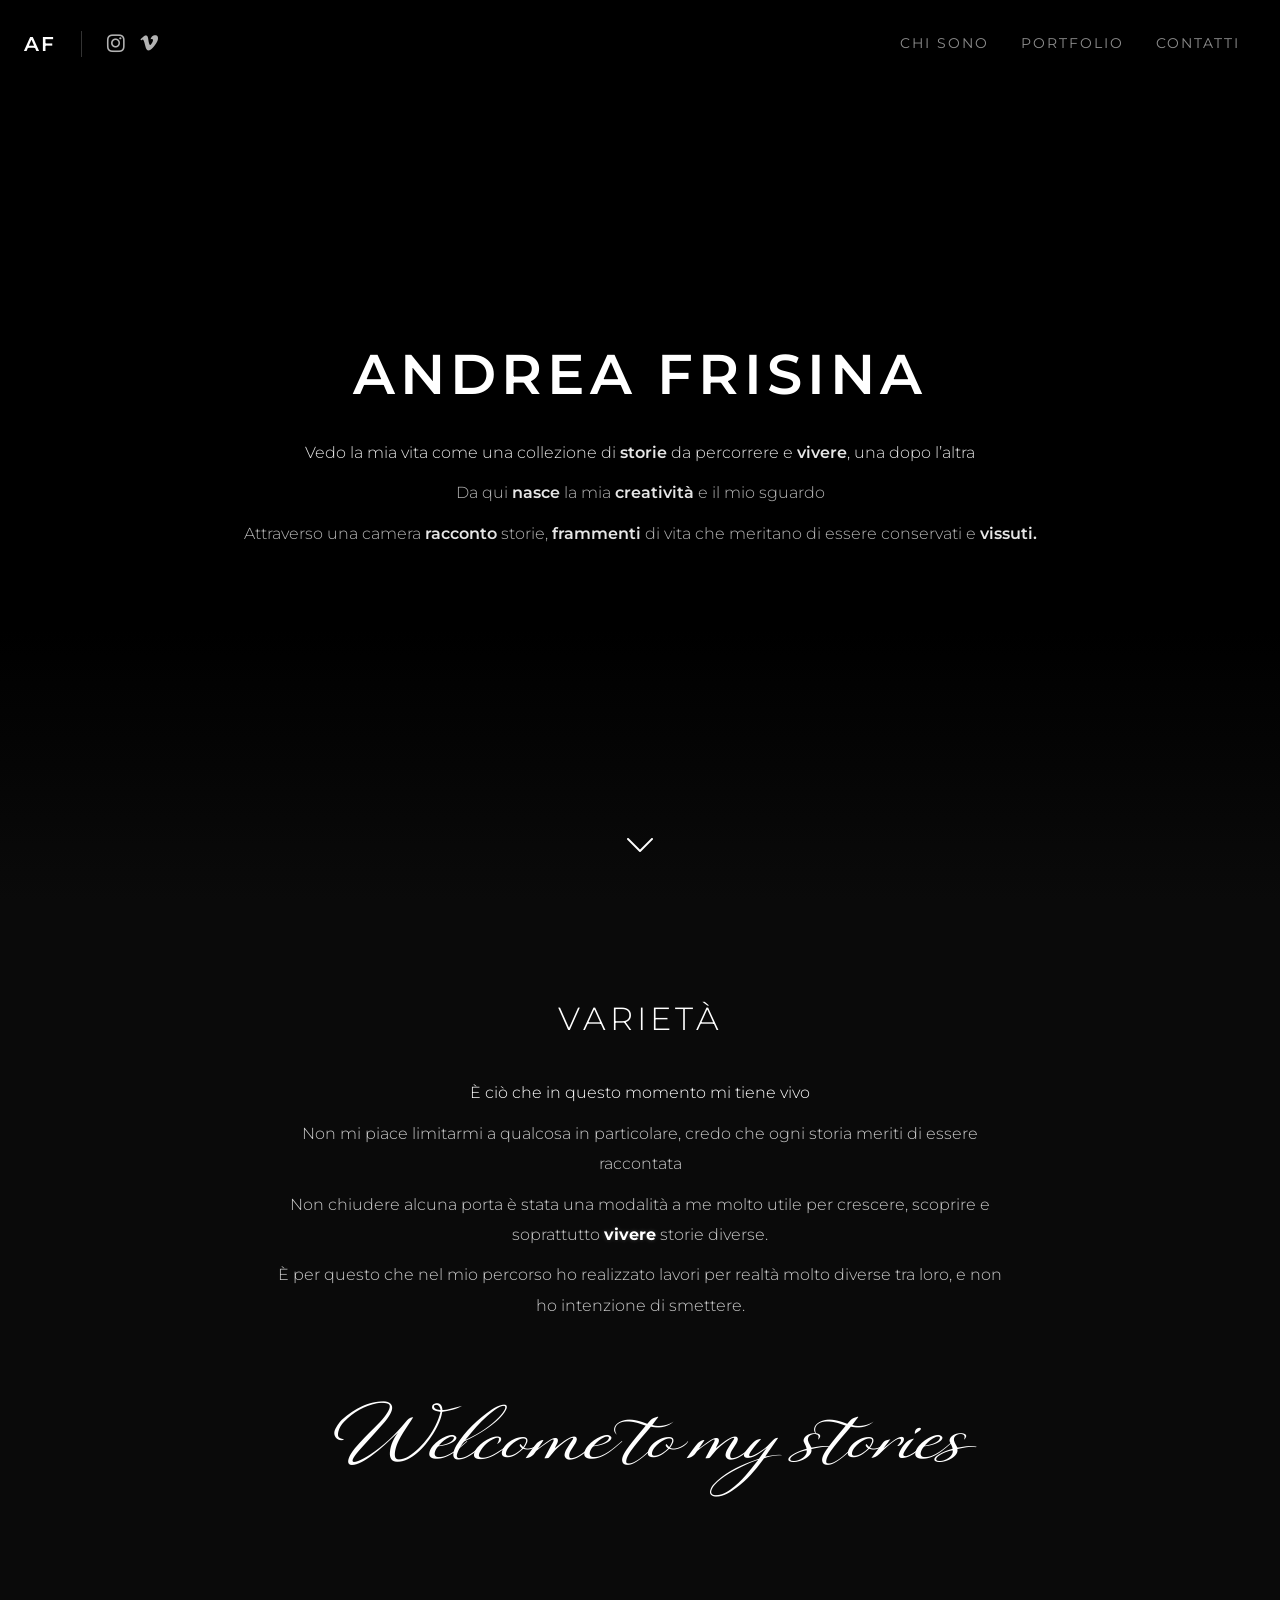
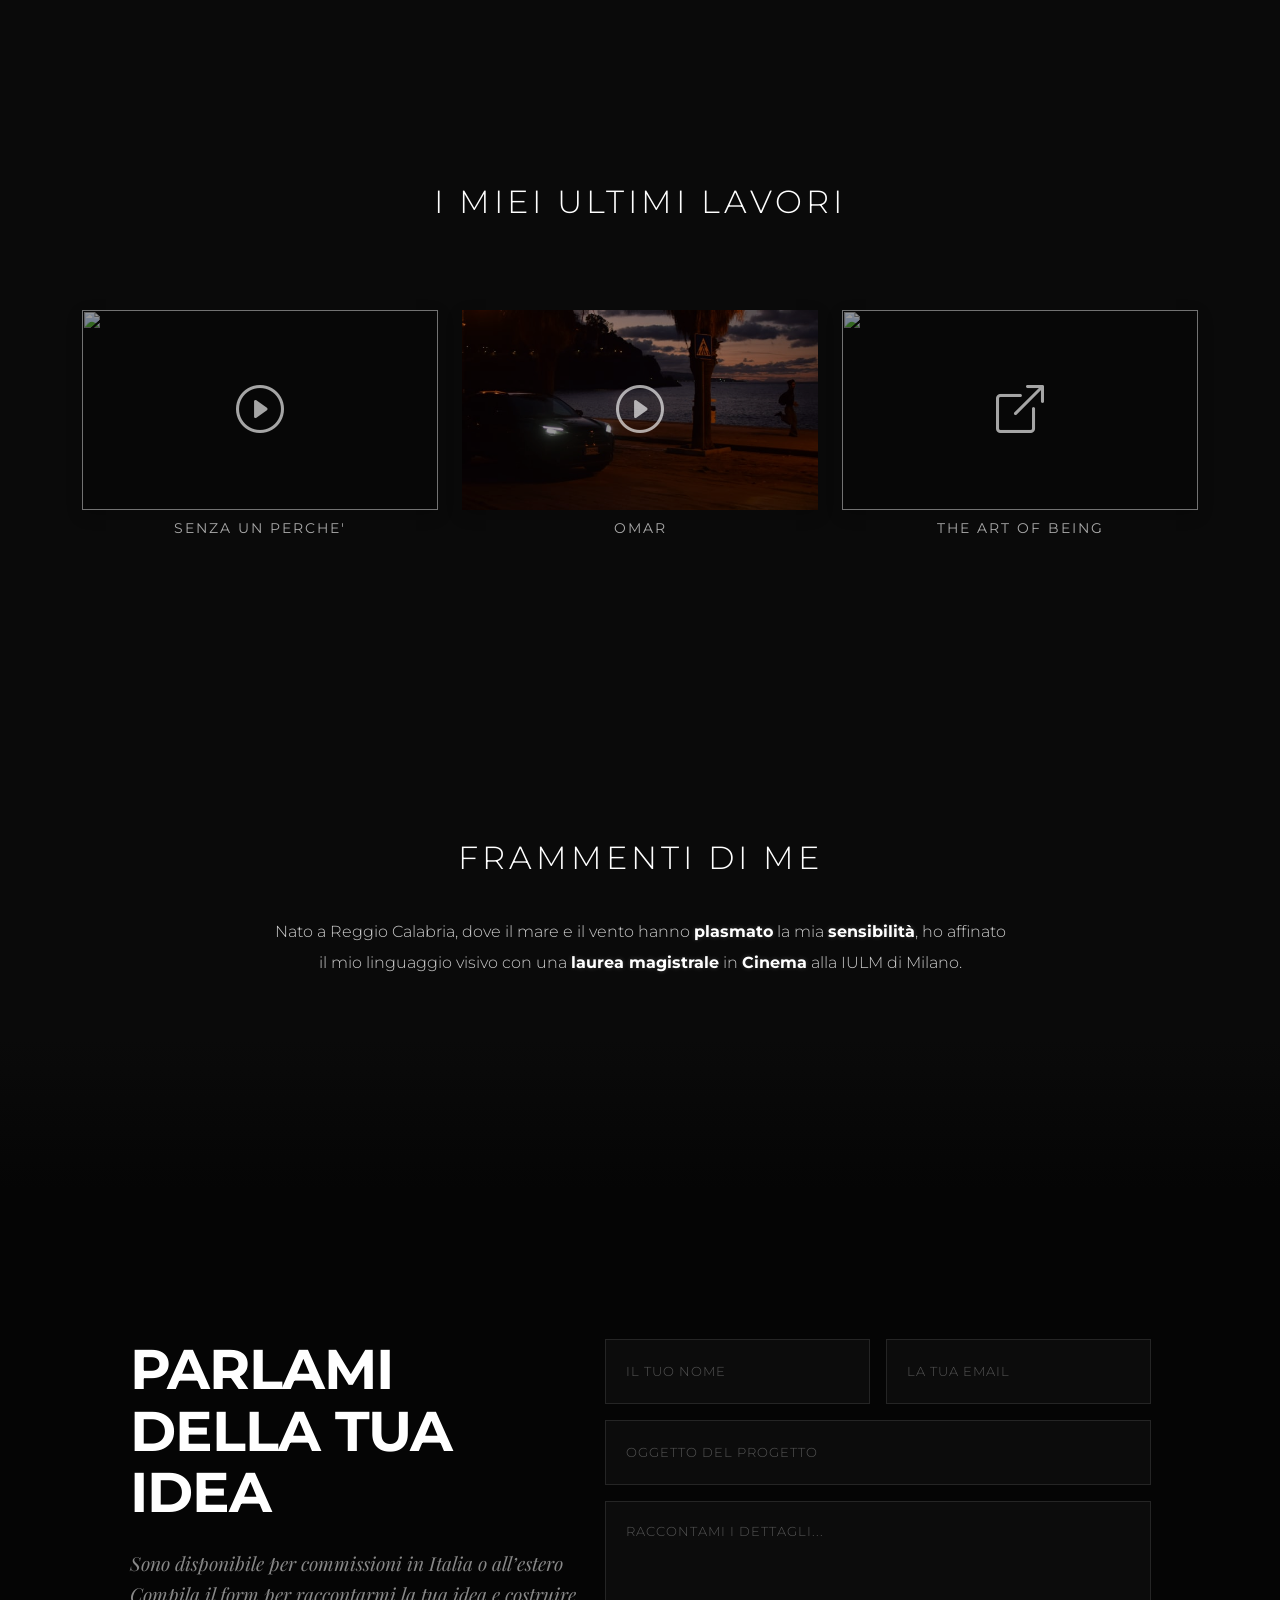
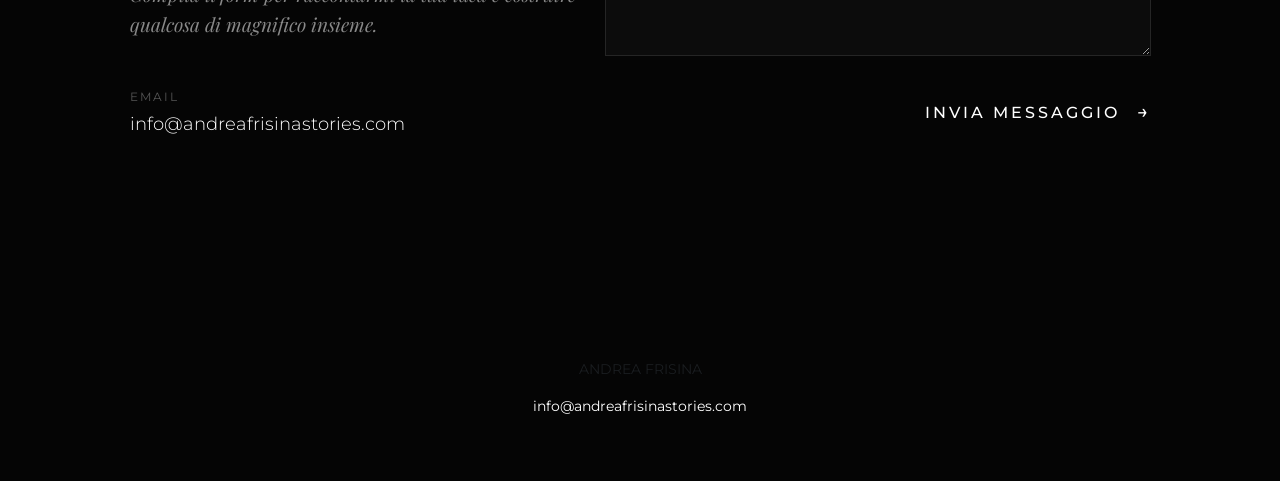
==== commit 46884c6e: "Last" ====
--- a/html/index.html
+++ b/html/index.html
@@ -1,6 +1,7 @@
 <!DOCTYPE html>
 <html lang="it">
 <head>
+    
     <meta charset="UTF-8">
     <meta name="viewport" content="width=device-width, initial-scale=1.0">
     <title>Andrea Frisina - Director of Photography</title>
@@ -10,8 +11,10 @@
     <link href="https://fonts.googleapis.com/css2?family=Montserrat:wght@300;400;500;600&display=swap" rel="stylesheet">
     
     <link rel="stylesheet" href="../css/style.css">
-    <link rel="stylesheet" href="../css/photo-showreel.css">
     <link rel="stylesheet" href="../css/homepage-contacts.css">
+    <link href="https://fonts.googleapis.com/css2?family=Italianno&display=swap" rel="stylesheet">
+    <link href="https://fonts.googleapis.com/css2?family=Playfair+Display:ital,wght@0,400;1,400&display=swap" rel="stylesheet">
+
 </head>
 
 <body style="background-color: #0a0a0a;">
@@ -40,19 +43,28 @@
 
     <header id="home" class="hero-section">
         <div class="local-video-wrapper">
-            <video id="hero-video" autoplay muted loop playsinline preload="auto">
+            <video id="hero-video" autoplay muted loop playsinline webkit-playsinline preload="auto">
                 <source src="../media/homepage-videos-running-in-background/showreel.mp4" type="video/mp4">
             </video>
         </div>
         <div class="video-overlay"></div>
+
         <div class="hero-content text-center">
             <h1 class="main-title">ANDREA FRISINA</h1>
-            <div class="hero-manifesto">
-                <p>Vedo la mia vita come una collezione di <strong>storie</strong> da percorrere e <strong>vivere</strong>, una dopo l’altra.</p>
-                <p>Da qui <strong>nasce</strong> la mia creatività e il mio sguardo</p>
-                <p>Attraverso una camera <strong>racconto</strong> storie, <strong>frammenti</strong> di vita che meritano di essere conservati e <strong>vissuti</strong>.</p>
-            </div>
-        </div>
+            
+            <div class="hero-manifesto section-main-content">
+                <p class="highlight-text">
+                    Vedo la mia vita come una collezione di <strong>storie</strong> da percorrere e <strong>vivere</strong>, una dopo l’altra
+                </p>
+                <p>Da qui <strong>nasce</strong> la mia <strong>creatività</strong> e il mio sguardo</p>
+                <p>
+                    Attraverso una camera <strong>racconto</strong> storie, <strong>frammenti</strong> di vita che meritano di essere conservati e <strong>vissuti.</strong>
+                </p>
+            </div>
+        </div>
+
+
+
         <a href="#varieta" class="scroll-down"><i class="bi bi-chevron-down"></i></a>
         <div class="hero-bottom-fade"></div>
     </header>
@@ -61,85 +73,120 @@
         <div class="container">
             <div class="row justify-content-center text-center">
                 <div class="col-12 col-lg-8">
-                    <h2 class="about-heading">Varietà</h2>
-                    <div class="about-content">
-                        <p style="font-size: 1.4rem; color: white; margin-bottom: 30px;">È ciò che in questo momento mi tiene vivo</p>
-                        <p>Non mi piace limitarmi a qualcosa in particolare, credo che ogni <strong>storia</strong> meriti di essere raccontata.</p>
-                        <p>È per questo che nel mio percorso ho realizzato (e non ho intenzione di smettere) lavori per <strong>realtà molto diverse</strong> tra loro.</p>
-                        <p>Non chiudere alcuna porta è stata una modalità a me molto utile per <strong>crescere</strong>, scoprire e soprattutto <strong>vivere</strong> storie diverse.</p>
-                        <div class="mt-5">
-                            <span class="signature" style="letter-spacing: 4px; font-size: 0.8rem; text-transform: uppercase; border: none; color: #888;">Welcome to my stories</span>
-                        </div>
-                    </div>
-                </div>
-            </div>
-        </div>
-    </section>
-
-    <section id="portfolio" class="portfolio-section position-relative" style="padding: 200px 0; overflow: hidden; background-color: #0a0a0a;">
-        
-        <div class="bg-video-wrapper" style="position: absolute; top: 0; left: 0; width: 100%; height: 100%; z-index: 1;">
-            <div class="photo-top-fade" style="position: absolute; top: 0; left: 0; width: 100%; height: 200px; background: linear-gradient(to bottom, #0a0a0a 0%, rgba(10, 10, 10, 0.9) 40%, transparent 100%); z-index: 3;"></div>
-            <video autoplay muted loop playsinline style="width: 100%; height: 100%; object-fit: cover;">
-                <source src="../media/homepage-videos-running-in-background/secondvideo.mp4" type="video/mp4">
-            </video>
-            <div class="bg-overlay" style="position: absolute; top: 0; left: 0; width: 100%; height: 100%; background: rgba(0, 0, 0, 0.5); z-index: 2;"></div>
-            <div class="photo-bottom-fade" style="position: absolute; bottom: -1px; left: 0; width: 100%; height: 200px; background: linear-gradient(to top, #0a0a0a 0%, #0a0a0a 15%, rgba(10, 10, 10, 0.9) 40%, transparent 100%); z-index: 3;"></div>
-        </div>
+                    <h2 class="section-main-heading">Varietà</h2>
+                    <div class="section-main-content">
+                        <p class="highlight-text">È ciò che in questo momento mi tiene vivo</p>
+                        <p>Non mi piace limitarmi a qualcosa in particolare, credo che ogni storia meriti di essere raccontata</p>
+                        <p>Non chiudere alcuna porta è stata una modalità a me molto utile per crescere, scoprire e soprattutto <strong>vivere</strong> storie diverse.</p>
+                        <p>È per questo che nel mio percorso ho realizzato lavori per realtà molto diverse tra loro, e non ho intenzione di smettere.</p>
+                    </div>
+                </div>
+
+                <div class="col-12 mt-5 pt-3 signature-container">
+                    <span class="welcome-signature" id="shatter-text">
+                        Welcome to my stories
+                    </span>
+                </div>
+            </div>
+        </div>
+    </section>
+
+    <section id="portfolio" class="portfolio-section position-relative" style="padding: 200px 0; overflow: hidden !important; background-color: #0a0a0a; clip-path: inset(0 0 0 0);">
+        
+        <div class="bg-video-wrapper" style="position: absolute; top: 0; left: 0; width: 100%; height: 100%; z-index: 1; overflow: hidden; opacity: 0; transition: opacity 0.5s ease;">
+            <div class="photo-top-fade" style="position: absolute; top: -1px; left: 0; width: 100%; height: 202px; background: linear-gradient(to bottom, #0a0a0a 0%, rgba(10, 10, 10, 0.9) 40%, transparent 100%); z-index: 3;"></div>            
+                <video id="lazy-portfolio-video" autoplay muted loop playsinline style="width: 100%; height: 100%; object-fit: cover; opacity: 0; transition: opacity 0.5s ease;">
+                    <source data-src="../media/homepage-videos-running-in-background/secondvideo.mp4" type="video/mp4">
+                </video>
+            <div class="bg-overlay" style="position: absolute; top: 0; left: 0; width: 100%; height: 100%; background: rgba(0, 0, 0, 0.5); z-index: 2;"></div>            
+<div class="photo-bottom-fade" style="position: absolute; bottom: -1px; left: 0; width: 100%; height: 202px; background: linear-gradient(to top, #0a0a0a 0%, #0a0a0a 15%, rgba(10, 10, 10, 0.9) 40%, transparent 100%); z-index: 3;"></div>        </div>
 
         <div class="container position-relative" style="z-index: 4;">
             <div class="row mb-5 text-center justify-content-center">
                 <div class="col-12 col-lg-8 mx-auto"> 
-                    <h2 class="portfolio-heading text-white">I MIEI RECENTI LAVORI</h2>
-                    <p class="portfolio-subheading text-white">Frammenti di vita, mia e altrui, raccontati attraverso uno sguardo intimo.</p>
+                    <h2 class="portfolio-heading text-white">I MIEI ULTIMI LAVORI</h2>
                 </div>
             </div>
 
             <div class="row g-4 mobile-scroll-row justify-content-center" id="recent-works-grid"></div> 
-        </div>
-    </section>
-
-    <section id="chi-sono" class="about-section fade-section" style="padding: 100px 0;">
-        <div class="container">
+
+            <div class="mobile-scroll-indicator d-lg-none text-center mt-4">
+                <i class="bi bi-chevron-left mx-1"></i>
+                <span style="font-size: 0.7rem; letter-spacing: 3px; text-transform: uppercase; opacity: 0.6; font-weight: 300;">Scorri</span>
+                <i class="bi bi-chevron-right mx-1"></i>
+            </div>
+        </div>
+        
+    </section>
+
+    <section id="chi-sono" class="about-section fade-section" style="padding: 100px 0 0 0; position: relative; background-color: #0a0a0a;">
+        <div class="container" style="padding-bottom: 100px;">
             <div class="row justify-content-center text-center">
                 <div class="col-12 col-lg-8">
-                    <h2 class="about-heading">Frammenti di me</h2>
-                    <div class="about-content">
-                        <p>Nato a Reggio Calabria, dove il mare e il vento hanno <strong>plasmato</strong> la mia <strong>sensibilità</strong>, ho affinato il mio linguaggio visivo con una <strong>laurea magistrale</strong> in Cinema alla <strong>IULM di Milano</strong>.</p>
-                        <div class="mt-5">
+                    <h2 class="section-main-heading">Frammenti di me</h2>
+                    <div class="section-main-content">
+                        <p>
+                            Nato a Reggio Calabria, dove il mare e il vento hanno <strong>plasmato</strong> la mia <strong>sensibilità</strong>, ho affinato il mio linguaggio visivo con una <strong>laurea magistrale</strong> in <strong>Cinema</strong> alla IULM di Milano.
+                        </p>
+                        <div class="mt-5 pt-3">
                             <span class="signature">Andrea</span>
                         </div>
                     </div>
                 </div>
             </div>
         </div>
-    </section>
-
-    <section id="contatti" class="contact-section fade-section" style="padding: 100px 0;">
-        <div class="container">
-            <div class="row justify-content-between align-items-start">
-                <div class="col-12 col-lg-5 mb-5 mb-lg-0 info-column">
-                    <h2 class="contact-heading">CREIAMO<br>QUALCOSA DI<br>UNICO.</h2>
-                    <p class="contact-sub mt-4">Disponibile per commissioni in Italia e all'estero.<br>Raccontami la tua visione.</p>
-                    <div class="contact-details mt-5">
-                        <div class="detail-item mb-4">
-                            <span class="label">EMAIL</span>
-                            <a href="mailto:contact@andreafrisina.it" class="value link-hover">contact@andreafrisina.it</a>
-                        </div>
-                    </div>
-                </div>
-                <div class="col-12 col-lg-6">
-                    <form action="#" method="POST" class="luxury-form">
-                        <div class="row g-3">
-                            <div class="col-md-6"><input type="text" name="name" class="luxury-input" placeholder="Il tuo nome" required></div>
-                            <div class="col-md-6"><input type="email" name="email" class="luxury-input" placeholder="La tua email" required></div>
-                            <div class="col-12"><input type="text" name="subject" class="luxury-input" placeholder="Oggetto del progetto"></div>
-                            <div class="col-12"><textarea name="message" class="luxury-input" rows="5" placeholder="Raccontami i dettagli..." required></textarea></div>
-                            <div class="col-12 mt-4 text-end">
-                                <button type="submit" class="btn-luxury">INVIA MESSAGGIO <span class="arrow">→</span></button>
+
+        <div style="height: 150px; background: linear-gradient(to bottom, #0a0a0a, #050505); width: 100%; position: absolute; bottom: 0; left: 0; z-index: 99; opacity: 1 !important; visibility: visible !important;"></div>
+    </section>
+    
+        
+    <section id="contatti" style="background-color: #050505; position: relative; padding: 0; margin-top: -1px;">
+        
+        <div style="height: 150px; background: linear-gradient(to bottom, #0a0a0a, #050505); width: 100%; position: absolute; top: -150px; left: 0; z-index: 10;"></div>
+
+        <div class="fade-section" style="padding: 150px 0;">
+            <div class="container">
+                <div class="row justify-content-center">
+                    
+                    <div class="col-12 col-lg-5 mb-5 mb-lg-0 info-column">
+                        <h2 class="contact-heading">PARLAMI <br>DELLA TUA IDEA</h2>
+                        <p class="contact-sub mt-4">
+                            Sono disponibile per commissioni in Italia o all’estero<br>
+                            Compila il form per raccontarmi la tua idea e costruire qualcosa di magnifico insieme.
+                        </p>
+                        <div class="contact-details mt-5">
+                            <div class="detail-item mb-4">
+                                <span class="label">EMAIL</span>
+                                <a href="mailto:info@andreafrisinastories.com" class="value link-hover">info@andreafrisinastories.com</a>
                             </div>
                         </div>
-                    </form>
+                    </div>
+
+                    <div class="col-12 col-lg-6">
+                        <form action="https://formspree.io/f/mbdzlwqb" method="POST" class="luxury-form">
+                            <div class="row g-3">
+                                <div class="col-md-6">
+                                    <input type="text" name="name" class="luxury-input" placeholder="Il tuo nome" required>
+                                </div>
+                                <div class="col-md-6">
+                                    <input type="email" name="email" class="luxury-input" placeholder="La tua email" required>
+                                </div>
+                                <div class="col-12">
+                                    <input type="text" name="subject" class="luxury-input" placeholder="Oggetto del progetto">
+                                </div>
+                                <div class="col-12">
+                                    <textarea name="message" class="luxury-input" rows="5" placeholder="Raccontami i dettagli..." required></textarea>
+                                </div>
+                                
+                                <input type="hidden" name="_subject" value="Nuovo contatto dal sito web Andrea Frisina">
+                                
+                                <div class="col-12 mt-4 text-end">
+                                    <button type="submit" class="btn-luxury">INVIA MESSAGGIO <span class="arrow">→</span></button>
+                                </div>
+                            </div>
+                        </form>
+                    </div>
+
                 </div>
             </div>
         </div>
@@ -148,9 +195,11 @@
     <footer class="text-center py-5 text-muted small" style="background-color: #050505;">
         <div class="container">
             <p>ANDREA FRISINA</p>
-            <p><a href="mailto:info@andreafrisina.it" class="text-decoration-none text-white">info@andreafrisina.it</a></p>
+            <p><a href="mailto:info@andreafrisinastories.com" class="text-decoration-none text-white">info@andreafrisinastories.com</a></p>
         </div>
     </footer>
+
+    
 
     <div class="modal fade" id="videoModal" tabindex="-1" aria-hidden="true">
         <div class="modal-dialog modal-dialog-centered modal-xl"> 
@@ -172,5 +221,7 @@
     <script src="https://cdn.jsdelivr.net/npm/bootstrap@5.3.0/dist/js/bootstrap.bundle.min.js"></script>
     <script src="../js/main.js"></script>
     <script src="../js/dynamic_recenti_lavori.js"></script>
+    <script src="../js/fade.js"></script>
 </body>
+
 </html>
--- a/css/style.css
+++ b/css/style.css
@@ -1,6 +1,61 @@
 /* =========================================
    1. STILI GENERALI E RESET
    ========================================= */
+   /* Caricamento del font personalizzato */
+@font-face {
+    font-family: 'Sparkling'; 
+    src: url('../fonts/sparkling-valentine.ttf') format('truetype');
+    font-weight: normal;
+    font-style: normal;
+}
+
+
+.signature-container {
+    display: flex;
+    justify-content: center;
+    align-items: center;
+    width: 100%;
+    perspective: 1000px;
+    overflow: visible !important;
+}
+
+
+/* Ogni singola lettera diventerà uno span gestito da JS */
+#shatter-text span {
+    display: inline-block;
+    will-change: transform, opacity, filter;
+    transition: transform 0.1s ease-out, opacity 0.1s ease-out, filter 0.1s ease-out;
+}
+
+.welcome-signature {
+    display: inline-block;
+    font-family: 'Sparkling', serif !important;
+    font-style: italic;
+    font-size: 5rem;
+    color: white;
+    font-weight: 400;
+    line-height: 1.1;
+    text-align: center;
+    white-space: nowrap;     /* Forza la riga singola su PC */
+    
+    /* Correzione ottica per il corsivo: 
+       il corsivo pende a destra, aggiungiamo un filo di padding a sinistra 
+       per bilanciare visivamente il peso */
+    padding-left: 0.2em; 
+}
+
+/* --- ADATTAMENTO MOBILE --- */
+@media (max-width: 992px) {
+    .welcome-signature {
+        font-size: 10vw !important; /* Si ridimensiona in base alla larghezza schermo */
+        white-space: normal !important; /* Su mobile permettiamo il ritorno a capo */
+        padding-left: 0;
+        line-height: 1.2;
+        width: 90%; /* Lascia un po' di margine ai bordi del telefono */
+    }
+}
+
+
 html { 
     scroll-behavior: smooth; 
 }
@@ -41,13 +96,11 @@
     width: 100%;
     height: 100%;
     object-fit: cover; 
-    opacity: 0; 
+    opacity: 1 !important;
     transition: opacity 1s ease-in;
 }
 
-.local-video-wrapper video.visible {
-    opacity: 1;
-}
+
 
 .video-overlay {
     position: absolute; top: 0; left: 0; width: 100%; height: 100%;
@@ -72,6 +125,10 @@
     margin-bottom: 0.5rem; 
     text-shadow: 0 5px 20px rgba(0,0,0,0.8); 
 }
+
+
+
+
 
 /* STILE MANIFESTO */
 .hero-manifesto {
@@ -87,7 +144,8 @@
 }
 
 .hero-manifesto p {
-    margin-bottom: 8px; 
+    line-height: 1.9 !important;   /* Spazio tra le righe dello stesso paragrafo */
+    margin-bottom: 10px !important; /* Spazio tra un paragrafo e l'altro */
 }
 
 .hero-manifesto strong {
@@ -175,6 +233,8 @@
     font-family: 'Montserrat', sans-serif; /* Prima era Playfair */
     font-weight: 300; /* Light */
     font-size: 1.1rem;
+    line-height: 1.9 !important;   /* Stessa distanza tra le righe della Hero */
+    margin-bottom: 10px !important; /* Stessa distanza tra un paragrafo e l'altro della Hero */
     color: #bbb;
     line-height: 1.6;
     max-width: 800px;
@@ -452,4 +512,85 @@
     color: rgba(255, 255, 255, 0.7);
     max-width: 800px;
     margin: 10px auto 0;
+}
+
+
+/* =========================================
+   UNIFORMITÀ SEZIONI (Varietà, Lavori, Chi Sono)
+   ========================================= */
+
+/* Titoli delle sezioni */
+.section-main-heading, 
+.portfolio-heading, 
+.about-heading {
+    font-family: 'Montserrat', sans-serif;
+    font-weight: 300;
+    text-transform: uppercase;
+    letter-spacing: 4px;
+    margin-bottom: 40px;
+    font-size: 2rem; /* Dimensione base Desktop */
+    text-align: center;
+}
+
+/* Contenuto dei paragrafi */
+.section-main-content p, 
+.about-content p, 
+.portfolio-subheading {
+    font-family: 'Montserrat', sans-serif;
+    font-weight: 300;
+    font-size: 1rem; /* Dimensione base Desktop */
+    line-height: 1.9 !important;   /* Stessa distanza tra le righe della Hero */
+    margin-bottom: 10px !important; /* Stessa distanza tra un paragrafo e l'altro della Hero */
+    line-height: 1.8;
+    color: #ccc;
+    max-width: 800px;
+    margin: 0 auto 20px auto;
+}
+
+/* Testo in rilievo (es. "È ciò che mi tiene vivo") */
+.highlight-text {
+    font-size: 1rem !important;
+    color: white !important;
+    margin-bottom: 30px !important;
+}
+
+/* =========================================
+   OTTIMIZZAZIONE MOBILE (Testo non troppo grande)
+   ========================================= */
+@media (max-width: 768px) {
+    /* Riduciamo i titoli per non occupare tutto lo schermo */
+    .section-main-heading, 
+    .portfolio-heading, 
+    .about-heading {
+        font-size: 1.5rem; 
+        letter-spacing: 3px;
+        margin-bottom: 30px;
+    }
+
+    /* Riduciamo leggermente il testo dei paragrafi */
+    .section-main-content p, 
+    .about-content p {
+        font-size: 1rem;
+        line-height: 1.6;
+        padding: 0 15px; /* Margine per non toccare i bordi */
+    }
+
+    .highlight-text {
+        font-size: 1.15rem !important;
+        margin-bottom: 20px !important;
+    }
+
+    
+}
+
+#portfolio video {
+    display: block;
+    width: 100% !important;
+    height: 100% !important;
+    object-fit: cover;
+    /* Forza il posizionamento centrale perfetto */
+    object-position: center; 
+    /* Elimina eventuali bordi fantasma */
+    border: none !important;
+    outline: none !important;
 }
--- a/css/homepage-contacts.css
+++ b/css/homepage-contacts.css
@@ -131,4 +131,78 @@
     .contact-section {
         padding: 80px 0;
     }
+}
+
+#chi-sono {
+    position: relative;
+    background-color: #0a0a0a;
+}
+
+#chi-sono::after {
+    content: "";
+    position: absolute;
+    bottom: 0;
+    left: 0;
+    width: 100%;
+    height: 150px; /* Altezza della sfumatura */
+    background: linear-gradient(to bottom, transparent, #050505); /* Sfuma verso il colore dei contatti */
+    z-index: 1;
+}
+
+#contatti {
+    background-color: #050505; /* Un nero leggermente diverso per dare profondità */
+    position: relative;
+    z-index: 2;
+}
+
+strong {
+    font-weight: 700 !important; /* Aumenta lo spessore delle lettere */
+    color: #ffffff !important;   /* Forza il bianco puro per farlo brillare */
+    text-shadow: 0 0 5px rgba(255, 255, 255, 0.2); /* Opzionale: un leggerissimo alone per dare rilievo */
+}
+
+
+/* Riduzione spazi vuoti su Mobile */
+@media (max-width: 768px) {
+    /* Riduce il padding della sezione Chi Sono */
+    #chi-sono {
+        padding-top: 50px !important;
+        padding-bottom: 20px !important;
+    }
+
+    /* Riduce il padding del contenitore interno dei Contatti */
+    #contatti .fade-section {
+        padding-top: 60px !important;
+        padding-bottom: 60px !important;
+    }
+
+    /* Accorcia la sfumatura di transizione per non creare un "buco" visivo */
+    #contatti div[style*="height: 150px"] {
+        height: 80px !important;
+        top: -80px !important;
+    }
+}
+
+
+@media (max-width: 991px) {
+    /* Seleziona il wrapper della miniatura caricata dinamicamente */
+    #recent-works-grid .video-thumb-wrapper {
+        /* Aggiunge un alone morbido e diffuso */
+        box-shadow: 0 0 15px rgba(20, 20, 20, 0.15) !important;
+        
+        /* Opzionale: aggiunge un leggerissimo bordo per definire meglio lo stacco */
+        border: 1px solid rgba(26, 24, 24, 0.05);
+        
+        /* Assicura che l'effetto sia visibile anche durante lo scroll */
+        transition: box-shadow 0.3s ease;
+        
+        /* Rimuove eventuali border-radius se preferisci il taglio netto */
+        border-radius: 0; 
+    }
+
+    /* Rende l'alone leggermente più intenso quando la miniatura è al centro o toccata */
+    #recent-works-grid .video-trigger:active .video-thumb-wrapper,
+    #recent-works-grid .video-trigger:hover .video-thumb-wrapper {
+        box-shadow: 0 0 20px rgba(46, 45, 45, 0.25) !important;
+    }
 }
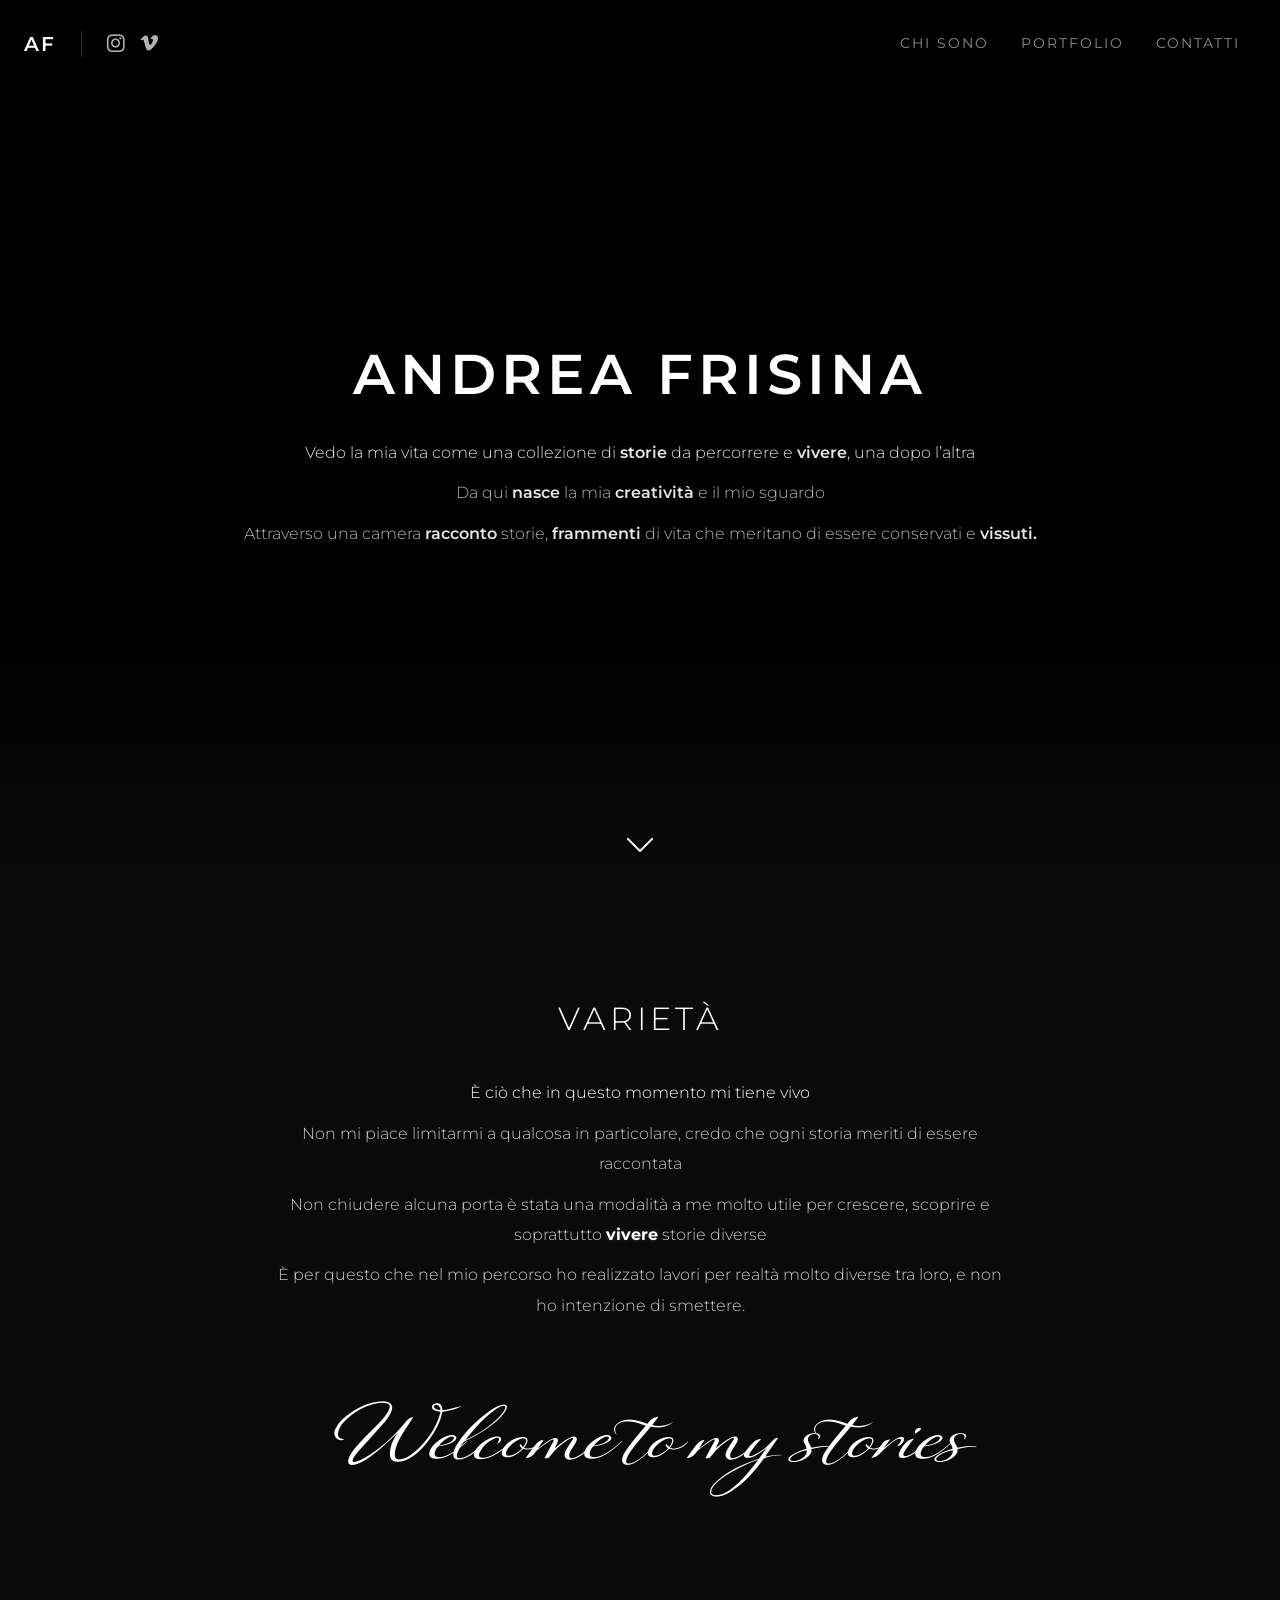
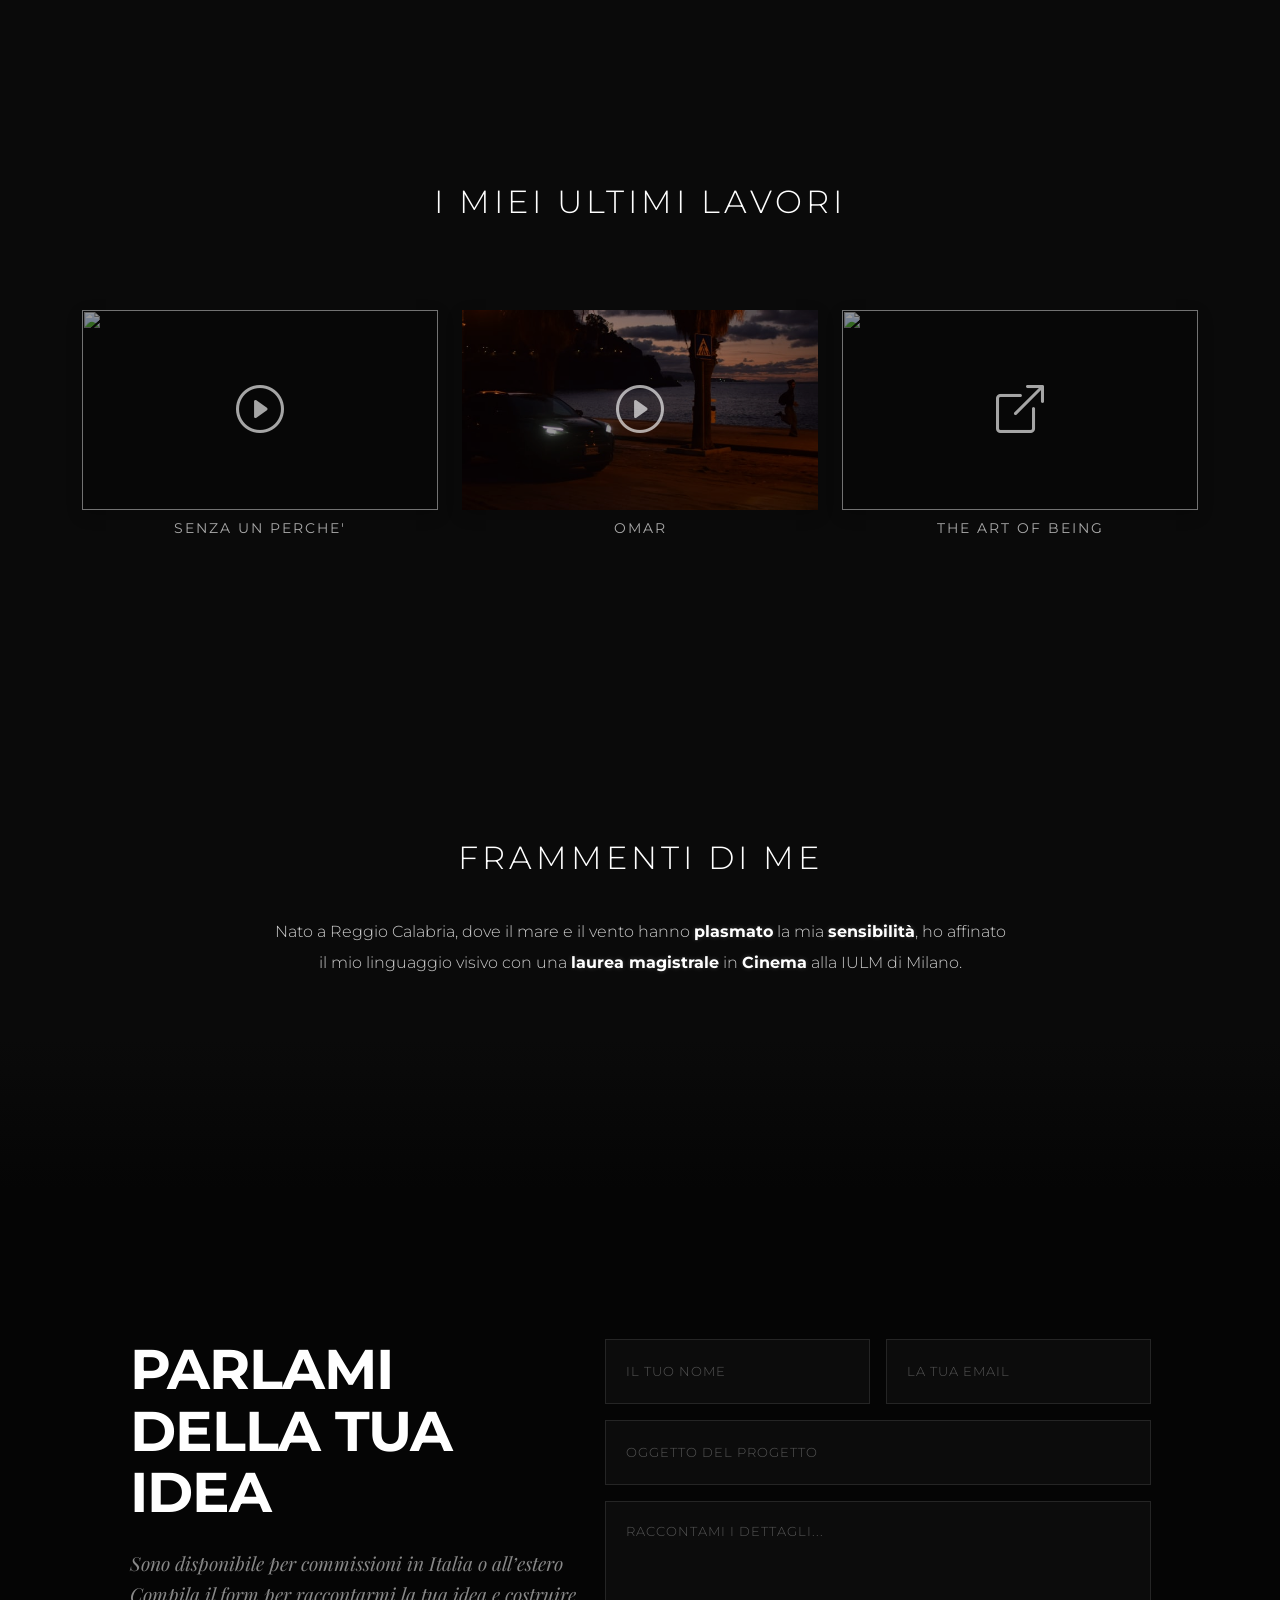
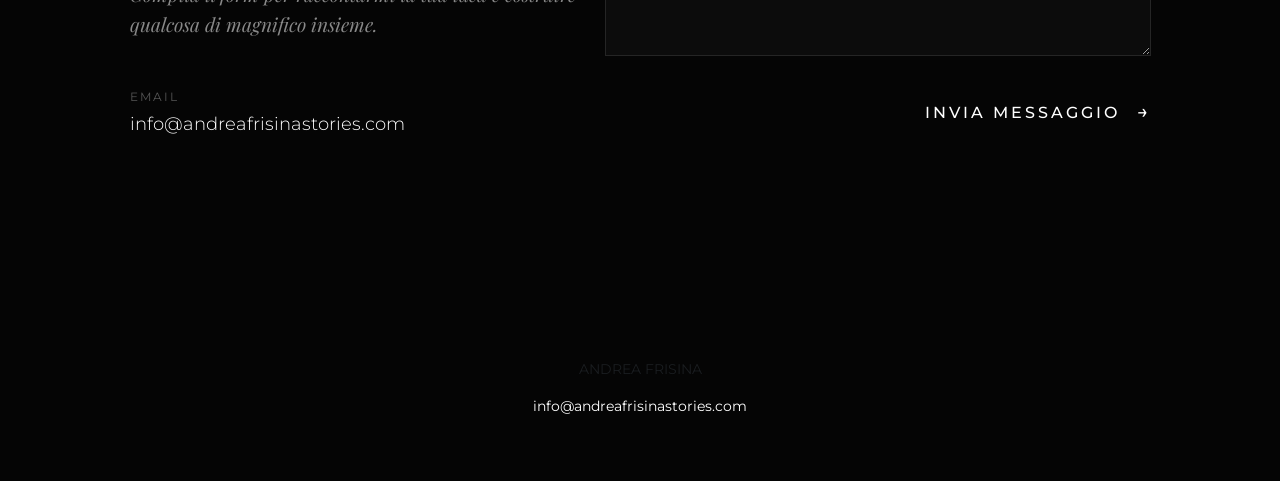
==== commit edae63e8: "adad" ====
--- a/html/index.html
+++ b/html/index.html
@@ -77,7 +77,7 @@
                     <div class="section-main-content">
                         <p class="highlight-text">È ciò che in questo momento mi tiene vivo</p>
                         <p>Non mi piace limitarmi a qualcosa in particolare, credo che ogni storia meriti di essere raccontata</p>
-                        <p>Non chiudere alcuna porta è stata una modalità a me molto utile per crescere, scoprire e soprattutto <strong>vivere</strong> storie diverse.</p>
+                        <p>Non chiudere alcuna porta è stata una modalità a me molto utile per crescere, scoprire e soprattutto <strong>vivere</strong> storie diverse</p>
                         <p>È per questo che nel mio percorso ho realizzato lavori per realtà molto diverse tra loro, e non ho intenzione di smettere.</p>
                     </div>
                 </div>
